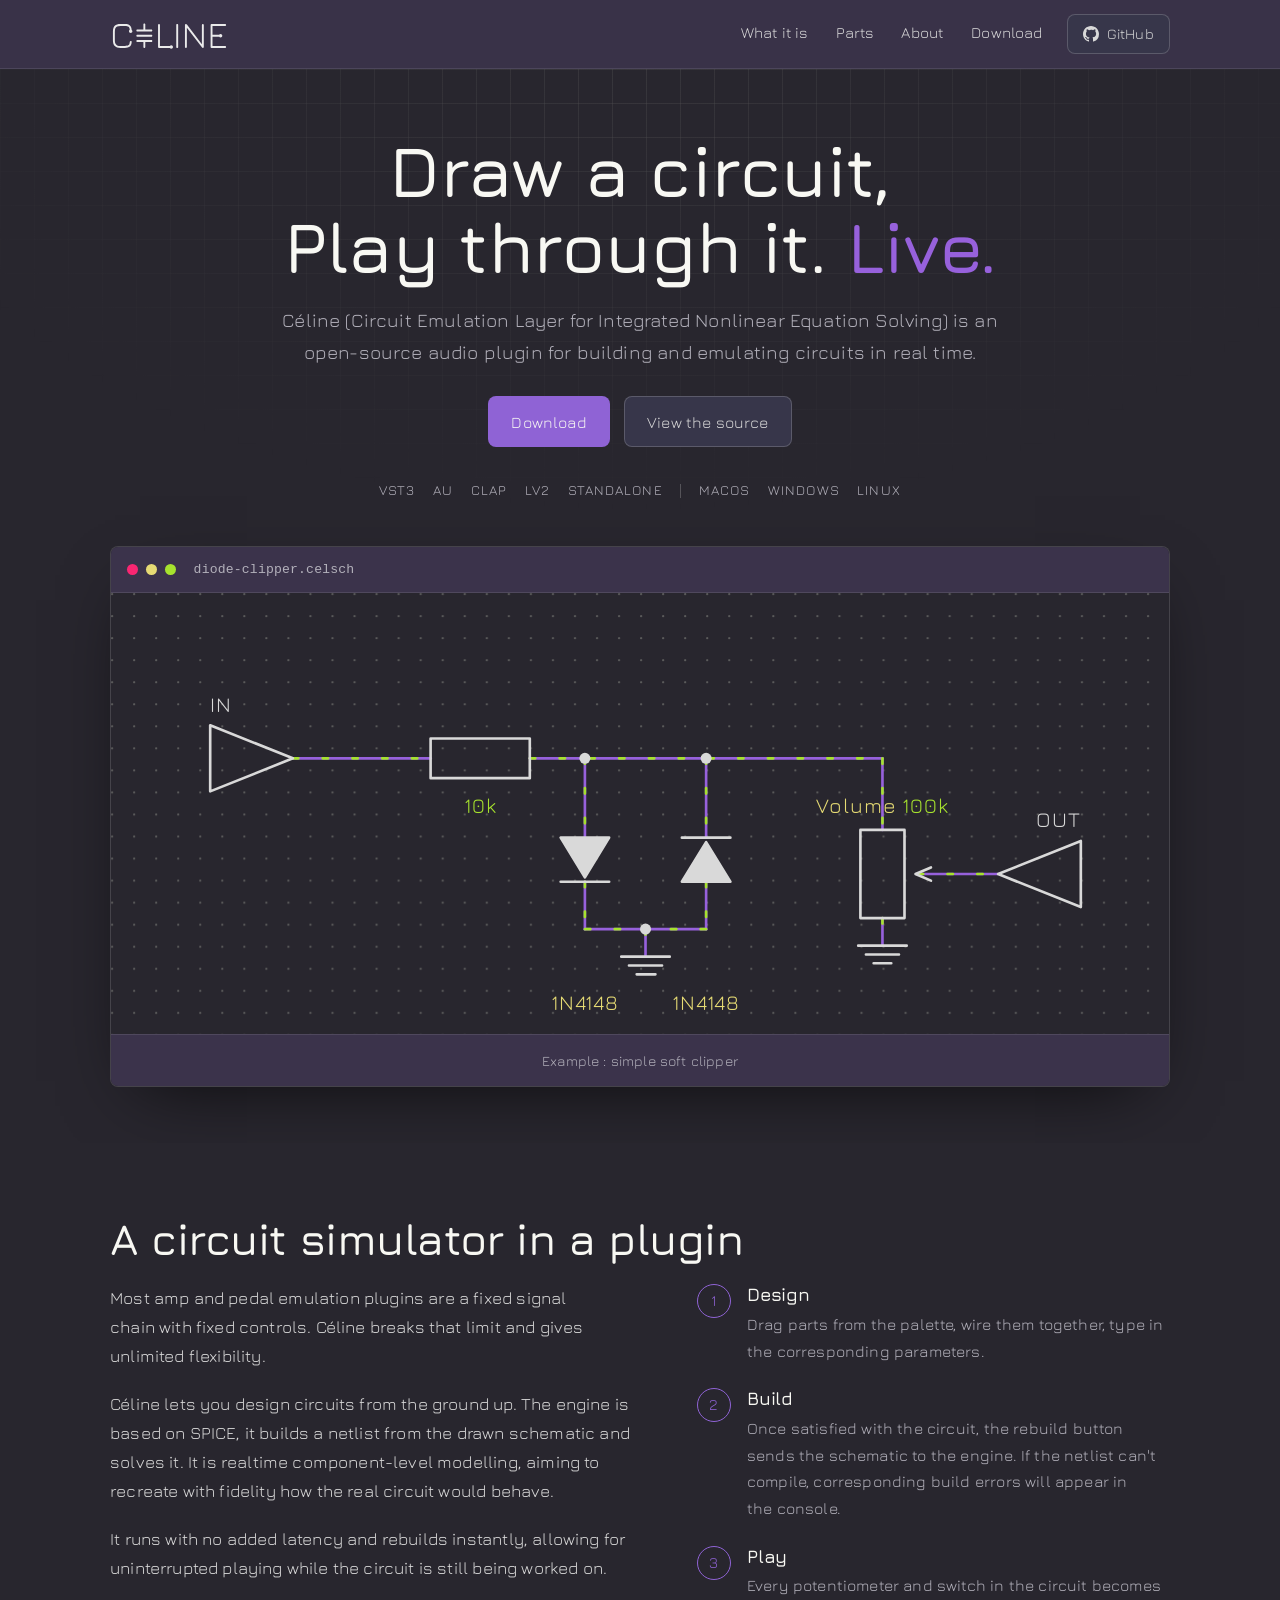
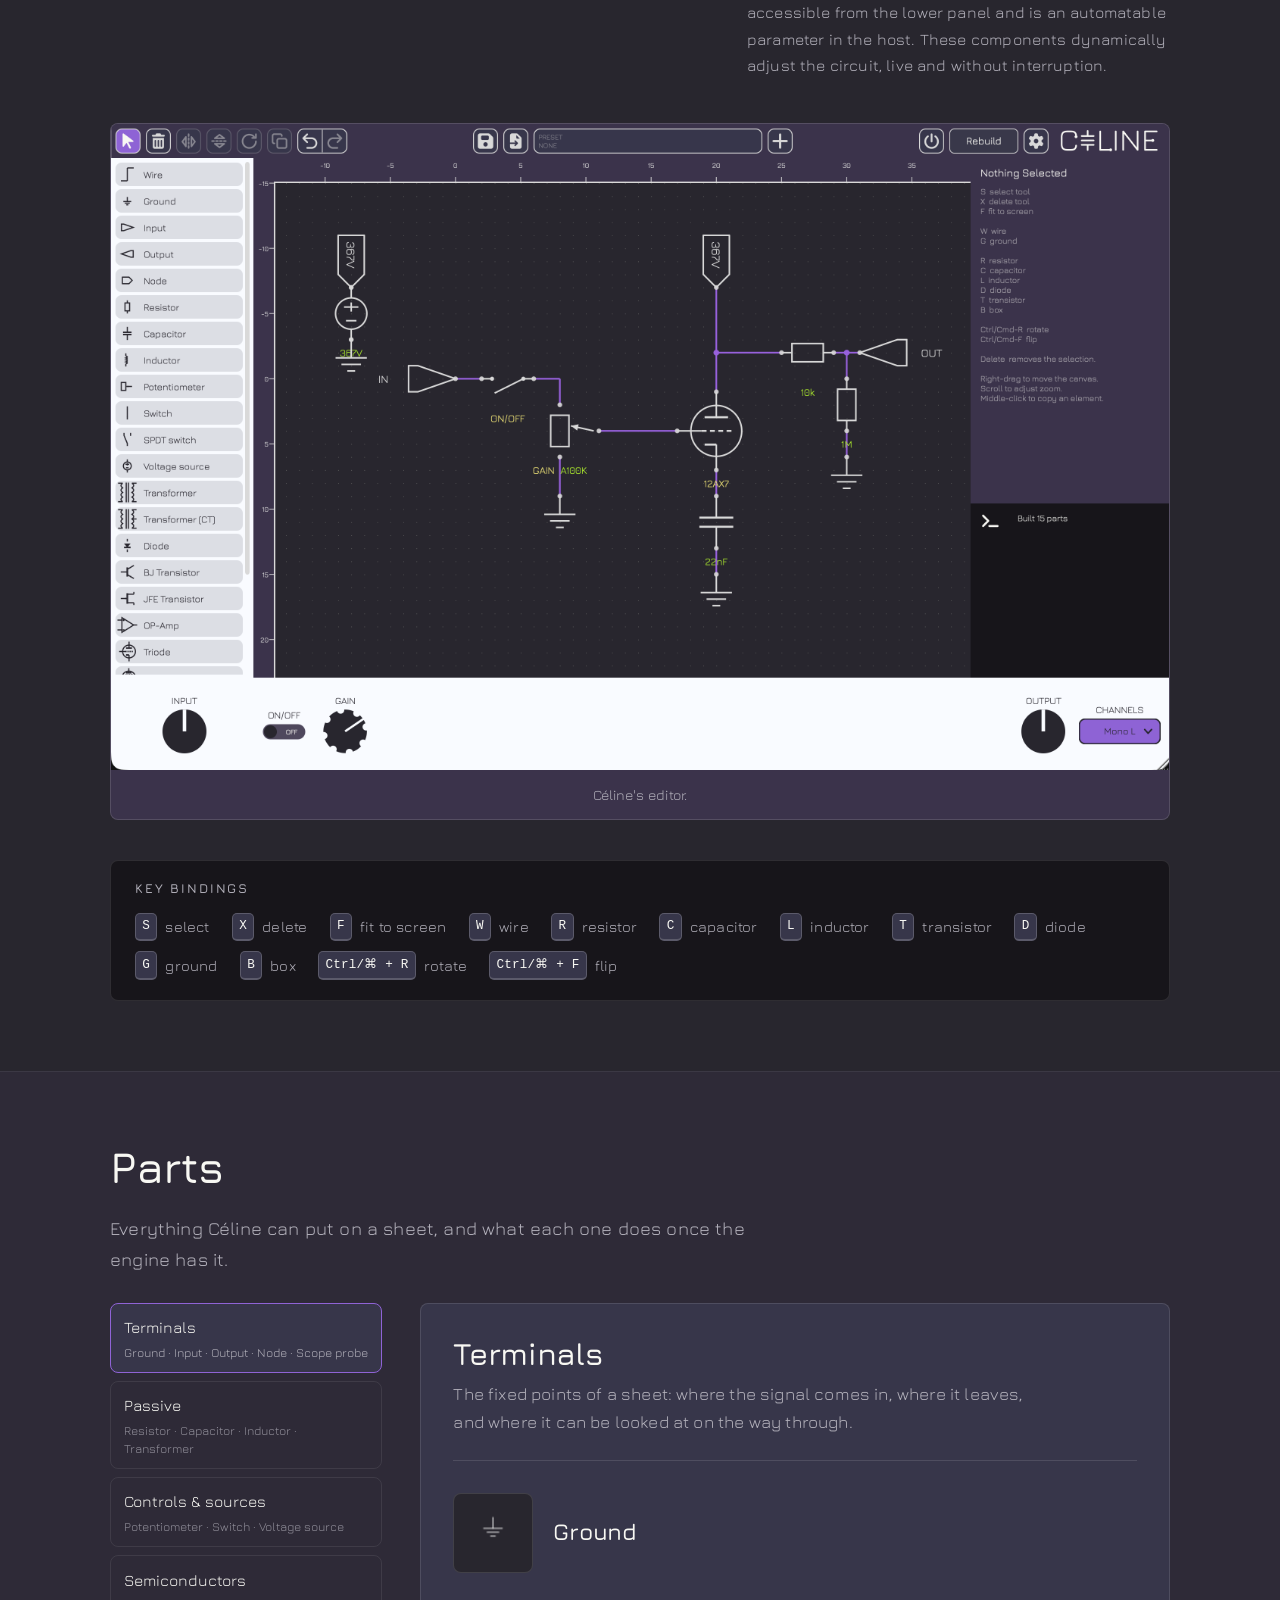
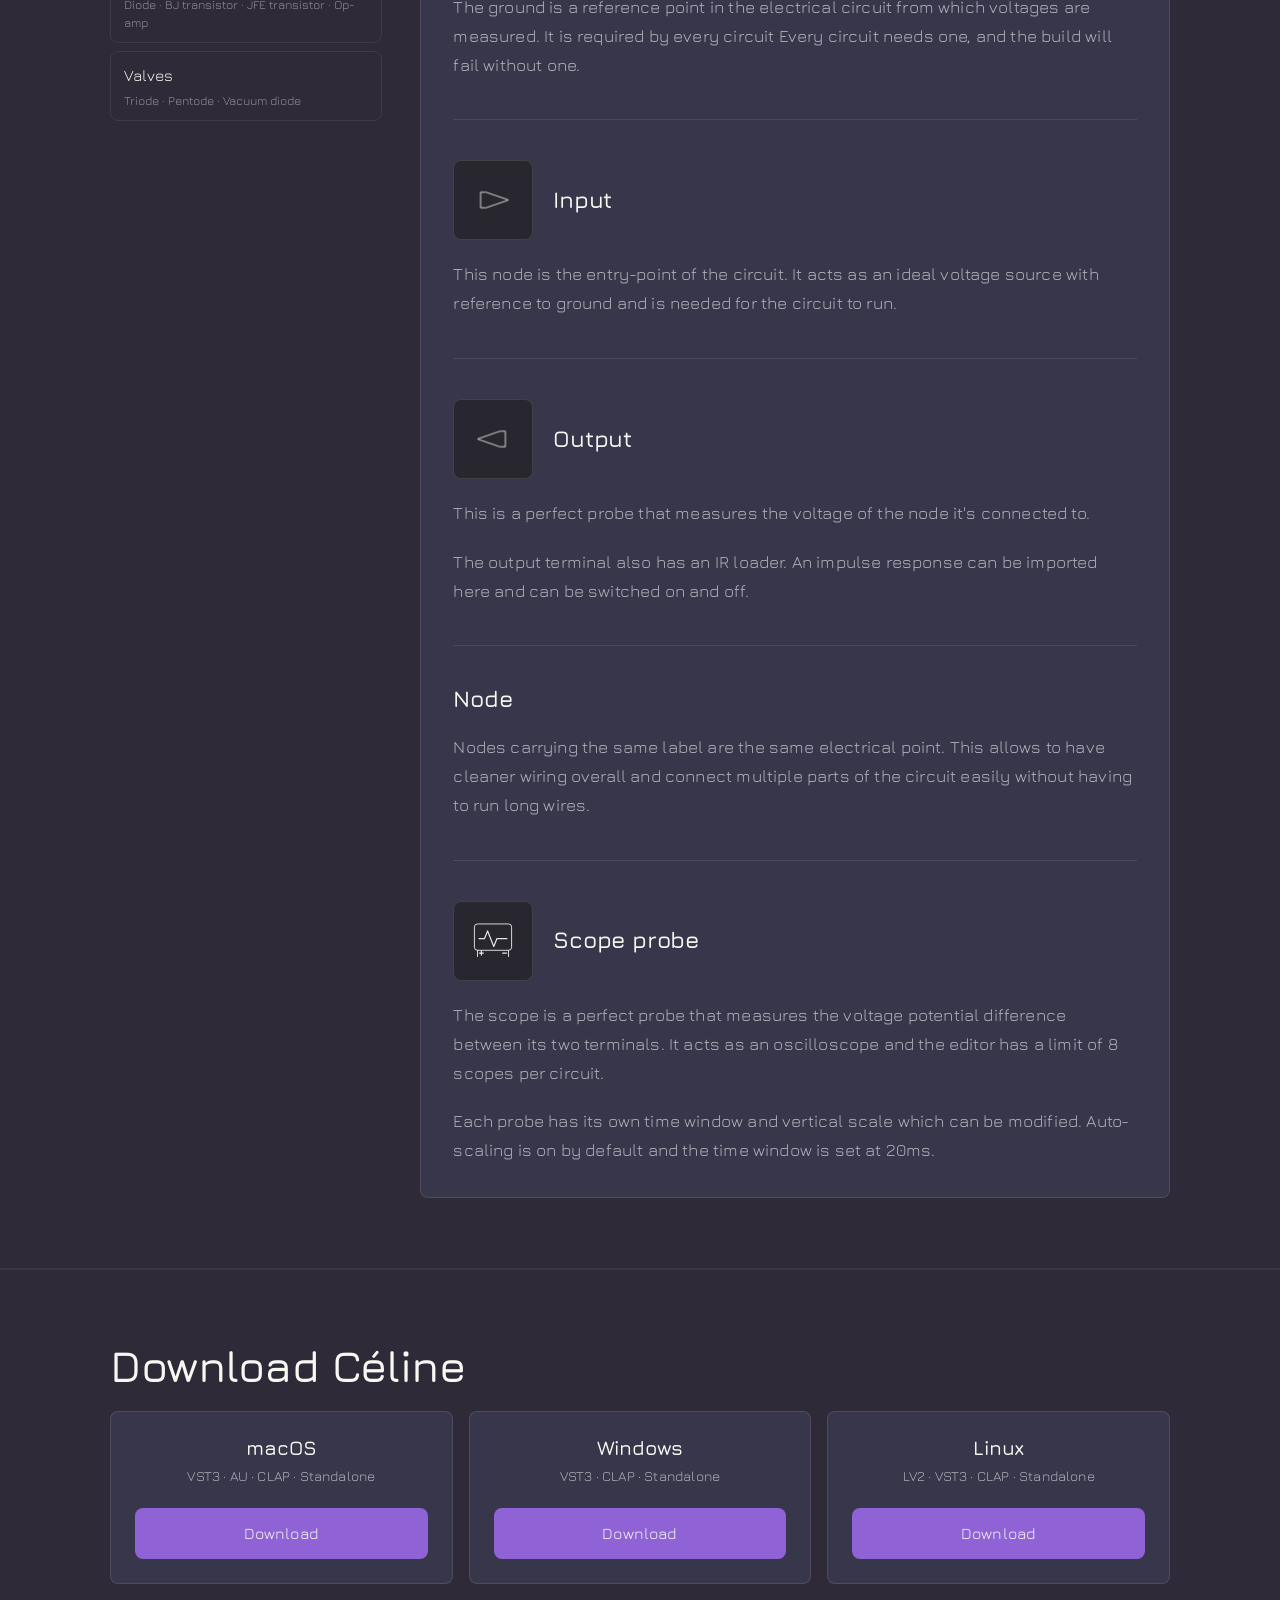
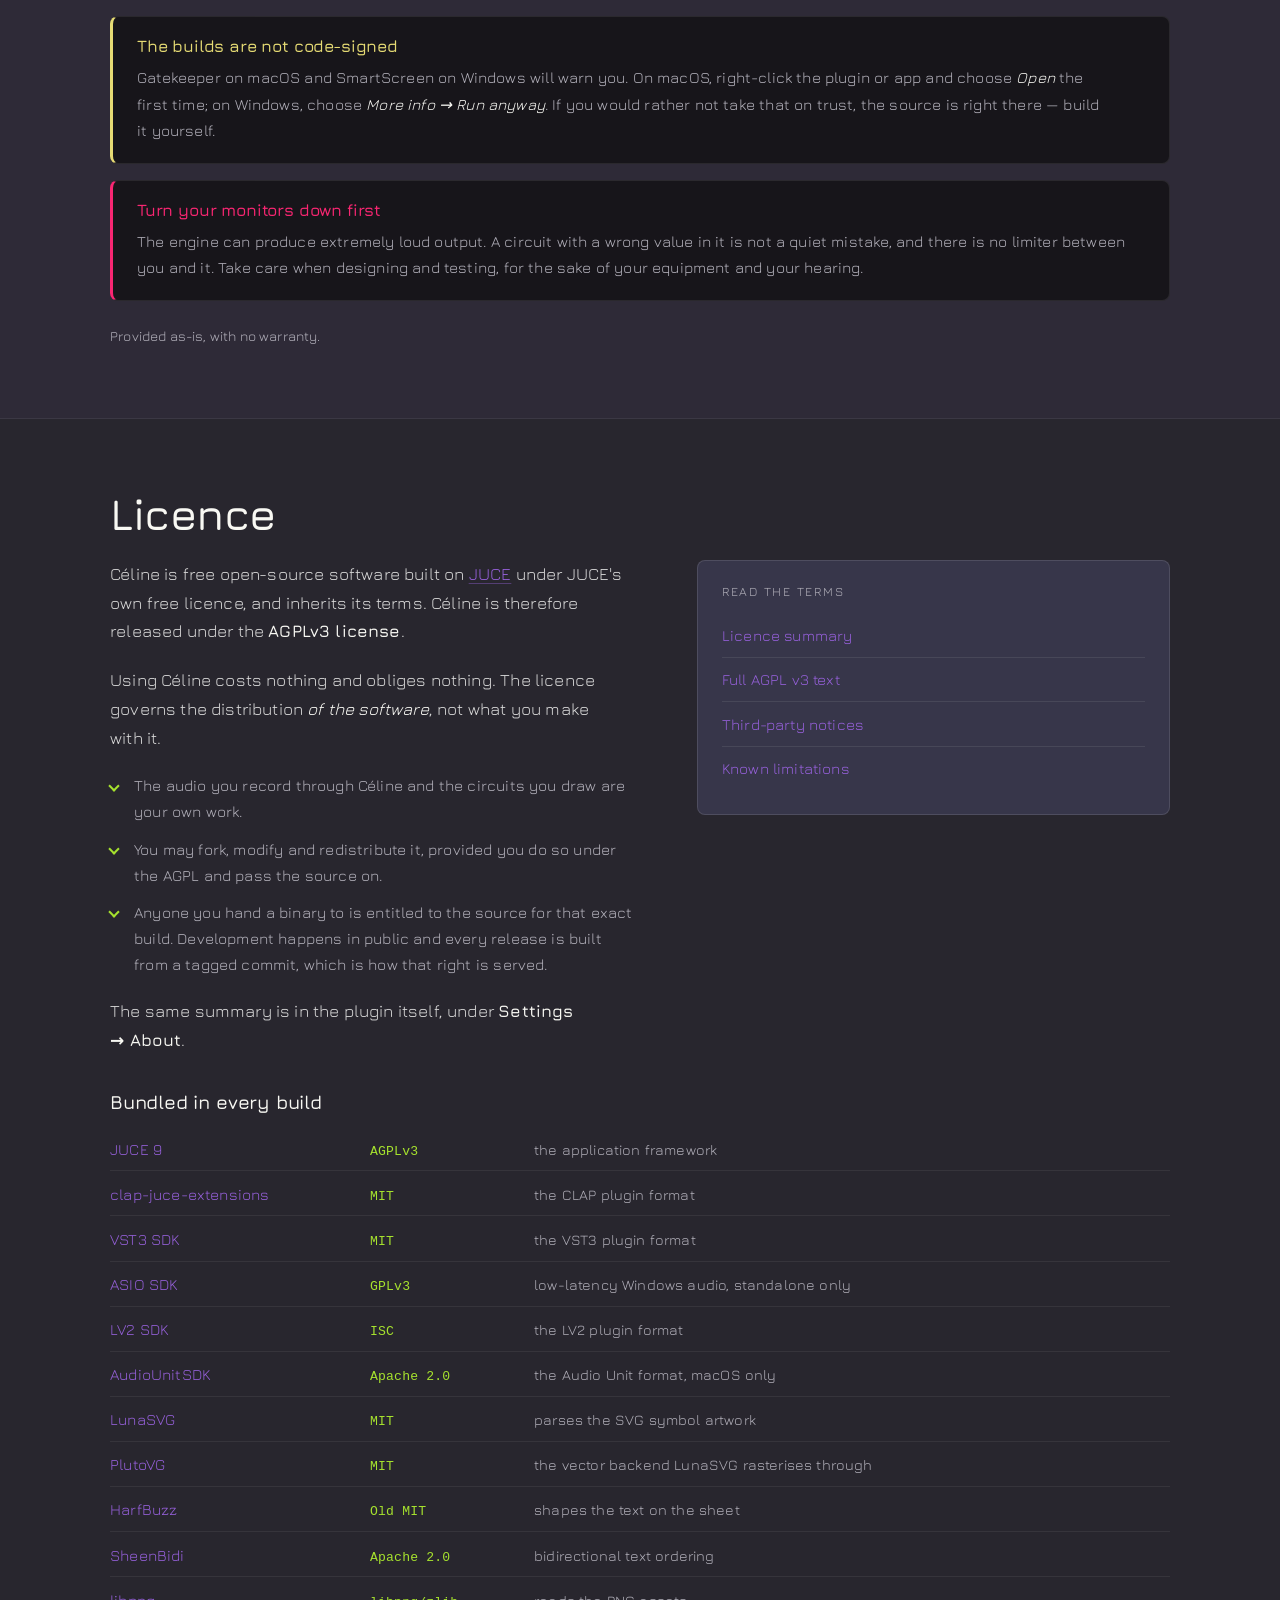
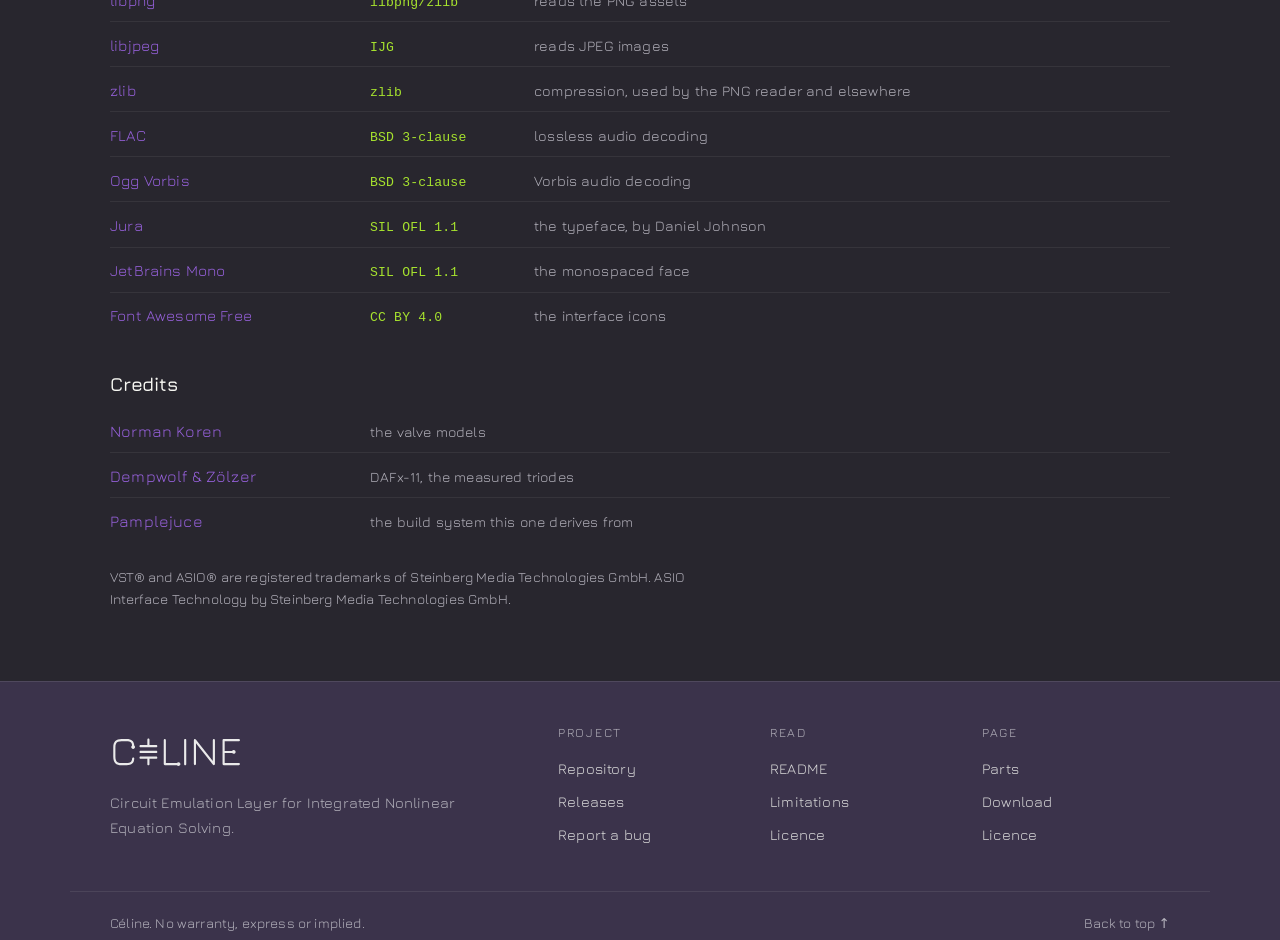
==== index.html @ 863a1324 "Initial commit" ====
<!DOCTYPE html>
<html lang="en">
<head>
<meta charset="utf-8">
<meta name="viewport" content="width=device-width, initial-scale=1">

<title>Céline — realtime circuit design for audio</title>
<meta name="description" content="Céline is an open source circuit sandbox for realtime audio. Draw a schematic, press Rebuild, play through it. VST3, AU, CLAP, LV2 and standalone.">
<meta name="theme-color" content="#28262e">

<meta property="og:type" content="website">
<meta property="og:title" content="Céline — design circuits, play through them live">
<meta property="og:description" content="Draw a circuit, play through it. Live. An open source circuit simulator built for realtime audio.">
<meta property="og:image" content="assets/interface.png">
<meta name="twitter:card" content="summary_large_image">

<link rel="icon" href="assets/icon.png" type="image/png">
<link rel="stylesheet" href="styles.css">

<!-- Set before the first paint, so the parts browser opens on one family
     rather than flashing all five. Everything it enables is scoped to
     `html.js` in the stylesheet: no script, no hiding, and the whole of the
     parts section is readable as a stacked list. -->
<script>document.documentElement.classList.add("js");</script>
</head>

<body>

<a class="skip" href="#main">Skip to content</a>

<!-- The target for "back to top" and for the logo -->
<span id="top"></span>


<!-- ═══════════════════════════════════════════════════════════ header ══ -->

<header class="site-header">
  <div class="wrap header-inner">

    <a class="brand" href="#top" aria-label="Céline, home">
      <img src="assets/logo.svg" alt="Céline" class="brand-mark">
    </a>

    <nav class="nav" aria-label="Main">
      <a href="#what">What it is</a>
      <a href="#parts">Parts</a>
      <a href="#about">About</a>
      <a href="#download">Download</a>
    </nav>

    <a class="btn btn-ghost btn-sm gh" href="https://github.com/Celine-audio/Celine">
      <svg viewBox="0 0 16 16" aria-hidden="true" width="16" height="16"><path fill="currentColor" d="M8 0C3.58 0 0 3.58 0 8c0 3.54 2.29 6.53 5.47 7.59.4.07.55-.17.55-.38 0-.19-.01-.82-.01-1.49-2.01.37-2.53-.49-2.69-.94-.09-.23-.48-.94-.82-1.13-.28-.15-.68-.52-.01-.53.63-.01 1.08.58 1.23.82.72 1.21 1.87.87 2.33.66.07-.52.28-.87.51-1.07-1.78-.2-3.64-.89-3.64-3.95 0-.87.31-1.59.82-2.15-.08-.2-.36-1.02.08-2.12 0 0 .67-.21 2.2.82a7.4 7.4 0 0 1 2-.27c.68 0 1.36.09 2 .27 1.53-1.04 2.2-.82 2.2-.82.44 1.1.16 1.92.08 2.12.51.56.82 1.27.82 2.15 0 3.07-1.87 3.75-3.65 3.95.29.25.54.73.54 1.48 0 1.07-.01 1.93-.01 2.2 0 .21.15.46.55.38A8.01 8.01 0 0 0 16 8c0-4.42-3.58-8-8-8Z"/></svg>
      <span>GitHub</span>
    </a>

    <button class="menu-btn" id="menuBtn" aria-expanded="false" aria-controls="nav-mobile" aria-label="Menu">
      <span></span><span></span><span></span>
    </button>

  </div>

  <nav class="nav-mobile" id="nav-mobile" aria-label="Main, mobile">
    <a href="#what">What it is</a>
    <a href="#parts">Parts</a>
    <a href="#about">About</a>
    <a href="#download">Download</a>
    <a href="#licence">Licence</a>
    <a href="https://github.com/Celine-audio/Celine">GitHub ↗</a>
  </nav>
</header>


<main id="main">

<!-- ═════════════════════════════════════════════════════════════ hero ══ -->

<section class="hero">
  <div class="grid-bg" aria-hidden="true"></div>

  <div class="wrap hero-inner">
    <h1 class="hero-title">
      Draw a circuit,<br>
      Play through it. <em>Live.</em>
    </h1>

    <p class="hero-sub">
      Céline (Circuit Emulation Layer for Integrated Nonlinear Equation Solving)
      is an open-source audio plugin for building and emulating circuits in real time.
    </p>

    <div class="cta-row">
      <a class="btn btn-primary" href="#download">Download</a>
      <a class="btn btn-ghost" href="https://github.com/Celine-audio/Celine">View the source</a>
    </div>

    <ul class="format-strip" aria-label="Available formats">
      <li>VST3</li><li>AU</li><li>CLAP</li><li>LV2</li><li>Standalone</li>
      <li class="sep" aria-hidden="true"></li>
      <li>macOS</li><li>Windows</li><li>Linux</li>
    </ul>
  </div>

  <!-- The sheet, drawn the way the plugin draws it. -->
  <div class="wrap">
    <figure class="sheet" aria-labelledby="sheet-cap">

      <div class="sheet-chrome" aria-hidden="true">
        <span class="tl-dot r"></span><span class="tl-dot y"></span><span class="tl-dot g"></span>
        <span class="sheet-title">diode-clipper.celsch</span>
      </div>

      <svg class="schematic" viewBox="0 0 960 400" role="img" aria-label="A diode clipper schematic: the input feeds a 10k resistor, two anti-parallel 1N4148 diodes clip the signal to ground, and a 100k potentiometer named Volume sets the output level.">
        <defs>
          <pattern id="dots" width="20" height="20" patternUnits="userSpaceOnUse">
            <circle cx="1" cy="1" r="1" fill="var(--grid)"/>
          </pattern>
        </defs>
        <rect width="960" height="400" fill="url(#dots)"/>

        <!-- The wiring, solid, the way a schematic should read. -->
        <g class="wires">
          <path d="M165 150 H290"/>
          <path d="M380 150 H700"/>
          <path d="M430 150 V222"/>
          <path d="M430 262 V305"/>
          <path d="M540 150 V222"/>
          <path d="M540 262 V305"/>
          <path d="M430 305 H540"/>
          <path d="M485 305 V330"/>
          <path d="M700 150 V215"/>
          <path d="M700 295 V320"/>
          <path d="M805 255 H732"/>
        </g>

        <!-- The same run again, dashed and moving: the signal, not the wire.

             Every path here is written in the direction the signal travels,
             because that is the direction the dashes march in. The last one
             is therefore *not* the copy of its neighbour in `.wires` that it
             looks like — that one is drawn 805→732, right to left, and a
             wire the signal appears to run backwards along is worse than one
             it does not run along at all. -->
          <g class="wire-flow" aria-hidden="true">
               <path d="M165 150 H290"></path>
               <path d="M380 150 H700"></path>
               <path d="M430 150 V222"></path>
               <path d="M430 262 V305"></path>
               <path d="M540 150 V222"></path>
               <path d="M540 262 V305"></path>
               <path d="M430 305 H485"></path>
               <path d="M540 305 H485"></path>
               <path d="M485 305 V330"></path>
               <path d="M700 150 V215"></path>
               <path d="M700 295 V320"></path>
               <path d="M732 255 H805"></path>
          </g>

        <g class="parts">
          <!-- input terminal -->
          <path d="M90 120 L90 180 L165 150 Z"/>
          <!-- series resistor -->
          <rect x="290" y="132" width="90" height="36"/>
          <!-- clipping pair, anti-parallel -->
          <path d="M408 222 H452 L430 258 Z" class="fill"/>
          <path d="M408 262 H452"/>
          <path d="M518 222 H562"/>
          <path d="M518 262 H562 L540 226 Z" class="fill"/>
          <!-- volume potentiometer, wiper arrow feeding the output -->
          <rect x="680" y="215" width="40" height="80"/>
          <path d="M744 249 L730 255 L744 261"/>
          <!-- output terminal -->
          <path d="M880 225 L880 285 L805 255 Z"/>
          <!-- grounds -->
          <path d="M463 330 H507 M470 338 H500 M477 346 H494"/>
          <path d="M678 320 H722 M685 328 H715 M692 336 H708"/>
        </g>

        <g class="junctions">
          <circle cx="430" cy="150" r="5"/>
          <circle cx="540" cy="150" r="5"/>
          <circle cx="485" cy="305" r="5"/>
        </g>

        <g class="captions">
          <text x="90" y="108" class="c-dim">IN</text>
          <text x="880" y="212" class="c-dim" text-anchor="end">OUT</text>
          <text x="335" y="200" class="c-val" text-anchor="middle">10k</text>
          <text x="430" y="378" class="c-name" text-anchor="middle">1N4148</text>
          <text x="540" y="378" class="c-name" text-anchor="middle">1N4148</text>
          <text x="700" y="200" text-anchor="middle"><tspan class="c-name">Volume</tspan> <tspan class="c-val">100k</tspan></text>
        </g>
      </svg>

      <figcaption id="sheet-cap" class="sheet-cap">
        Example : simple soft clipper
      </figcaption>
    </figure>
  </div>
</section>


<!-- ═════════════════════════════════════════════════════════════ what ══ -->

<section id="what" class="section">
  <div class="wrap">

    <h2 class="section-title">A circuit simulator in a plugin</h2>

    <div class="two-col">
      <div class="prose">
        <p>
          Most amp and pedal emulation plugins are a fixed signal chain with fixed controls.
          Céline breaks that limit and gives unlimited flexibility.
        </p>
        <p>
          Céline lets you design circuits from the ground up.
          The engine is based on SPICE, it builds a netlist from the drawn schematic and solves it.
          It is realtime component-level modelling, aiming to recreate with fidelity how the
          real circuit would behave.
        </p>
        <p>
          It runs with no added latency and rebuilds instantly, allowing for uninterrupted
          playing while the circuit is still being worked on.
        </p>
      </div>

      <ol class="steps">
        <li>
          <span class="step-n">1</span>
          <h3>Design</h3>
          <p>Drag parts from the palette, wire them together, type in the corresponding parameters.</p>
        </li>
        <li>
          <span class="step-n">2</span>
          <h3>Build</h3>
          <p>Once satisfied with the circuit, the rebuild button sends the schematic to the engine. If the netlist can't compile, corresponding build errors will appear in the console.</p>
        </li>
        <li>
          <span class="step-n">3</span>
          <h3>Play</h3>
          <p>Every potentiometer and switch in the circuit becomes accessible from the lower panel and is an automatable parameter in the host. These components dynamically adjust the circuit, live and without interruption.</p>
        </li>
      </ol>
    </div>

    <figure class="shot">
      <img src="assets/interface.png"
           alt="The Céline plugin window: parts palette on the left, a triode stage drawn on the schematic sheet, inspector and console on the right, and the control strip along the bottom."
           loading="lazy" decoding="async">
      <figcaption>Céline's editor.</figcaption>
    </figure>

    <div class="keys">
      <h3 class="keys-title">Key bindings</h3>
      <ul class="keylist">
        <li><kbd>S</kbd> select</li>
        <li><kbd>X</kbd> delete</li>
        <li><kbd>F</kbd> fit to screen</li>
        <li><kbd>W</kbd> wire</li>
        <li><kbd>R</kbd> resistor</li>
        <li><kbd>C</kbd> capacitor</li>
        <li><kbd>L</kbd> inductor</li>
        <li><kbd>T</kbd> transistor</li>
        <li><kbd>D</kbd> diode</li>
        <li><kbd>G</kbd> ground</li>
        <li><kbd>B</kbd> box</li>
        <li><kbd>Ctrl/⌘ + R</kbd> rotate</li>
        <li><kbd>Ctrl/⌘ + F</kbd> flip</li>
      </ul>
    </div>

  </div>
</section>


<!-- ════════════════════════════════════════════════════════════ parts ══ -->

<section id="parts" class="section alt">
  <div class="wrap">

    <h2 class="section-title">Parts</h2>
    <p class="lede">
      Everything Céline can put on a sheet, and what each one does once the engine has it.
    </p>

    <!--  Grouped by family rather than one part per tab: a family reads as a
          single page you scroll, which is both more to read at once and closer
          to how the palette is organised in the plugin. -->
    <div class="browser" id="browser">

      <!-- ─────────────────────────────────────────── the picker ── -->
      <div class="browser-nav">
        <div role="tablist" aria-label="Part families" aria-orientation="vertical">

          <button class="nav-item" role="tab" id="tab-terminals" aria-controls="panel-terminals" aria-selected="true">
            <span class="nav-name">Terminals</span>
            <span class="nav-parts">Ground · Input · Output · Node · Scope probe</span>
          </button>

          <button class="nav-item" role="tab" id="tab-passive" aria-controls="panel-passive" aria-selected="false" tabindex="-1">
            <span class="nav-name">Passive</span>
            <span class="nav-parts">Resistor · Capacitor · Inductor · Transformer</span>
          </button>

          <button class="nav-item" role="tab" id="tab-controls" aria-controls="panel-controls" aria-selected="false" tabindex="-1">
            <span class="nav-name">Controls &amp; sources</span>
            <span class="nav-parts">Potentiometer · Switch · Voltage source</span>
          </button>

          <button class="nav-item" role="tab" id="tab-semis" aria-controls="panel-semis" aria-selected="false" tabindex="-1">
            <span class="nav-name">Semiconductors</span>
            <span class="nav-parts">Diode · BJ transistor · JFE transistor · Op-amp</span>
          </button>

          <button class="nav-item" role="tab" id="tab-valves" aria-controls="panel-valves" aria-selected="false" tabindex="-1">
            <span class="nav-name">Valves</span>
            <span class="nav-parts">Triode · Pentode · Vacuum diode</span>
          </button>

        </div>
      </div>

      <!-- ────────────────────────────────────────── the reading ── -->
      <div class="browser-read">

        <!-- ══ terminals ══════════════════════════════════════════ -->
        <section class="part-group is-open" role="tabpanel" id="panel-terminals" aria-labelledby="tab-terminals" tabindex="0">
          <header class="group-head">
            <h3>Terminals</h3>
            <p>
              The fixed points of a sheet: where the signal comes in, where it leaves,
              and where it can be looked at on the way through.
            </p>
          </header>

          <!-- ── ground ── -->
          <article class="part" id="part-ground">
            <header class="part-head">
              <p class="glyphs">
                <span class="glyph"><img src="assets/components/ground.svg" alt="Ground symbol" loading="lazy"></span>
              </p>
              <h4>Ground</h4>
            </header>
            <div class="part-body prose">
              <p>
                The ground is a reference point in the electrical circuit from which voltages are measured. It is required by every circuit

                Every circuit needs one, and the build will fail without one.
              </p>
            </div>
          </article>

          <!-- ── input ── -->
          <article class="part" id="part-input">
            <header class="part-head">
              <p class="glyphs">
                <span class="glyph"><img src="assets/components/input.svg" alt="Input terminal symbol" loading="lazy"></span>
              </p>
              <h4>Input</h4>
            </header>
            <div class="part-body prose">
              <p>
                This node is the entry-point of the circuit. It acts as an ideal voltage source with reference to ground and is needed for the circuit to run.
              </p>
            </div>
          </article>

          <!-- ── output ── -->
          <article class="part" id="part-output">
            <header class="part-head">
              <p class="glyphs">
                <span class="glyph"><img src="assets/components/output.svg" alt="Output terminal symbol" loading="lazy"></span>
              </p>
              <h4>Output</h4>
            </header>
            <div class="part-body prose">
              <p>
                This is a perfect probe that measures the voltage of the node it's connected to.
              </p>
              <p>
                The output terminal also has an IR loader. An impulse response can be imported here and can be switched on and off.
              </p>
            </div>
          </article>

          <!-- ── node ── -->
          <article class="part" id="part-node">
            <header class="part-head">
              <h4>Node</h4>
            </header>
            <div class="part-body prose">
              <p>
                Nodes carrying the same label are the same electrical point. This allows to have cleaner wiring overall and connect multiple parts of the circuit easily without having to run long wires.
              </p>
            </div>
          </article>

          <!-- ── scope ── -->
          <article class="part" id="part-scope">
            <header class="part-head">
              <p class="glyphs">
                <span class="glyph"><img src="assets/components/scope.svg" alt="Oscilloscope probe symbol" loading="lazy"></span>
              </p>
              <h4>Scope probe</h4>
            </header>
            <div class="part-body prose">
              <p>
                The scope is a perfect probe that measures the voltage potential difference between its two terminals. It acts as an oscilloscope and the editor has a limit of 8 scopes per circuit.
              </p>
              <p>
                Each probe has its own time window and vertical scale which can be modified. Auto-scaling is on by default and the time window is set at 20ms.
              </p>
            </div>
          </article>
        </section>

        <!-- ══ passive ════════════════════════════════════════════ -->
        <section class="part-group" role="tabpanel" id="panel-passive" aria-labelledby="tab-passive" tabindex="0">
          <header class="group-head">
            <h3>Passive</h3>
            <p>
              Resistance, capacitance, inductance and coupling — the linear backbone
              every stage is built around.
            </p>
          </header>

          <!-- ── resistor ── -->
          <article class="part" id="part-resistor">
            <header class="part-head">
              <p class="glyphs">
                <span class="glyph"><img src="assets/components/resistor.svg" alt="Resistor symbol" loading="lazy"></span>
              </p>
              <h4>Resistor</h4>
            </header>
            <div class="part-body prose">
              <p>
                Ideal classic resistor element that is used in every circuit. Fully linear.
              </p>
            </div>
          </article>

          <!-- ── capacitor ── -->
          <article class="part" id="part-capacitor">
            <header class="part-head">
              <p class="glyphs">
                <span class="glyph"><img src="assets/components/capacitor.svg" alt="Capacitor symbol" loading="lazy"><b>Standard</b></span>
                <span class="glyph"><img src="assets/components/capacitor-polarised.svg" alt="Polarised capacitor symbol" loading="lazy"><b>Polarised</b></span>
              </p>
              <h4>Capacitor</h4>
            </header>
            <div class="part-body prose">
              <p>
                Ideal capacitor, the circuit emulates them by integrating with the trapezoidal rule at the sample period.
              </p>
              <p>
                A reverse-biased electrolytic is <em>reported, not simulated</em>: the builder
                flags it as an error in the console rather than quietly modelling a part that
                would be failing on the bench.
              </p>
            </div>
          </article>

          <!-- ── inductor ── -->
          <article class="part" id="part-inductor">
            <header class="part-head">
              <p class="glyphs">
                <span class="glyph"><img src="assets/components/inductor.svg" alt="Inductor symbol" loading="lazy"></span>
              </p>
              <h4>Inductor</h4>
            </header>
            <div class="part-body prose">
              <p>
                Ideal capacitor, the circuit emulates them by integrating with the trapezoidal rule at the sample period.
              </p>
            </div>
          </article>

          <!-- ── transformer ── -->
          <article class="part" id="part-transformer">
            <header class="part-head">
              <p class="glyphs">
                <span class="glyph"><img src="assets/components/transformer.svg" alt="Transformer symbol" loading="lazy"><b>Standard</b></span>
                <span class="glyph"><img src="assets/components/transformer-ct.svg" alt="Centre-tapped transformer symbol" loading="lazy"><b>Centre-tapped</b></span>
              </p>
              <h4>Transformer</h4>
            </header>
            <div class="part-body prose">
              <p>
                The <strong>Ideal</strong> transformer models the turns ratio and nothing else: no bandwidth limit, no losses, and it passes DC.
              </p>
              <p>
                The <strong>Real</strong> transformer has magnetising inductance, leakage and
                winding resistance, all four numbers derived from the turns ratio against an
                assumed 8 Ω secondary. These simulations are tailored after guitar-specific transformers
                and emulate the overall functionality without being overly faithful to a particular model.
              </p>
              <p>
                Neither model emulates core saturation and stays perfectly linear (this is a current weakness of the modelling).
              </p>
              <p>
                There is also a centre-tapped version, useful for push-pull output stages.
              </p>
            </div>
          </article>
        </section>

        <!-- ══ controls & sources ═════════════════════════════════ -->
        <section class="part-group" role="tabpanel" id="panel-controls" aria-labelledby="tab-controls" tabindex="0">
          <header class="group-head">
            <h3>Controls &amp; sources</h3>
            <p>
              The parts you can move while the circuit runs, and the supply that feeds it.
            </p>
          </header>

          <!-- ── potentiometer ── -->
          <article class="part" id="part-potentiometer">
            <header class="part-head">
              <p class="glyphs">
                <span class="glyph"><img src="assets/components/potentiometer.svg" alt="Potentiometer symbol" loading="lazy"></span>
              </p>
              <h4>Potentiometer</h4>
            </header>
            <div class="part-body prose">
              <p>
                A perfect potentiometer. It has three tapers : linear, logarithmic and reverse logarithmic. Every pot you draw
                becomes a control in the strip and a parameter the host can automate.
              </p>
              <p>
                They can be tweaked live, just like a real amplifier, with the knobs contained in the lower strip at the bottom of the plugin.
              </p>
              <p>
                <strong>Two potentiometers with the same label will become ganged.</strong> Each potentiometers keeps its own resistance and its own taper, only the shaft is shared.
                The wiper is drawn on the sheet live, making it easy to see the impact it has on the circuit.
              </p>
              <p>
                It is perfectly modelled : no wiper resistance and no taper tolerance.
              </p>
            </div>
          </article>

          <!-- ── switch ── -->
          <article class="part" id="part-switch">
            <header class="part-head">
              <p class="glyphs">
                <span class="glyph"><img src="assets/components/switch-open.svg" alt="Switch symbol" loading="lazy"></span>
              </p>
              <h4>Switch</h4>
            </header>
            <div class="part-body prose">
              <p>
                Switches function in the same fashion as the potentiometers. It is implemented as a resistor that changes value (it is not a true break in the circuit). It has the same naming convention : two switches with the same name will be shared and ganged together.
              </p>
            </div>
          </article>

          <!-- ── voltage source ── -->
          <article class="part" id="part-source">
            <header class="part-head">
              <p class="glyphs">
                <span class="glyph"><img src="assets/components/voltage-source.svg" alt="Voltage source symbol" loading="lazy"></span>
              </p>
              <h4>Voltage source</h4>
            </header>
            <div class="part-body prose">
              <p>
                The voltage source is ideal, it fixes a voltage and lets the circuit decide over the current.
                Supply sag is modelled.
              </p>
            </div>
          </article>
        </section>

        <!-- ══ semiconductors ═════════════════════════════════════ -->
        <section class="part-group" role="tabpanel" id="panel-semis" aria-labelledby="tab-semis" tabindex="0">
          <header class="group-head">
            <h3>Semiconductors</h3>
            <p>
              Solid-state devices, from a single junction up to an op-amp assembled
              out of smaller parts.
            </p>
          </header>

          <!-- ── diode ── -->
          <article class="part" id="part-diode">
            <header class="part-head">
              <p class="glyphs">
                <span class="glyph"><img src="assets/components/diode.svg" alt="Diode symbol" loading="lazy"><b>Signal</b></span>
                <span class="glyph"><img src="assets/components/diode-zener.svg" alt="Zener diode symbol" loading="lazy"><b>Zener</b></span>
                <span class="glyph"><img src="assets/components/diode-schottky.svg" alt="Schottky diode symbol" loading="lazy"><b>Schottky</b></span>
                <span class="glyph"><img src="assets/components/diode-led.svg" alt="LED symbol" loading="lazy"><b>LED</b></span>
              </p>
              <h4>Diode</h4>
            </header>
            <div class="part-body prose">
              <p>
                All of the modelled diodes share the same p-n junction maths. It is an exponential I-V curve with
                maths inspired bt SPICE.
              </p>
              <p>
                No junction capacitance and no reverse recovery. This is negligible at audio-rate clipping but slightly wrong in a power supply rectifier.
              </p>
            </div>
          </article>

          <!-- ── bjt ── -->
          <article class="part" id="part-bjt">
            <header class="part-head">
              <p class="glyphs">
                <span class="glyph"><img src="assets/components/transistor-npn.svg" alt="NPN transistor symbol" loading="lazy"><b>NPN</b></span>
                <span class="glyph"><img src="assets/components/transistor-pnp.svg" alt="PNP transistor symbol" loading="lazy"><b>PNP</b></span>
              </p>
              <h4>BJ transistor</h4>
            </header>
            <div class="part-body prose">
              <p>
                The Early effect and the junction capacitances are modelled for the parts where these values were available. These settings can be disabled in the settings (and they will slightly lower the CPU load).
              </p>
              <p>
                Transit time is not modelled : f<sub>T</sub> does not degrade with current.
              </p>
            </div>
          </article>

          <!-- ── jfet ── -->
          <article class="part" id="part-jfet">
            <header class="part-head">
              <p class="glyphs">
                <span class="glyph"><img src="assets/components/jfet-n.svg" alt="N-channel JFET symbol" loading="lazy"><b>N-channel</b></span>
                <span class="glyph"><img src="assets/components/jfet-p.svg" alt="P-channel JFET symbol" loading="lazy"><b>P-channel</b></span>
              </p>
              <h4>JFE transistor</h4>
            </header>
            <div class="part-body prose">
              <p>
                JFE transistors. The square law is a simple one. There are no capacitances, no Miller like the BJTs.
              </p>
            </div>
          </article>

          <!-- ── op-amp ── -->
          <article class="part" id="part-opamp">
            <header class="part-head">
              <p class="glyphs">
                <span class="glyph"><img src="assets/components/opamp.svg" alt="Op-amp symbol" loading="lazy"></span>
              </p>
              <h4>Op-amp</h4>
            </header>
            <div class="part-body prose">
              <p>
                Each Op-amp in the editor is assembled from a resistor, two controlled sources, a capacitor and two diodes. The gain stays linear
                and only the clamp reaches the nonlinear solve. This is a limitation that makes the op-amp affordable for realtime rendering.
              </p>
              <p>
                What is modelled : finite open-loop gain, one dominant pole, and the rails it
                clips against.

                What is not: slew limiting, input bias and offset current, CMRR, PSRR and the
                higher-order poles a real part has.
              </p>
            </div>
          </article>
        </section>

        <!-- ══ valves ═════════════════════════════════════════════ -->
        <section class="part-group" role="tabpanel" id="panel-valves" aria-labelledby="tab-valves" tabindex="0">
          <header class="group-head">
            <h3>Valves</h3>
            <p>
              Every valve in the editor is fitted to a manufacturer's datasheet, and
              reproduces the quoted operating point.
            </p>
          </header>

          <!-- ── triode ── -->
          <article class="part" id="part-triode">
            <header class="part-head">
              <p class="glyphs">
                <span class="glyph"><img src="assets/components/triode.svg" alt="Triode valve symbol" loading="lazy"></span>
              </p>
              <h4>Triode</h4>
            </header>
            <div class="part-body prose">
              <p>
                Every valve implemented to the editor is fitted to a manufacturer's datasheet. It reproduces plate
                current, transconductance and plate resistance at the quoted operating point in the datasheet.
              </p>
              <p>
                There are two modelling techniques used by the engine, Koren and D-Z.

                <strong>Koren</strong> is the classic formulation and fits published curves. It is the work of Norman Koren and the engine uses the equations he derived.

                <strong>Dempwolf–Zölzer</strong> is fitted to analysis and measurements of three
                individual 12AX7s from a published paper by Dempwolf and Zölzer.
              </p>
              <p>
                <strong>Interelectrode capacitance</strong> is an enhancement that tries to make valve emulation closer to reality. It is slightly expensive, can cause problems at time, and can be disabled if it causes problems or to save CPU.
              </p>
            </div>
          </article>

          <!-- ── pentode ── -->
          <article class="part" id="part-pentode">
            <header class="part-head">
              <p class="glyphs">
                <span class="glyph"><img src="assets/components/pentode.svg" alt="Pentode valve symbol" loading="lazy"></span>
              </p>
              <h4>Pentode</h4>
            </header>
            <div class="part-body prose">
              <p>
                The pentodes use Koren's equations. The suppressor grid is permanently connected to the cathode.
              </p>
              <p>
                There are two limitations to their emulation :

                <strong>Screen current does not depend on plate voltage</strong>:
                in a real valve, when the plate collapses into clipping the screen takes the
                current the plate stops taking, and here it carries on regardless.

                There are <strong>no secondary emission</strong>, the kink in the plate curves at low plate
                voltage where electrons flow backwards.
              </p>
            </div>
          </article>

          <!-- ── rectifier ── -->
          <article class="part" id="part-rectifier">
            <header class="part-head">
              <p class="glyphs">
                <span class="glyph"><img src="assets/components/vacuum-diode.svg" alt="Vacuum diode symbol" loading="lazy"></span>
              </p>
              <h4>Vacuum diode</h4>
            </header>
            <div class="part-body prose">
              <p>
                This model is pure 3/2-power space-charge flow, fitted to real datasheets.
              </p>
            </div>
          </article>
        </section>

      </div>
    </div>
  </div>
</section>


<!-- ═════════════════════════════════════════════════════════ download ══ -->

<section id="download" class="section alt">
  <div class="wrap">

    <h2 class="section-title">Download Céline</h2>

    <div class="dl-grid">
      <article class="dl">
        <h3>macOS</h3>
        <p class="dl-formats">VST3 · AU · CLAP · Standalone</p>
        <a class="btn btn-primary btn-block" href="https://github.com/Celine-audio/Celine/releases/latest">Download</a>
      </article>
      <article class="dl">
        <h3>Windows</h3>
        <p class="dl-formats">VST3 · CLAP · Standalone</p>
        <a class="btn btn-primary btn-block" href="https://github.com/Celine-audio/Celine/releases/latest">Download</a>
      </article>
      <article class="dl">
        <h3>Linux</h3>
        <p class="dl-formats">LV2 · VST3 · CLAP · Standalone</p>
        <a class="btn btn-primary btn-block" href="https://github.com/Celine-audio/Celine/releases/latest">Download</a>
      </article>
    </div>

    <div class="callout">
      <h3>The builds are not code-signed</h3>
      <p>
        Gatekeeper on macOS and SmartScreen on Windows will warn you. On macOS, right-click
        the plugin or app and choose <em>Open</em> the first time; on Windows, choose
        <em>More info → Run anyway</em>. If you would rather not take that on trust, the
        source is right there — build it yourself.
      </p>
    </div>

    <div class="callout danger">
      <h3>Turn your monitors down first</h3>
      <p>
        The engine can produce extremely loud output. A circuit with a wrong value in it is
        not a quiet mistake, and there is no limiter between you and it. Take care when
        designing and testing, for the sake of your equipment and your hearing.
      </p>
    </div>

    <p class="fine">
      Provided as-is, with no warranty.
    </p>

  </div>
</section>


<!-- ══════════════════════════════════════════════════════════ licence ══ -->

<section id="licence" class="section">
  <div class="wrap">

    <h2 class="section-title">Licence</h2>

    <div class="two-col">
      <div class="prose">
        <p>
          Céline is free open-source software built on <a href="https://juce.com">JUCE</a> under
          JUCE's own free licence, and inherits its terms. Céline is therefore released under the
          <strong>AGPLv3 license</strong>.
        </p>
        <p>
          Using Céline costs nothing and obliges nothing. The licence governs the distribution
          <em>of the software</em>, not what you make with it.
        </p>
        <ul class="ticks">
          <li>The audio you record through Céline and the circuits you draw are your own work.</li>
          <li>You may fork, modify and redistribute it, provided you do so under the AGPL and pass the source on.</li>
          <li>Anyone you hand a binary to is entitled to the source for that exact build. Development happens in public and every release is built from a tagged commit, which is how that right is served.</li>
        </ul>
        <p>
          The same summary is in the plugin itself, under <strong>Settings → About</strong>.
        </p>
      </div>

      <aside class="licence-links">
        <h3>Read the terms</h3>
        <a href="https://github.com/Celine-audio/Celine/blob/main/LICENSE">Licence summary</a>
        <a href="https://github.com/Celine-audio/Celine/blob/main/COPYING">Full AGPL v3 text</a>
        <a href="https://github.com/Celine-audio/Celine/blob/main/THIRD-PARTY-NOTICES">Third-party notices</a>
        <a href="https://github.com/Celine-audio/Celine/blob/main/source/CelineEngine/LIMITATIONS.md">Known limitations</a>
      </aside>
    </div>

    <h3 class="sub-title">Bundled in every build</h3>
    <ul class="licences">
      <li><a href="https://juce.com">JUCE 9</a><span class="lic">AGPLv3</span><span>the application framework</span></li>
      <li><a href="https://github.com/free-audio/clap-juce-extensions">clap-juce-extensions</a><span class="lic">MIT</span><span>the CLAP plugin format</span></li>
      <li><a href="https://github.com/steinbergmedia/vst3sdk">VST3 SDK</a><span class="lic">MIT</span><span>the VST3 plugin format</span></li>
      <li><a href="https://www.steinberg.net/developers/asiosdk-open/">ASIO SDK</a><span class="lic">GPLv3</span><span>low-latency Windows audio, standalone only</span></li>
      <li><a href="https://lv2plug.in">LV2 SDK</a><span class="lic">ISC</span><span>the LV2 plugin format</span></li>
      <li><a href="https://github.com/apple/AudioUnitSDK">AudioUnitSDK</a><span class="lic">Apache 2.0</span><span>the Audio Unit format, macOS only</span></li>
      <li><a href="https://github.com/sammycage/lunasvg">LunaSVG</a><span class="lic">MIT</span><span>parses the SVG symbol artwork</span></li>
      <li><a href="https://github.com/sammycage/plutovg">PlutoVG</a><span class="lic">MIT</span><span>the vector backend LunaSVG rasterises through</span></li>
      <li><a href="https://harfbuzz.github.io">HarfBuzz</a><span class="lic">Old MIT</span><span>shapes the text on the sheet</span></li>
      <li><a href="https://github.com/Tehreer/SheenBidi">SheenBidi</a><span class="lic">Apache 2.0</span><span>bidirectional text ordering</span></li>
      <li><a href="https://www.libpng.org/pub/png/libpng.html">libpng</a><span class="lic">libpng/zlib</span><span>reads the PNG assets</span></li>
      <li><a href="https://www.ijg.org">libjpeg</a><span class="lic">IJG</span><span>reads JPEG images</span></li>
      <li><a href="https://zlib.net">zlib</a><span class="lic">zlib</span><span>compression, used by the PNG reader and elsewhere</span></li>
      <li><a href="https://xiph.org/flac/">FLAC</a><span class="lic">BSD 3-clause</span><span>lossless audio decoding</span></li>
      <li><a href="https://xiph.org/vorbis/">Ogg Vorbis</a><span class="lic">BSD 3-clause</span><span>Vorbis audio decoding</span></li>
      <li><a href="https://github.com/ossobuffo/jura">Jura</a><span class="lic">SIL OFL 1.1</span><span>the typeface, by Daniel Johnson</span></li>
      <li><a href="https://github.com/JetBrains/JetBrainsMono">JetBrains Mono</a><span class="lic">SIL OFL 1.1</span><span>the monospaced face</span></li>
      <li><a href="https://fontawesome.com">Font Awesome Free</a><span class="lic">CC BY 4.0</span><span>the interface icons</span></li>
    </ul>

    <h3 class="sub-title">Credits</h3>
    <ul class="credits">
      <li><a href="https://www.normankoren.com/Audio/index.html">Norman Koren</a><span>the valve models</span></li>
      <li><a href="https://dafx.de/paper-archive/2011/Papers/76_e.pdf">Dempwolf &amp; Zölzer</a><span>DAFx-11, the measured triodes</span></li>
      <li><a href="https://github.com/sudara/pamplejuce">Pamplejuce</a><span>the build system this one derives from</span></li>
    </ul>

    <p class="fine">
      VST® and ASIO® are registered trademarks of Steinberg Media Technologies GmbH. ASIO
      Interface Technology by Steinberg Media Technologies GmbH.
    </p>

  </div>
</section>

</main>


<!-- ═══════════════════════════════════════════════════════════ footer ══ -->

<footer class="site-footer">
  <div class="wrap footer-inner">

    <div class="footer-brand">
      <img src="assets/logo.svg" alt="Céline" class="brand-mark">
      <p>Circuit Emulation Layer for Integrated Nonlinear Equation Solving.</p>
    </div>

    <nav class="footer-links" aria-label="Footer">
      <div>
        <h4>Project</h4>
        <a href="https://github.com/Celine-audio/Celine">Repository</a>
        <a href="https://github.com/Celine-audio/Celine/releases">Releases</a>
        <a href="https://github.com/Celine-audio/Celine/issues">Report a bug</a>
      </div>
      <div>
        <h4>Read</h4>
        <a href="https://github.com/Celine-audio/Celine#readme">README</a>
        <a href="https://github.com/Celine-audio/Celine/blob/main/source/CelineEngine/LIMITATIONS.md">Limitations</a>
        <a href="https://github.com/Celine-audio/Celine/blob/main/LICENSE">Licence</a>
      </div>
      <div>
        <h4>Page</h4>
        <a href="#parts">Parts</a>
        <a href="#download">Download</a>
        <a href="#licence">Licence</a>
      </div>
    </nav>

  </div>

  <div class="wrap footer-base">
    <p>Céline. No warranty, express or implied.</p>
    <p><a href="#top">Back to top ↑</a></p>
  </div>
</footer>

<script src="main.js"></script>
</body>
</html>
---- styles.css ----
/* ═══════════════════════════════════════════════════════════════════════
   Céline — site styles

   The palette is lifted verbatim from source/UI/Theme.h so the page and the
   plugin cannot drift apart. Same rule applies here as there: nothing below
   the token block names a hex value.

   Contents
     1.  Tokens
     2.  Reset and base
     3.  Layout primitives
     4.  Header and navigation
     5.  Buttons
     6.  Hero
     7.  The sheet (hero schematic)
     8.  Section furniture
     9.  What it is: two columns, steps, screenshot, key bindings
     10. Parts browser
     11. Download
     12. Licence
     13. Footer
     14. Scroll reveal
     15. Responsive
   ═══════════════════════════════════════════════════════════════════════ */


/* ══ 1. Tokens ═══════════════════════════════════════════════════════════ */

@font-face {
  font-family: "Jura";
  src: url("assets/fonts/Jura-Light.ttf") format("truetype");
  font-weight: 300; font-style: normal; font-display: swap;
}
@font-face {
  font-family: "Jura";
  src: url("assets/fonts/Jura-Regular.ttf") format("truetype");
  font-weight: 400; font-style: normal; font-display: swap;
}
@font-face {
  font-family: "Jura";
  src: url("assets/fonts/Jura-SemiBold.ttf") format("truetype");
  font-weight: 600; font-style: normal; font-display: swap;
}

:root {
  /* surfaces */
  --chrome:          #3b334b;
  --bg:              #28262e;
  --surface:         #37364a;
  --surface-bright:  #4f485d;
  --console:         #17151a;
  --line:            #d9d9d9;
  --grid:            #5c5c5c;

  /* text */
  --text:            #f8f8f3;
  --text-dim:        #d9d9d9;

  /* Site-only. Theme.h's comment() is a UI grey for labels that sit next to
     the thing they name; as running body copy on a web page it lands at about
     3.1:1 on the card surface, which is under AA. This is the same "quieter
     than the heading" role at 5.5:1 instead. */
  --text-soft:       #b3b1bb;

  /* accents — Monokai, near enough */
  --violet:          #9761dc;
  --teal:            #8f63d5;
  --green:           #a6e22e;
  --yellow:          #e6db74;
  --pink:            #f92672;

  /* geometry, matching the plugin */
  --radius:          8px;
  --border:          1.2px;

  --wrap:            1140px;
  --pad:             clamp(1.25rem, 4vw, 2.5rem);
  --section-y:       clamp(2.5rem, 5.5vw, 4.5rem);

  /* How far a sticky element clears the fixed-ish header. */
  --sticky-top:      6rem;

  --font: "Jura", ui-sans-serif, system-ui, -apple-system, "Segoe UI", sans-serif;
  --mono: ui-monospace, "SF Mono", SFMono-Regular, Menlo, Consolas, monospace;
}


/* ══ 2. Reset and base ═══════════════════════════════════════════════════ */

*, *::before, *::after { box-sizing: border-box; }

html {
  scroll-behavior: smooth;
  scroll-padding-top: var(--sticky-top);
  -webkit-text-size-adjust: 100%;
}

body {
  margin: 0;
  background: var(--bg);
  color: var(--text-dim);
  font-family: var(--font);
  font-weight: 400;
  font-size: clamp(1rem, 0.96rem + 0.2vw, 1.0625rem);
  line-height: 1.7;
  letter-spacing: 0.01em;
  -webkit-font-smoothing: antialiased;
  overflow-x: hidden;
}

h1, h2, h3, h4 {
  color: var(--text);
  font-weight: 600;
  line-height: 1.15;
  letter-spacing: -0.01em;
  margin: 0;
  text-wrap: balance;
}

p { margin: 0 0 1.15em; text-wrap: pretty; }
p:last-child { margin-bottom: 0; }

a {
  color: var(--violet);
  text-decoration-color: color-mix(in srgb, var(--violet) 40%, transparent);
  text-underline-offset: 0.2em;
}
a:hover { color: var(--text); text-decoration-color: currentColor; }

img, svg { max-width: 100%; height: auto; display: block; }
ul, ol { margin: 0; padding: 0; list-style: none; }

code, kbd { font-family: var(--mono); font-size: 0.86em; }
code {
  background: var(--console);
  border: var(--border) solid color-mix(in srgb, var(--line) 14%, transparent);
  border-radius: 4px;
  padding: 0.12em 0.4em;
  color: var(--green);
}

strong { color: var(--text); font-weight: 600; }
em { color: var(--text); font-style: italic; }

.skip {
  position: absolute; left: -9999px; top: 0; z-index: 200;
  background: var(--teal); color: var(--text);
  padding: 0.75rem 1.25rem;
  border-radius: 0 0 var(--radius) 0;
}
.skip:focus { left: 0; }

:focus-visible {
  outline: 2px solid var(--teal);
  outline-offset: 3px;
  border-radius: 3px;
}


/* ══ 3. Layout primitives ════════════════════════════════════════════════ */

.wrap {
  width: min(var(--wrap), 100%);
  margin-inline: auto;
  padding-inline: var(--pad);
}

.prose { max-width: 68ch; }

.two-col {
  display: grid;
  grid-template-columns: 1.05fr 0.95fr;
  gap: clamp(2rem, 5vw, 4rem);
  align-items: start;
}


/* ══ 4. Header and navigation ════════════════════════════════════════════ */

.site-header {
  position: sticky; top: 0; z-index: 100;
  background: color-mix(in srgb, var(--chrome) 92%, transparent);
  backdrop-filter: blur(10px);
  border-bottom: var(--border) solid color-mix(in srgb, var(--line) 12%, transparent);
}

.header-inner {
  display: flex; align-items: center; gap: 1.5rem;
  min-height: 68px;
}

.brand { display: flex; align-items: center; flex: 0 0 auto; }
.brand-mark { width: 118px; }

.nav {
  display: flex; gap: 1.75rem;
  margin-left: auto;
}
.nav a {
  color: var(--text-dim);
  text-decoration: none;
  font-size: 0.95rem;
  padding-block: 0.35rem;
  border-bottom: 2px solid transparent;
}
.nav a:hover { color: var(--text); border-bottom-color: var(--teal); }

.gh { flex: 0 0 auto; }
.gh svg { flex: 0 0 auto; }

.menu-btn {
  display: none;
  margin-left: auto;
  flex-direction: column; justify-content: center; gap: 5px;
  width: 42px; height: 42px;
  padding: 0;
  background: none; border: 0; cursor: pointer;
}
.menu-btn span {
  display: block; height: 2px; width: 22px;
  margin-inline: auto;
  background: var(--text);
  transition: transform 0.2s ease, opacity 0.2s ease;
}
.menu-btn[aria-expanded="true"] span:nth-child(1) { transform: translateY(7px) rotate(45deg); }
.menu-btn[aria-expanded="true"] span:nth-child(2) { opacity: 0; }
.menu-btn[aria-expanded="true"] span:nth-child(3) { transform: translateY(-7px) rotate(-45deg); }

.nav-mobile {
  display: none;
  flex-direction: column;
  padding: 0.5rem var(--pad) 1.25rem;
  border-top: var(--border) solid color-mix(in srgb, var(--line) 12%, transparent);
}
.nav-mobile a {
  color: var(--text-dim);
  text-decoration: none;
  padding: 0.7rem 0;
  border-bottom: var(--border) solid color-mix(in srgb, var(--line) 8%, transparent);
}
.nav-mobile.open { display: flex; }


/* ══ 5. Buttons ══════════════════════════════════════════════════════════ */

.btn {
  display: inline-flex; align-items: center; justify-content: center; gap: 0.5rem;
  padding: 0.7rem 1.4rem;
  border: var(--border) solid transparent;
  border-radius: var(--radius);
  font: inherit; font-size: 0.98rem;
  text-decoration: none;
  cursor: pointer;
  transition: background 0.18s ease, border-color 0.18s ease, color 0.18s ease;
}
.btn:active { transform: translateY(1px); }

.btn-primary {
  background: var(--teal);
  color: var(--text);
}
.btn-primary:hover {
  background: color-mix(in srgb, var(--teal) 82%, white);
  color: var(--text);
}

.btn-ghost {
  background: var(--surface);
  border-color: color-mix(in srgb, var(--line) 22%, transparent);
  color: var(--text-dim);
}
.btn-ghost:hover {
  background: var(--surface-bright);
  color: var(--text);
}

.btn-sm { padding: 0.45rem 0.95rem; font-size: 0.9rem; }
.btn-block { width: 100%; }


/* ══ 6. Hero ═════════════════════════════════════════════════════════════ */

.hero {
  position: relative;
  padding-block: clamp(2.25rem, 5vw, 4rem) clamp(2rem, 4.5vw, 3.5rem);
  overflow: hidden;
}

.grid-bg {
  position: absolute; inset: 0;
  background-image:
    linear-gradient(color-mix(in srgb, var(--grid) 30%, transparent) 1px, transparent 1px),
    linear-gradient(90deg, color-mix(in srgb, var(--grid) 30%, transparent) 1px, transparent 1px);
  background-size: 34px 34px;
  mask-image: radial-gradient(ellipse 80% 55% at 50% 0%, black, transparent 75%);
  pointer-events: none;
}

.hero-inner { position: relative; text-align: center; }

.hero-title {
  font-size: clamp(2.5rem, 7vw, 4.5rem);
  line-height: 1.05;
  margin-bottom: 1.25rem;
}
.hero-title em {
  color: var(--violet);
  font-style: normal;
}

.hero-sub {
  max-width: 62ch;
  margin: 0 auto 1.75rem;
  color: var(--text-soft);
  font-size: clamp(1.02rem, 0.98rem + 0.3vw, 1.18rem);
}

.cta-row {
  display: flex; flex-wrap: wrap; gap: 0.85rem; justify-content: center;
  margin-bottom: 2rem;
}

.format-strip {
  display: flex; flex-wrap: wrap; gap: 0.5rem 1.1rem; justify-content: center;
  color: var(--text-soft);
  font-size: 0.85rem; letter-spacing: 0.08em; text-transform: uppercase;
}
.format-strip .sep {
  width: var(--border); height: 1em;
  background: color-mix(in srgb, var(--line) 25%, transparent);
  align-self: center;
}


/* ══ 7. The sheet (hero schematic) ═══════════════════════════════════════ */

.sheet {
  margin: clamp(1.75rem, 4vw, 2.75rem) 0 0;
  border: var(--border) solid color-mix(in srgb, var(--line) 16%, transparent);
  border-radius: var(--radius);
  overflow: hidden;
  background: var(--bg);
  box-shadow: 0 24px 70px -30px rgb(0 0 0 / 0.8);
}

.sheet-chrome {
  display: flex; align-items: center; gap: 0.5rem;
  padding: 0.7rem 1rem;
  background: var(--chrome);
  border-bottom: var(--border) solid color-mix(in srgb, var(--line) 12%, transparent);
}
.tl-dot { width: 11px; height: 11px; border-radius: 50%; }
.tl-dot.r { background: var(--pink); }
.tl-dot.y { background: var(--yellow); }
.tl-dot.g { background: var(--green); }
.sheet-title {
  margin-left: 0.6rem;
  color: var(--text-soft);
  font-family: var(--mono); font-size: 0.82rem;
}

.schematic { width: 100%; display: block; background: var(--bg); }

.schematic .wires path {
  fill: none;
  stroke: var(--violet);
  stroke-width: 2.4;
  stroke-linecap: round;
}

/* Sits exactly on top of the solid run, so the wire stays a wire and the
   dashes read as something travelling along it. */
.schematic .wire-flow path {
  fill: none;
  stroke: var(--green);
  stroke-width: 2.4;
  stroke-linecap: round;
  stroke-dasharray: 5 22;
  animation: flow 2.4s linear infinite;
}

.schematic .parts rect,
.schematic .parts path {
  fill: none;
  stroke: var(--text-dim);
  stroke-width: 2.4;
  stroke-linecap: round;
  stroke-linejoin: round;
}
.schematic .parts .fill { fill: var(--text-dim); }
.schematic .junctions circle { fill: var(--text-dim); }

.schematic text {
  font-family: var(--font);
  font-size: 19px;
  letter-spacing: 0.04em;
}
.schematic .c-name { fill: var(--yellow); }
.schematic .c-val  { fill: var(--green); }
.schematic .c-dim  { fill: var(--text-dim); }

/* Purely decorative — the solid wires underneath carry the drawing, so
   stopping this loses nothing. */
@keyframes flow { to { stroke-dashoffset: -54; } }

@media (prefers-reduced-motion: reduce) {
  .schematic .wire-flow { display: none; }
}

.sheet-cap {
  padding: 0.85rem 1rem;
  background: var(--chrome);
  border-top: var(--border) solid color-mix(in srgb, var(--line) 12%, transparent);
  color: var(--text-soft);
  font-size: 0.88rem;
  text-align: center;
}


/* ══ 8. Section furniture ════════════════════════════════════════════════ */

.section { padding-block: var(--section-y); }
.section.alt {
  background: color-mix(in srgb, var(--chrome) 32%, var(--bg));
  border-block: var(--border) solid color-mix(in srgb, var(--line) 8%, transparent);
}

.kicker {
  margin-bottom: 0.6rem;
  color: var(--teal);
  font-size: 0.82rem; letter-spacing: 0.14em; text-transform: uppercase;
}

.section-title {
  max-width: 22ch;
  margin-bottom: 1.25rem;
  font-size: clamp(1.85rem, 1.4rem + 1.7vw, 2.75rem);
}

.sub-title {
  margin: 2.25rem 0 1rem;
  font-size: 1.2rem;
}

.lede {
  max-width: 60ch;
  margin-bottom: 1.75rem;
  color: var(--text-soft);
  font-size: clamp(1.02rem, 0.98rem + 0.25vw, 1.14rem);
}

.note {
  max-width: 68ch;
  margin-top: 1.5rem;
  color: var(--text-soft);
  font-size: 0.94rem;
}

.fine {
  max-width: 78ch;
  margin-top: 1.5rem;
  color: var(--text-soft);
  font-size: 0.86rem;
  line-height: 1.6;
}


/* ══ 9. What it is ═══════════════════════════════════════════════════════ */

.steps { display: grid; gap: 1.5rem; }
.steps li {
  display: grid;
  grid-template-columns: auto 1fr;
  gap: 0 1rem;
}
.step-n {
  grid-row: span 2;
  display: grid; place-items: center;
  width: 34px; height: 34px;
  border: var(--border) solid var(--teal);
  border-radius: 50%;
  color: var(--teal);
  font-size: 0.95rem;
}
.steps h3 { font-size: 1.15rem; margin-bottom: 0.35rem; }
.steps p { font-size: 0.98rem; color: var(--text-soft); }

.shot {
  margin: clamp(1.75rem, 4vw, 2.75rem) 0 0;
  border: var(--border) solid color-mix(in srgb, var(--line) 16%, transparent);
  border-radius: var(--radius);
  overflow: hidden;
  background: var(--chrome);
}
.shot img { width: 100%; }
.shot figcaption {
  padding: 0.8rem 1rem;
  color: var(--text-soft);
  font-size: 0.88rem;
  text-align: center;
}

.keys {
  margin-top: clamp(1.75rem, 4vw, 2.5rem);
  padding: 1.25rem 1.5rem;
  background: var(--console);
  border: var(--border) solid color-mix(in srgb, var(--line) 12%, transparent);
  border-radius: var(--radius);
}
.keys-title {
  margin-bottom: 1rem;
  color: var(--text-soft);
  font-size: 0.82rem; letter-spacing: 0.14em; text-transform: uppercase;
}
.keylist { display: flex; flex-wrap: wrap; gap: 0.65rem 1.4rem; }
.keylist li {
  display: flex; align-items: center; gap: 0.5rem;
  color: var(--text-soft); font-size: 0.92rem;
}
kbd {
  display: inline-block;
  padding: 0.15em 0.5em;
  background: var(--surface);
  border: var(--border) solid color-mix(in srgb, var(--line) 22%, transparent);
  border-bottom-width: 2px;
  border-radius: 5px;
  color: var(--text);
}


/* ══ 10. Parts browser ═══════════════════════════════════════════════════ */

.browser {
  display: grid;
  grid-template-columns: 272px minmax(0, 1fr);
  gap: clamp(1.5rem, 3vw, 2.5rem);
  align-items: start;
}

/* ── the picker ── */

/* Five families fit any viewport, so this no longer needs to scroll inside
   itself — it just sticks beside the reading. */
.browser-nav {
  position: sticky; top: var(--sticky-top);
}
.browser-nav [role="tablist"] { display: grid; gap: 0.5rem; }

/* Two lines: the family, and the parts it holds. The second line is what
   makes a five-item picker worth looking at — it says what is behind each
   one rather than leaving the reader to click and find out. */
.nav-item {
  display: grid; gap: 0.2rem;
  width: 100%;
  padding: 0.65rem 0.8rem;
  background: none;
  border: var(--border) solid color-mix(in srgb, var(--line) 10%, transparent);
  border-radius: var(--radius);
  color: var(--text-soft);
  font: inherit;
  text-align: left;
  cursor: pointer;
  transition: background 0.16s ease, color 0.16s ease, border-color 0.16s ease;
}
.nav-item:hover {
  background: var(--surface);
  color: var(--text);
}
.nav-item[aria-selected="true"] {
  background: var(--surface);
  border-color: var(--teal);
  color: var(--text);
}

.nav-name {
  color: var(--text);
  font-size: 0.98rem;
}
.nav-parts {
  color: var(--text-soft);
  font-size: 0.76rem; line-height: 1.45;
  opacity: 0.75;
}
.nav-item[aria-selected="true"] .nav-parts { opacity: 1; }

/* ── the reading ── */

/* Stretched rather than start-aligned: the picker is the taller of the two
   columns for the short families, and a reading pane that stops halfway down
   leaves a hole beside it. */
.browser-read {
  min-width: 0;
  align-self: stretch;
  padding: clamp(1.4rem, 3vw, 2rem);
  background: var(--surface);
  border: var(--border) solid color-mix(in srgb, var(--line) 14%, transparent);
  border-radius: var(--radius);
}

/* Progressive enhancement, the same rule as the scroll reveal below: the
   hiding only exists once the inline script in <head> has set `js`, so a page
   whose scripts never run shows every family stacked and readable instead of
   one panel and no way to reach the rest. */
.js .part-group:not(.is-open) { display: none; }

/* Without JS every family stacks, so they need telling apart — a heavier
   rule than the one between parts inside a family. */
.part-group + .part-group {
  margin-top: 3.5rem;
  padding-top: 3.5rem;
  border-top: var(--border) solid color-mix(in srgb, var(--line) 24%, transparent);
}
.js .part-group + .part-group { margin-top: 0; padding-top: 0; border-top: 0; }

.part-group:focus-visible { outline-offset: 6px; }

/* The family's own heading, above the run of parts. Its job is to tell the
   reader what the next few screens are about before the symbols start. */
.group-head {
  margin-bottom: 2rem;
  padding-bottom: 1.4rem;
  border-bottom: var(--border) solid color-mix(in srgb, var(--line) 14%, transparent);
}
.group-head h3 {
  margin-bottom: 0.5rem;
  font-size: clamp(1.5rem, 1.3rem + 0.8vw, 2rem);
}
.group-head p {
  max-width: 58ch;
  margin: 0;
  color: var(--text-soft);
}

/* One part follows another inside the panel now, so the divider between them
   is always on — it is the only thing separating two entries. */
.part + .part {
  margin-top: 2.5rem;
  padding-top: 2.5rem;
  border-top: var(--border) solid color-mix(in srgb, var(--line) 12%, transparent);
}

/* Deep links land on a part inside a panel, and the header would otherwise
   sit over it. */
.part { scroll-margin-top: calc(var(--sticky-top) + 1rem); }

/* Centred rather than top-aligned: the head is a row of symbols and a title,
   and a lone heading pinned to the top of a 90px tile reads as adrift. */
/* The symbol files are the plugin's own artwork, copied unmodified from
   assets/icons/elements — black strokes on transparent, because the app
   recolours everything it draws. Rather than fork them just to change a
   colour (and lose the ability to re-copy them when the plugin's art
   changes), the filter on .glyph img below does the recolouring here:
   brightness(0) flattens to black keeping the alpha, invert(1) turns that
   white. Scaled rather than sized up, too: the artwork sits in a -60..60
   viewBox with a wide empty margin, so at its natural size the ink is about
   half the box. */
.part-head {
  display: flex; flex-wrap: wrap; align-items: center; gap: 1.25rem;
  margin-bottom: 1.25rem;
}
.part-head h4 { font-size: clamp(1.2rem, 1.1rem + 0.5vw, 1.45rem); }

.glyphs {
  display: flex; flex-wrap: wrap; gap: 0.6rem;
  margin: 0;
}
.glyph {
  display: grid; justify-items: center; gap: 0.35rem;
  padding: 0.5rem;
  background: var(--bg);
  border: var(--border) solid color-mix(in srgb, var(--line) 14%, transparent);
  border-radius: var(--radius);
}
.glyph img {
  width: 62px; height: 62px;
  transform: scale(1.5);           /* see .part-head above */
  filter: brightness(0) invert(1);
  opacity: 0.88;
}
.glyph b {
  color: var(--text-soft);
  font-size: 0.72rem; font-weight: 400; letter-spacing: 0.06em;
  text-transform: uppercase;
}

.part-body p { color: var(--text-soft); }
.part-body p:last-child { margin-bottom: 0; }

/* The models a part ships with. A description list because that is what it
   is: a name and what the name means. */
.models {
  display: grid;
  grid-template-columns: auto minmax(0, 1fr);
  gap: 0.55rem 1.25rem;
  margin: 1.75rem 0 0;
  padding-top: 1.5rem;
  border-top: var(--border) solid color-mix(in srgb, var(--line) 12%, transparent);
}
.models dt {
  color: var(--yellow);
  font-family: var(--mono); font-size: 0.86rem;
  padding-top: 0.1em;
}
.models dd {
  margin: 0;
  color: var(--text-soft);
  font-size: 0.94rem; line-height: 1.55;
}


/* ══ 11. Download ════════════════════════════════════════════════════════ */

.dl-grid {
  display: grid;
  grid-template-columns: repeat(auto-fit, minmax(220px, 1fr));
  gap: 1rem;
  margin-bottom: 2rem;
}
.dl {
  padding: 1.5rem;
  background: var(--surface);
  border: var(--border) solid color-mix(in srgb, var(--line) 14%, transparent);
  border-radius: var(--radius);
  text-align: center;
}
.dl h3 { font-size: 1.25rem; margin-bottom: 0.35rem; }
.dl-formats {
  margin-bottom: 1.25rem;
  color: var(--text-soft);
  font-size: 0.86rem;
}

.callout {
  margin-bottom: 1rem;
  padding: 1.25rem 1.5rem;
  background: var(--console);
  border: var(--border) solid color-mix(in srgb, var(--line) 10%, transparent);
  border-left: 3px solid var(--yellow);
  border-radius: var(--radius);
}
.callout h3 { font-size: 1.05rem; margin-bottom: 0.5rem; color: var(--yellow); }
.callout p { font-size: 0.96rem; color: var(--text-soft); margin: 0; }
.callout.danger { border-left-color: var(--pink); }
.callout.danger h3 { color: var(--pink); }


/* ══ 12. Licence ═════════════════════════════════════════════════════════ */

.ticks { display: grid; gap: 0.7rem; margin: 0 0 1.15em; }
.ticks li {
  position: relative;
  padding-left: 1.5rem;
  color: var(--text-soft);
  font-size: 0.96rem;
}
.ticks li::before {
  content: "";
  position: absolute; left: 0; top: 0.62em;
  width: 8px; height: 8px;
  border-left: 2px solid var(--green);
  border-bottom: 2px solid var(--green);
  transform: rotate(-45deg);
}

.licence-links {
  display: grid; gap: 0.1rem;
  padding: 1.5rem;
  background: var(--surface);
  border: var(--border) solid color-mix(in srgb, var(--line) 14%, transparent);
  border-radius: var(--radius);
}
.licence-links h3 {
  margin-bottom: 0.9rem;
  color: var(--text-soft);
  font-size: 0.78rem; letter-spacing: 0.14em; text-transform: uppercase;
  font-weight: 400;
}
.licence-links a {
  padding: 0.5rem 0;
  font-size: 0.95rem;
  text-decoration: none;
  border-bottom: var(--border) solid color-mix(in srgb, var(--line) 10%, transparent);
}
.licence-links a:last-child { border-bottom: 0; }

.licences { display: grid; gap: 0.15rem; }
.licences li {
  display: grid;
  grid-template-columns: minmax(0, 15rem) minmax(0, 9rem) minmax(0, 1fr);
  gap: 0.25rem 1.25rem;
  align-items: baseline;
  padding: 0.45rem 0;
  border-bottom: var(--border) solid color-mix(in srgb, var(--line) 8%, transparent);
}
.licences li:last-child { border-bottom: 0; }
/* Undecorated until hovered, like the credits below: eighteen underlined rows
   in a column is a wall of rules rather than a list of names. */
.licences a { font-size: 0.96rem; text-decoration: none; }
.licences a:hover { text-decoration: underline; }
.licences .lic {
  color: var(--green);
  font-family: var(--mono); font-size: 0.82rem;
}
.licences span:last-child { color: var(--text-soft); font-size: 0.9rem; }

.credits { display: grid; gap: 0.15rem; }
.credits li {
  display: grid;
  grid-template-columns: minmax(0, 15rem) minmax(0, 1fr);
  gap: 0.25rem 1.25rem;
  align-items: baseline;
  padding: 0.45rem 0;
  border-bottom: var(--border) solid color-mix(in srgb, var(--line) 8%, transparent);
}
.credits li:last-child { border-bottom: 0; }
.credits a { font-size: 1rem; text-decoration: none; }
.credits a:hover { text-decoration: underline; }
.credits span { font-size: 0.88rem; color: var(--text-soft); }


/* ══ 13. Footer ══════════════════════════════════════════════════════════ */

.site-footer {
  background: var(--chrome);
  border-top: var(--border) solid color-mix(in srgb, var(--line) 12%, transparent);
  padding-top: clamp(2rem, 4vw, 2.75rem);
}

.footer-inner {
  display: grid;
  grid-template-columns: 1fr 1.5fr;
  gap: 2.5rem;
  padding-bottom: 2.5rem;
}
.footer-brand .brand-mark { width: 132px; margin-bottom: 1rem; }
.footer-brand p { font-size: 0.92rem; color: var(--text-soft); }

.footer-links {
  display: grid;
  grid-template-columns: repeat(auto-fit, minmax(140px, 1fr));
  gap: 1.5rem;
}
.footer-links h4 {
  margin-bottom: 0.75rem;
  color: var(--text-soft);
  font-size: 0.78rem; letter-spacing: 0.14em; text-transform: uppercase;
  font-weight: 400;
}
.footer-links a {
  display: block;
  padding: 0.25rem 0;
  color: var(--text-dim);
  font-size: 0.92rem;
  text-decoration: none;
}
.footer-links a:hover { color: var(--violet); }

.footer-base {
  display: flex; flex-wrap: wrap; gap: 0.5rem 1.5rem;
  justify-content: space-between;
  padding-block: 1.25rem;
  border-top: var(--border) solid color-mix(in srgb, var(--line) 10%, transparent);
  color: var(--text-soft);
  font-size: 0.85rem;
}
.footer-base p { margin: 0; }
.footer-base a { color: var(--text-soft); text-decoration: none; }
.footer-base a:hover { color: var(--text); }


/* ══ 14. Scroll reveal ═══════════════════════════════════════════════════ */

/* Progressive enhancement, deliberately. The hidden state is scoped to
   `html.js-anim`, which only main.js sets — so if the script fails, is
   blocked, or never runs, every one of these elements is simply visible.
   Content that needs JavaScript to be readable is not content. */

@media (prefers-reduced-motion: no-preference) {
  .js-anim .reveal {
    opacity: 0;
    transform: translateY(18px);
    transition: opacity 0.6s ease, transform 0.6s ease;
  }
  .js-anim .reveal.in { opacity: 1; transform: none; }
}


/* ══ 15. Responsive ══════════════════════════════════════════════════════ */

@media (max-width: 940px) {
  .nav, .gh { display: none; }
  .menu-btn { display: flex; }

  .two-col { grid-template-columns: 1fr; }
  .footer-inner { grid-template-columns: 1fr; }

  /* The picker goes on top and wraps into a row: a sticky column is worth
     having only while there is room for the reading beside it, and five
     families fit across without needing to scroll sideways. */
  .browser { grid-template-columns: 1fr; }
  .browser-nav { position: static; }
  .browser-nav [role="tablist"] {
    grid-template-columns: repeat(auto-fit, minmax(200px, 1fr));
  }
}

@media (max-width: 620px) {
  .cta-row .btn { width: 100%; }
  .section-title { max-width: none; }
  .sheet-title { display: none; }

  .licences li,
  .credits li { grid-template-columns: 1fr; }
  .models { grid-template-columns: 1fr; gap: 0.15rem 0; }
  .models dd { margin-bottom: 0.7rem; }
}
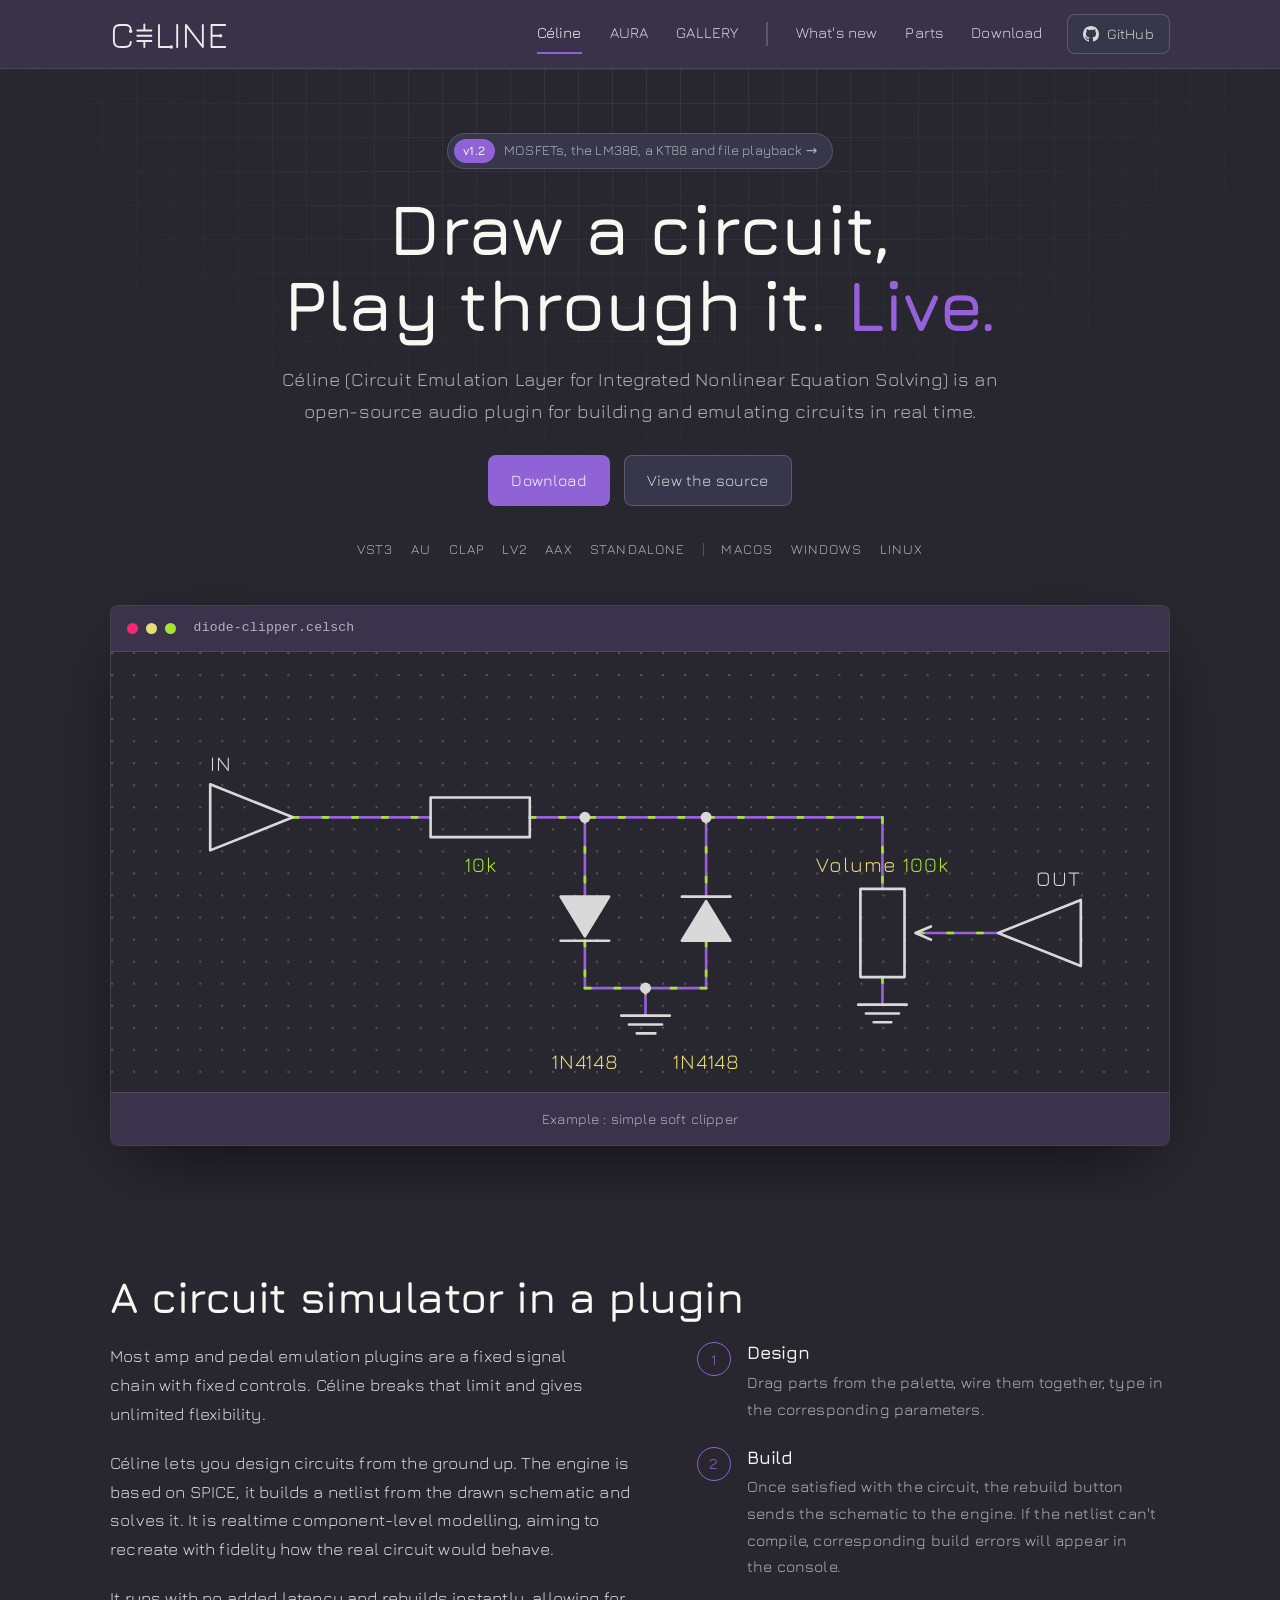
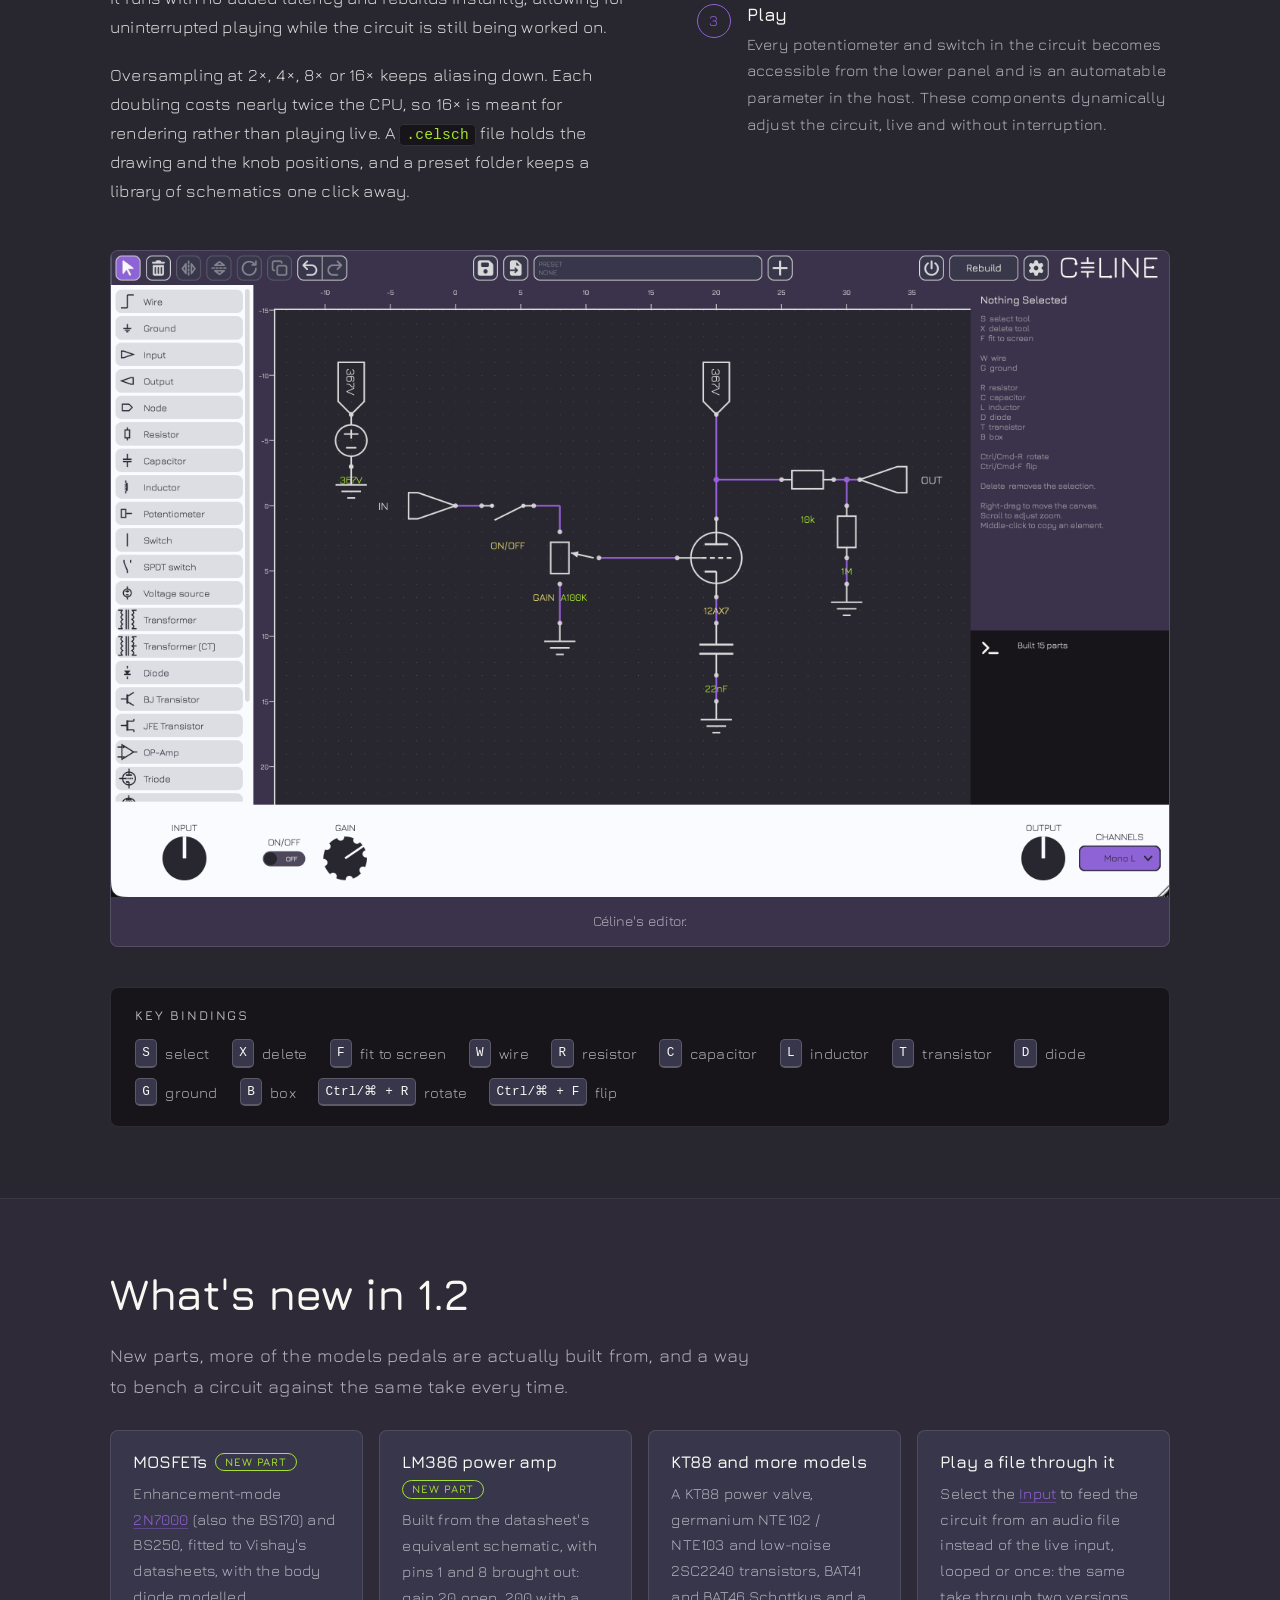
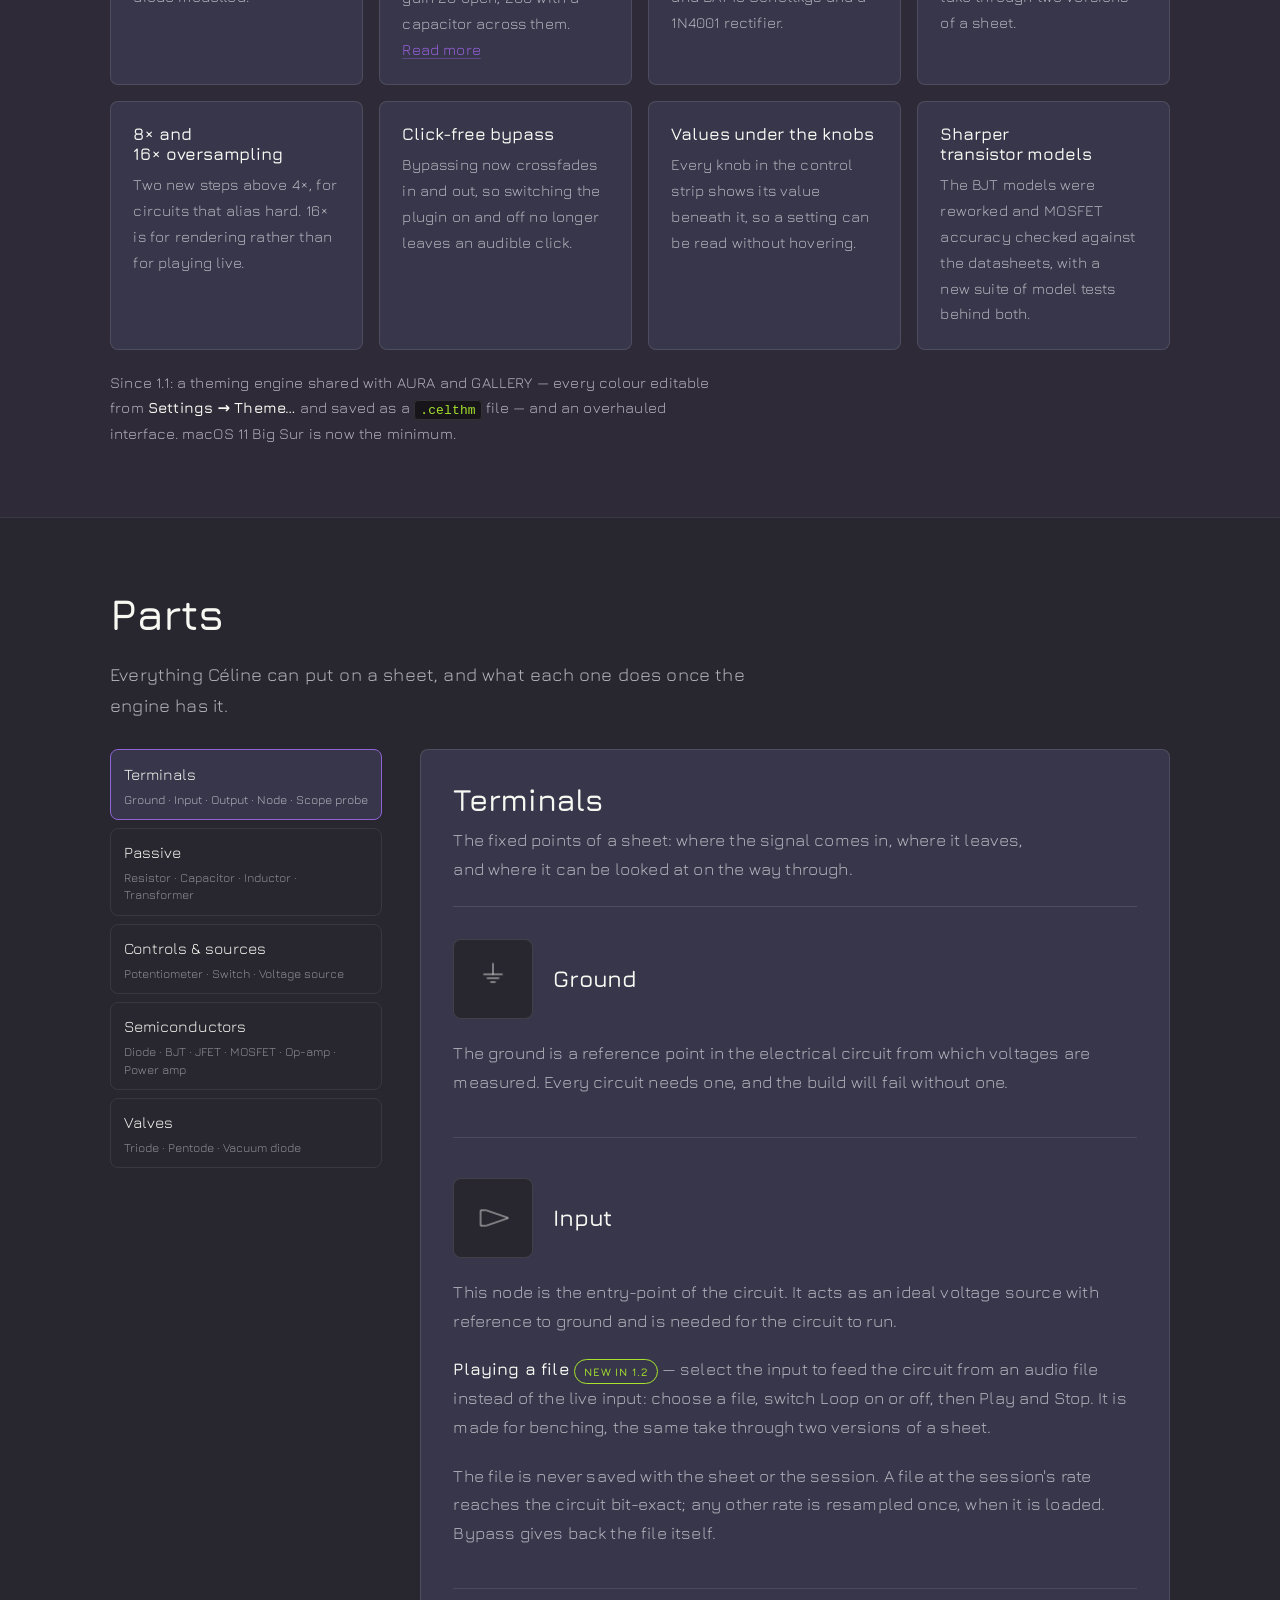
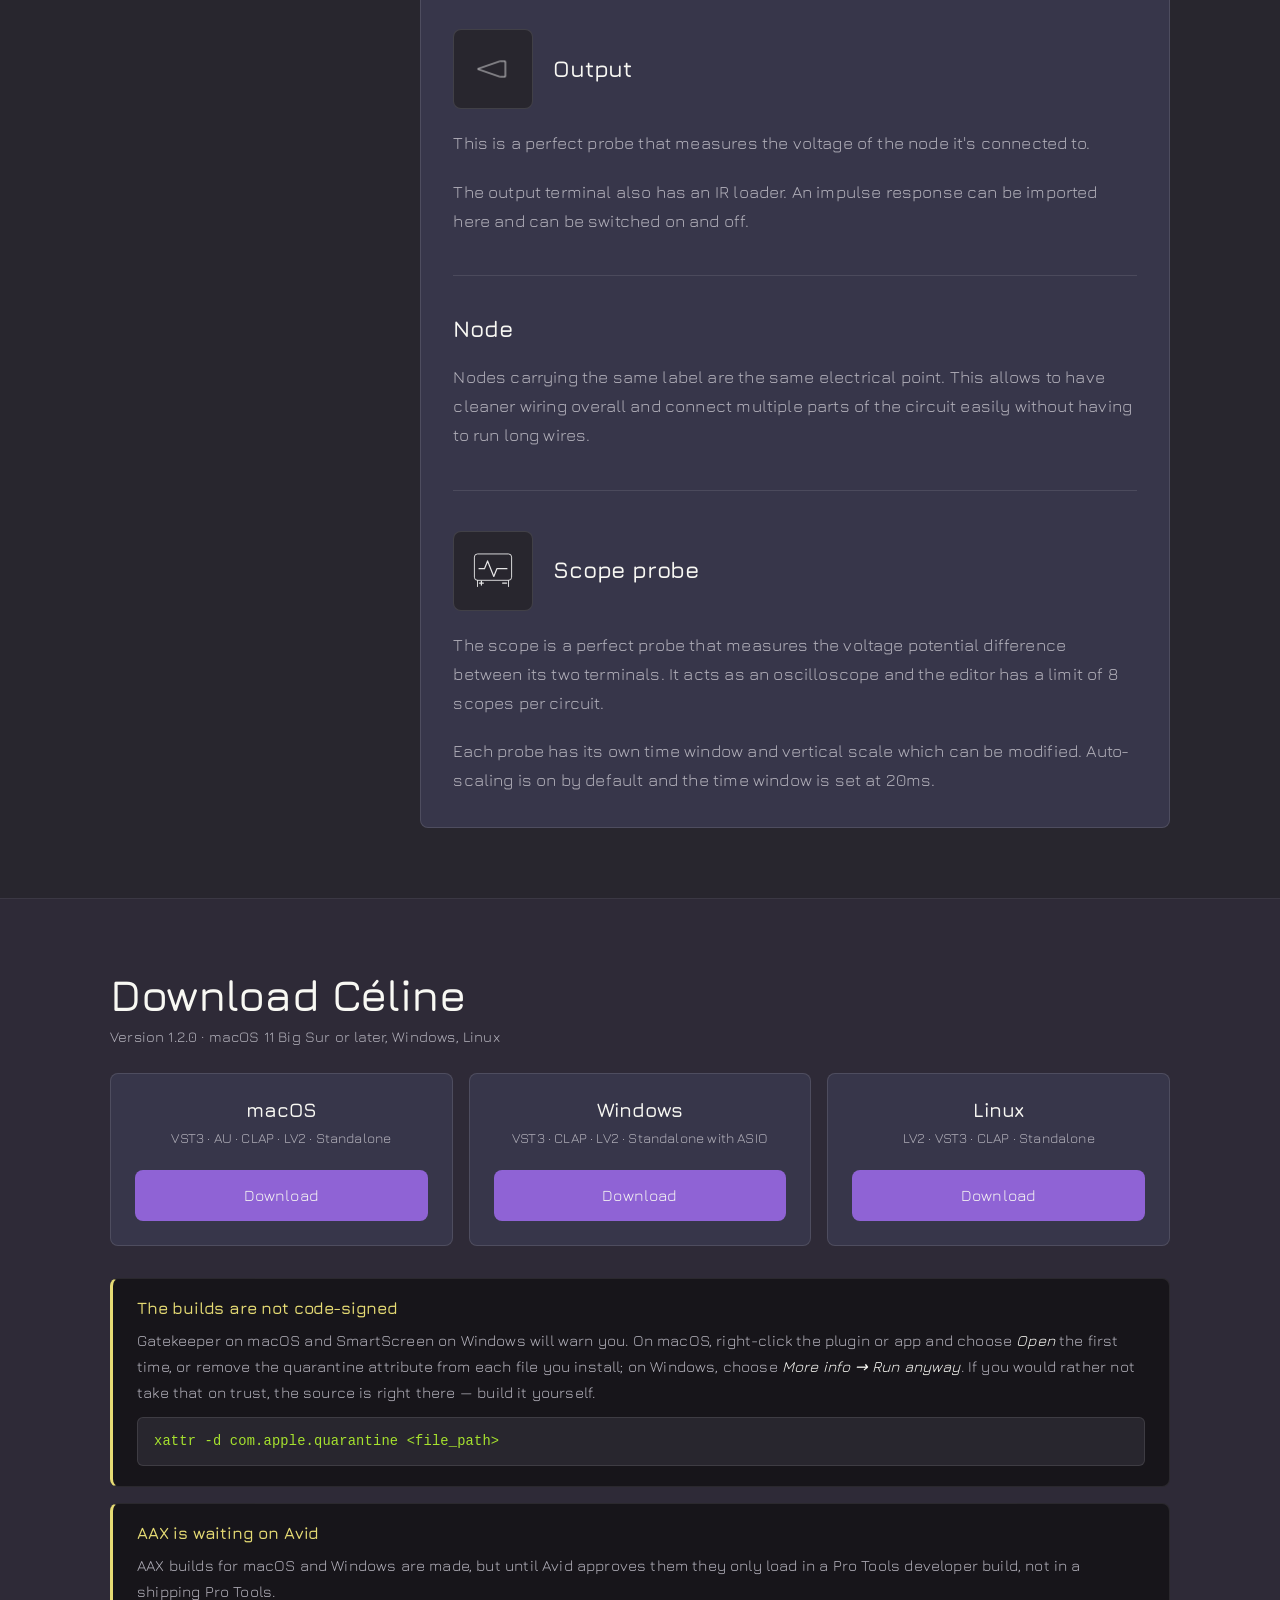
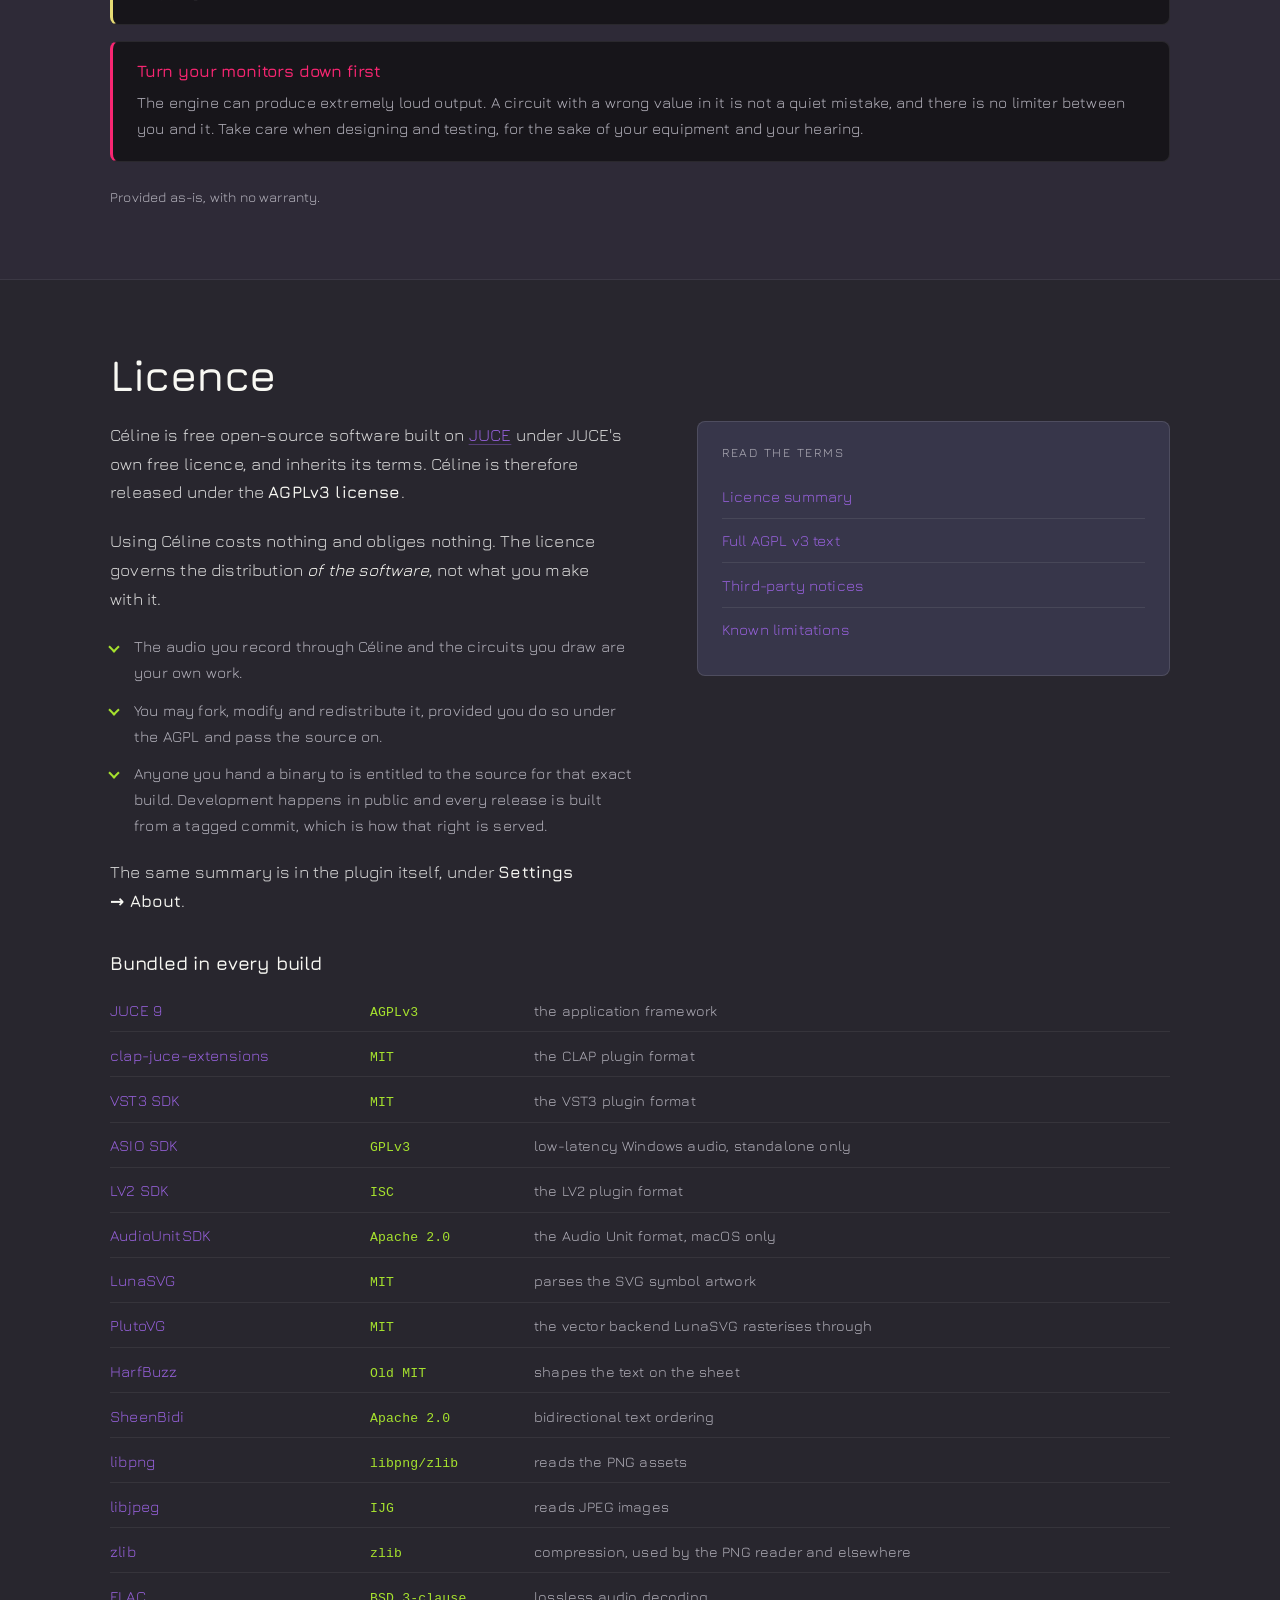
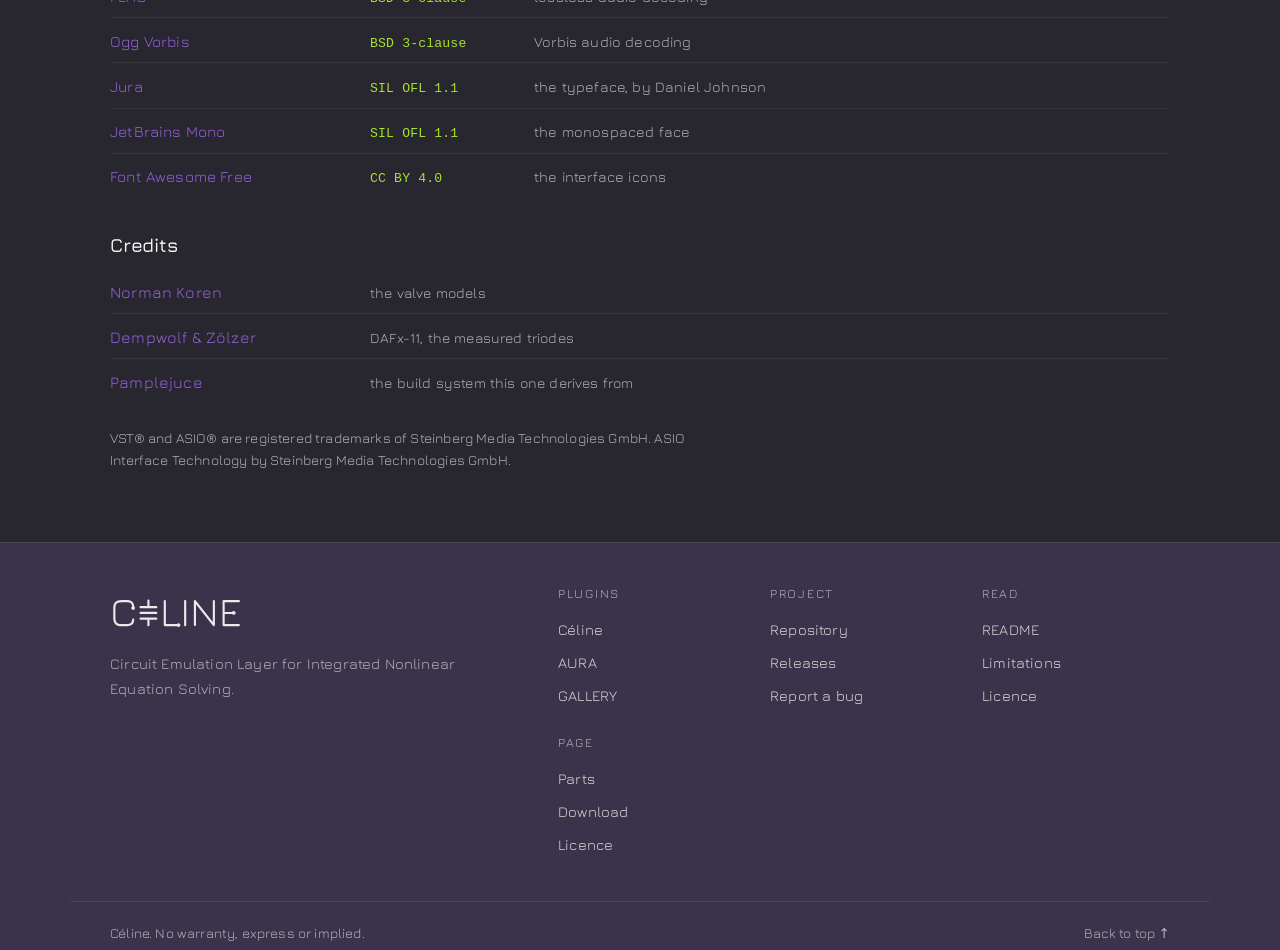
==== commit c4dce9e1: "Add AURA and GALLERY pages, update Céline for v1.2, slim main.js - New aura.html and gallery.html, r" ====
--- a/index.html
+++ b/index.html
@@ -42,9 +42,12 @@
     </a>
 
     <nav class="nav" aria-label="Main">
-      <a href="#what">What it is</a>
+      <a href="index.html" aria-current="page">Céline</a>
+      <a href="aura.html">AURA</a>
+      <a href="gallery.html">GALLERY</a>
+      <span class="nav-sep" aria-hidden="true"></span>
+      <a href="#new">What's new</a>
       <a href="#parts">Parts</a>
-      <a href="#about">About</a>
       <a href="#download">Download</a>
     </nav>
 
@@ -60,9 +63,14 @@
   </div>
 
   <nav class="nav-mobile" id="nav-mobile" aria-label="Main, mobile">
+    <span class="nav-label">Plugins</span>
+    <a href="index.html" aria-current="page">Céline</a>
+    <a href="aura.html">AURA</a>
+    <a href="gallery.html">GALLERY</a>
+    <span class="nav-label">On this page</span>
     <a href="#what">What it is</a>
+    <a href="#new">What's new</a>
     <a href="#parts">Parts</a>
-    <a href="#about">About</a>
     <a href="#download">Download</a>
     <a href="#licence">Licence</a>
     <a href="https://github.com/Celine-audio/Celine">GitHub ↗</a>
@@ -78,6 +86,8 @@
   <div class="grid-bg" aria-hidden="true"></div>
 
   <div class="wrap hero-inner">
+    <a class="release" href="#new"><b>v1.2</b> MOSFETs, the LM386, a KT88 and file playback →</a>
+
     <h1 class="hero-title">
       Draw a circuit,<br>
       Play through it. <em>Live.</em>
@@ -94,7 +104,7 @@
     </div>
 
     <ul class="format-strip" aria-label="Available formats">
-      <li>VST3</li><li>AU</li><li>CLAP</li><li>LV2</li><li>Standalone</li>
+      <li>VST3</li><li>AU</li><li>CLAP</li><li>LV2</li><li>AAX</li><li>Standalone</li>
       <li class="sep" aria-hidden="true"></li>
       <li>macOS</li><li>Windows</li><li>Linux</li>
     </ul>
@@ -222,6 +232,12 @@
           It runs with no added latency and rebuilds instantly, allowing for uninterrupted
           playing while the circuit is still being worked on.
         </p>
+        <p>
+          Oversampling at 2×, 4×, 8× or 16× keeps aliasing down. Each doubling costs nearly
+          twice the CPU, so 16× is meant for rendering rather than playing live.
+          A <code>.celsch</code> file holds the drawing and the knob positions, and a preset
+          folder keeps a library of schematics one click away.
+        </p>
       </div>
 
       <ol class="steps">
@@ -273,9 +289,91 @@
 </section>
 
 
+<!-- ══════════════════════════════════════════════════════════════ new ══ -->
+
+<section id="new" class="section alt">
+  <div class="wrap">
+
+    <h2 class="section-title">What's new in 1.2</h2>
+    <p class="lede">
+      New parts, more of the models pedals are actually built from, and a way to bench a
+      circuit against the same take every time.
+    </p>
+
+    <ul class="cards">
+      <li class="card">
+        <h3>MOSFETs <span class="badge">New part</span></h3>
+        <p>
+          Enhancement-mode <a href="#part-mosfet">2N7000</a> (also the BS170) and BS250, fitted to
+          Vishay's datasheets, with the body diode modelled.
+        </p>
+      </li>
+      <li class="card">
+        <h3>LM386 power amp <span class="badge">New part</span></h3>
+        <p>
+          Built from the datasheet's equivalent schematic, with pins 1 and 8 brought out:
+          gain 20 open, 200 with a capacitor across them.
+          <a href="#part-poweramp">Read more</a>
+        </p>
+      </li>
+      <li class="card">
+        <h3>KT88 and more models</h3>
+        <p>
+          A KT88 power valve, germanium NTE102 / NTE103 and low-noise 2SC2240 transistors,
+          BAT41 and BAT46 Schottkys and a 1N4001 rectifier.
+        </p>
+      </li>
+      <li class="card">
+        <h3>Play a file through it</h3>
+        <p>
+          Select the <a href="#part-input">Input</a> to feed the circuit from an audio file
+          instead of the live input, looped or once: the same take through two versions of
+          a sheet.
+        </p>
+      </li>
+      <li class="card">
+        <h3>8× and 16× oversampling</h3>
+        <p>
+          Two new steps above 4×, for circuits that alias hard. 16× is for rendering
+          rather than for playing live.
+        </p>
+      </li>
+      <li class="card">
+        <h3>Click-free bypass</h3>
+        <p>
+          Bypassing now crossfades in and out, so switching the plugin on and off no longer
+          leaves an audible click.
+        </p>
+      </li>
+      <li class="card">
+        <h3>Values under the knobs</h3>
+        <p>
+          Every knob in the control strip shows its value beneath it, so a setting can be
+          read without hovering.
+        </p>
+      </li>
+      <li class="card">
+        <h3>Sharper transistor models</h3>
+        <p>
+          The BJT models were reworked and MOSFET accuracy checked against the datasheets,
+          with a new suite of model tests behind both.
+        </p>
+      </li>
+    </ul>
+
+    <p class="note">
+      Since 1.1: a theming engine shared with AURA and GALLERY — every colour editable from
+      <strong>Settings → Theme…</strong> and saved as a <code>.celthm</code> file — and an
+      overhauled interface. macOS 11 Big Sur is now the minimum.
+    </p>
+
+  </div>
+</section>
+
+
 <!-- ════════════════════════════════════════════════════════════ parts ══ -->
 
-<section id="parts" class="section alt">
+<section id="parts" class="section">
   <div class="wrap">
 
     <h2 class="section-title">Parts</h2>
@@ -309,7 +407,7 @@
 
           <button class="nav-item" role="tab" id="tab-semis" aria-controls="panel-semis" aria-selected="false" tabindex="-1">
             <span class="nav-name">Semiconductors</span>
-            <span class="nav-parts">Diode · BJ transistor · JFE transistor · Op-amp</span>
+            <span class="nav-parts">Diode · BJT · JFET · MOSFET · Op-amp · Power amp</span>
           </button>
 
           <button class="nav-item" role="tab" id="tab-valves" aria-controls="panel-valves" aria-selected="false" tabindex="-1">
@@ -343,8 +441,7 @@
             </header>
             <div class="part-body prose">
               <p>
-                The ground is a reference point in the electrical circuit from which voltages are measured. It is required by every circuit
-
+                The ground is a reference point in the electrical circuit from which voltages are measured.
                 Every circuit needs one, and the build will fail without one.
               </p>
             </div>
@@ -361,6 +458,16 @@
             <div class="part-body prose">
               <p>
                 This node is the entry-point of the circuit. It acts as an ideal voltage source with reference to ground and is needed for the circuit to run.
+              </p>
+              <p>
+                <strong>Playing a file</strong> <span class="badge">New in 1.2</span> — select the input to
+                feed the circuit from an audio file instead of the live input: choose a file, switch Loop on
+                or off, then Play and Stop. It is made for benching, the same take through two versions of a sheet.
+              </p>
+              <p>
+                The file is never saved with the sheet or the session. A file at the session's rate reaches
+                the circuit bit-exact; any other rate is resampled once, when it is loaded. Bypass gives back
+                the file itself.
               </p>
             </div>
           </article>
@@ -470,7 +577,7 @@
             </header>
             <div class="part-body prose">
               <p>
-                Ideal capacitor, the circuit emulates them by integrating with the trapezoidal rule at the sample period.
+                Ideal inductor, the circuit emulates them by integrating with the trapezoidal rule at the sample period.
               </p>
             </div>
           </article>
@@ -543,13 +650,17 @@
           <article class="part" id="part-switch">
             <header class="part-head">
               <p class="glyphs">
-                <span class="glyph"><img src="assets/components/switch-open.svg" alt="Switch symbol" loading="lazy"></span>
+                <span class="glyph"><img src="assets/components/switch-open.svg" alt="Switch symbol" loading="lazy"><b>SPST</b></span>
+                <span class="glyph"><img src="assets/components/spdt-a.svg" alt="Changeover switch symbol" loading="lazy"><b>SPDT</b></span>
               </p>
               <h4>Switch</h4>
             </header>
             <div class="part-body prose">
               <p>
                 Switches function in the same fashion as the potentiometers. It is implemented as a resistor that changes value (it is not a true break in the circuit). It has the same naming convention : two switches with the same name will be shared and ganged together.
+              </p>
+              <p>
+                There is an on/off switch and a changeover (SPDT) switch, whose common pin moves between its two throws.
               </p>
             </div>
           </article>
@@ -595,11 +706,21 @@
             <div class="part-body prose">
               <p>
                 All of the modelled diodes share the same p-n junction maths. It is an exponential I-V curve with
-                maths inspired bt SPICE.
+                maths inspired by SPICE.
               </p>
               <p>
                 No junction capacitance and no reverse recovery. This is negligible at audio-rate clipping but slightly wrong in a power supply rectifier.
               </p>
+              <dl class="models">
+                <dt>1N4148 · 1N914</dt><dd>Silicon, ~0.6 V</dd>
+                <dt>1N4001</dt><dd>Silicon rectifier, ~0.57 V, slow recovery <span class="badge">New</span></dd>
+                <dt>1N34A</dt><dd>Germanium, ~0.33 V, soft knee</dd>
+                <dt>1N5817</dt><dd>Schottky, ~0.3 V, hard knee</dd>
+                <dt>BAT41</dt><dd>Schottky, ~0.4 V, soft knee <span class="badge">New</span></dd>
+                <dt>BAT46</dt><dd>Schottky, ~0.26 V, sharp knee <span class="badge">New</span></dd>
+                <dt>Red · Green · Blue LED</dt><dd>~1.6 V · ~1.9 V · ~3.2 V</dd>
+                <dt>Zener 5.1 V · 9 V</dt><dd>Clamps at its rated voltage</dd>
+              </dl>
             </div>
           </article>
 
@@ -619,6 +740,18 @@
               <p>
                 Transit time is not modelled : f<sub>T</sub> does not degrade with current.
               </p>
+              <dl class="models">
+                <dt>2N3904 · 2N3906</dt><dd>Silicon, NPN and PNP</dd>
+                <dt>2N2222A</dt><dd>Silicon, higher current</dd>
+                <dt>2N5133</dt><dd>Silicon, low noise</dd>
+                <dt>BC108A · BC108B · BC109C</dt><dd>hFE grades A, B and C. Also the BC547–550 of the same grade</dd>
+                <dt>2N5088 · 2N5089</dt><dd>Low noise, hFE 300–900 and 400–1200</dd>
+                <dt>MPSA18</dt><dd>Low noise, hFE 500–1500</dd>
+                <dt>MPSA13</dt><dd>Darlington, Vbe ~1.1 V</dd>
+                <dt>2SC2240 GR · BL</dt><dd>Low noise, hFE 200–400 and 350–700 <span class="badge">New</span></dd>
+                <dt>AC127 · AC128</dt><dd>Germanium, NPN and PNP</dd>
+                <dt>NTE103 · NTE102</dt><dd>Germanium, NPN and PNP, hFE ~95 at 1 mA <span class="badge">New</span></dd>
+              </dl>
             </div>
           </article>
 
@@ -635,6 +768,45 @@
               <p>
                 JFE transistors. The square law is a simple one. There are no capacitances, no Miller like the BJTs.
               </p>
+              <dl class="models">
+                <dt>J201</dt><dd>N-channel, pinch-off −0.7 V</dd>
+                <dt>2N5457</dt><dd>N-channel, pinch-off −1.5 V</dd>
+                <dt>2N5485</dt><dd>N-channel, pinch-off −2.0 V</dd>
+                <dt>2N5952</dt><dd>N-channel, pinch-off −2.4 V</dd>
+                <dt>2N5460</dt><dd>P-channel, pinch-off −1.5 V</dd>
+              </dl>
+            </div>
+          </article>
+
+          <!-- ── mosfet ── -->
+          <article class="part" id="part-mosfet">
+            <header class="part-head">
+              <p class="glyphs">
+                <span class="glyph"><img src="assets/components/mosfet-n.svg" alt="N-channel MOSFET symbol" loading="lazy"><b>N-channel</b></span>
+                <span class="glyph"><img src="assets/components/mosfet-p.svg" alt="P-channel MOSFET symbol" loading="lazy"><b>P-channel</b></span>
+              </p>
+              <h4>MOSFE transistor</h4>
+              <span class="badge">New in 1.2</span>
+            </header>
+            <div class="part-body prose">
+              <p>
+                Enhancement-mode MOSFETs, the discrete parts a pedal uses, with the source tied to the body.
+                It is off at zero gate voltage and turns on past a threshold of a couple of volts, and its gate
+                is insulated, so a MOSFET stage clips by cutoff and by its drain running out of room, never by gate conduction.
+              </p>
+              <p>
+                A pedal runs one barely above threshold, where the current is neither the textbook square law nor the
+                exponential below it. The model is one smooth curve through both, so the gain does not jump as the
+                signal swings the bias through threshold. The body diode is part of the device and is modelled.
+              </p>
+              <p>
+                Not modelled: drain series resistance, mobility degradation, gate resistance, and the voltage
+                dependence of the capacitances. The pins match the JFET's, so the two swap on a sheet without rewiring.
+              </p>
+              <dl class="models">
+                <dt>2N7000</dt><dd>N-channel, threshold 2.1 V. Also the BS170</dd>
+                <dt>BS250</dt><dd>P-channel, threshold −3.2 V</dd>
+              </dl>
             </div>
           </article>
 
@@ -657,6 +829,40 @@
 
                 What is not: slew limiting, input bias and offset current, CMRR, PSRR and the
                 higher-order poles a real part has.
+              </p>
+              <dl class="models">
+                <dt>TL071 / TL072</dt><dd>JFET input, 3 MHz</dd>
+                <dt>JRC4558</dt><dd>The distortion-pedal op-amp, 2.8 MHz</dd>
+                <dt>NE5532</dt><dd>Low noise, 12 MHz</dd>
+                <dt>LM308</dt><dd>The distortion-pedal op-amp, 1 MHz</dd>
+                <dt>LM741</dt><dd>General purpose, 1.2 MHz</dd>
+                <dt>Ideal</dt><dd>No gain limit, bandwidth or clipping</dd>
+              </dl>
+            </div>
+          </article>
+
+          <!-- ── power amp ── -->
+          <article class="part" id="part-poweramp">
+            <header class="part-head">
+              <p class="glyphs">
+                <span class="glyph"><img src="assets/components/power-amp.svg" alt="Power amplifier symbol" loading="lazy"></span>
+              </p>
+              <h4>Power amp</h4>
+              <span class="badge">New in 1.2</span>
+            </header>
+            <div class="part-body prose">
+              <p>
+                An LM386-style audio power amplifier. Not an op-amp, whatever the triangle suggests: its feedback is
+                inside the package, and the engine builds it from the datasheet's own equivalent schematic.
+              </p>
+              <p>
+                Pins 1 and 8 are brought out. Left open the gain is 20; a capacitor between them takes it to 200;
+                a resistor in series with that capacitor sets anything between, which is what the gain knob on
+                every LM386 amp is.
+              </p>
+              <p>
+                Not modelled: crossover distortion from its class-AB output stage, a current limit, and the bypass pin,
+                since the supply here is ideal and has no ripple to reject.
               </p>
             </div>
           </article>
@@ -696,6 +902,14 @@
               <p>
                 <strong>Interelectrode capacitance</strong> is an enhancement that tries to make valve emulation closer to reality. It is slightly expensive, can cause problems at time, and can be disabled if it causes problems or to save CPU.
               </p>
+              <dl class="models">
+                <dt>12AX7 JJ</dt><dd>ECC83, µ 100. Koren</dd>
+                <dt>12AT7 JJ</dt><dd>ECC81, µ 62. Koren</dd>
+                <dt>12AY7 JJ</dt><dd>µ 40. Koren</dd>
+                <dt>12AU7 JJ</dt><dd>ECC82, µ 17. Koren</dd>
+                <dt>12AX7 GE</dt><dd>µ 103, fitted to 18 measured stages. Koren</dd>
+                <dt>12AX7 RSD · RSD2 · EHX</dt><dd>µ 103, 100 and 87, measured grid current. Dempwolf–Zölzer</dd>
+              </dl>
             </div>
           </article>
 
@@ -721,6 +935,18 @@
                 There are <strong>no secondary emission</strong>, the kink in the plate curves at low plate
                 voltage where electrons flow backwards.
               </p>
+              <p>
+                Strap the screen to the plate for triode-mode wiring.
+              </p>
+              <dl class="models">
+                <dt>EL34 JJ</dt><dd>Pentode</dd>
+                <dt>EL84 JJ</dt><dd>Pentode</dd>
+                <dt>KT77 JJ</dt><dd>Pentode</dd>
+                <dt>6L6GC JJ</dt><dd>Beam tetrode</dd>
+                <dt>6V6S JJ</dt><dd>Beam tetrode</dd>
+                <dt>KT66 JJ</dt><dd>Beam tetrode</dd>
+                <dt>KT88 JJ</dt><dd>Beam tetrode <span class="badge">New</span></dd>
+              </dl>
             </div>
           </article>
 
@@ -736,6 +962,11 @@
               <p>
                 This model is pure 3/2-power space-charge flow, fitted to real datasheets.
               </p>
+              <dl class="models">
+                <dt>GZ34 JJ</dt><dd>5AR4, ~25 V drop at 250 mA. The least sag</dd>
+                <dt>5U4GB JJ</dt><dd>~50 V drop at 250 mA</dd>
+                <dt>5Y3GT JJ</dt><dd>~60 V drop at 125 mA. The most sag</dd>
+              </dl>
             </div>
           </article>
         </section>
@@ -752,16 +983,17 @@
   <div class="wrap">
 
     <h2 class="section-title">Download Céline</h2>
+    <p class="dl-ver">Version 1.2.0 · macOS 11 Big Sur or later, Windows, Linux</p>
 
     <div class="dl-grid">
       <article class="dl">
         <h3>macOS</h3>
-        <p class="dl-formats">VST3 · AU · CLAP · Standalone</p>
+        <p class="dl-formats">VST3 · AU · CLAP · LV2 · Standalone</p>
         <a class="btn btn-primary btn-block" href="https://github.com/Celine-audio/Celine/releases/latest">Download</a>
       </article>
       <article class="dl">
         <h3>Windows</h3>
-        <p class="dl-formats">VST3 · CLAP · Standalone</p>
+        <p class="dl-formats">VST3 · CLAP · LV2 · Standalone with ASIO</p>
         <a class="btn btn-primary btn-block" href="https://github.com/Celine-audio/Celine/releases/latest">Download</a>
       </article>
       <article class="dl">
@@ -775,9 +1007,19 @@
       <h3>The builds are not code-signed</h3>
       <p>
         Gatekeeper on macOS and SmartScreen on Windows will warn you. On macOS, right-click
-        the plugin or app and choose <em>Open</em> the first time; on Windows, choose
+        the plugin or app and choose <em>Open</em> the first time, or remove the quarantine
+        attribute from each file you install; on Windows, choose
         <em>More info → Run anyway</em>. If you would rather not take that on trust, the
         source is right there — build it yourself.
+      </p>
+      <pre class="cmd">xattr -d com.apple.quarantine &lt;file_path&gt;</pre>
+    </div>
+
+    <div class="callout">
+      <h3>AAX is waiting on Avid</h3>
+      <p>
+        AAX builds for macOS and Windows are made, but until Avid approves them they only
+        load in a Pro Tools developer build, not in a shipping Pro Tools.
       </p>
     </div>
 
@@ -887,6 +1129,12 @@
 
     <nav class="footer-links" aria-label="Footer">
       <div>
+        <h4>Plugins</h4>
+        <a href="index.html">Céline</a>
+        <a href="aura.html">AURA</a>
+        <a href="gallery.html">GALLERY</a>
+      </div>
+      <div>
         <h4>Project</h4>
         <a href="https://github.com/Celine-audio/Celine">Repository</a>
         <a href="https://github.com/Celine-audio/Celine/releases">Releases</a>
--- a/styles.css
+++ b/styles.css
@@ -20,7 +20,8 @@
      12. Licence
      13. Footer
      14. Scroll reveal
-     15. Responsive
+     15. Product pages and release notes
+     16. Responsive
    ═══════════════════════════════════════════════════════════════════════ */
 
 
@@ -68,6 +69,17 @@
   --green:           #a6e22e;
   --yellow:          #e6db74;
   --pink:            #f92672;
+
+  /* AURA's three curves, from its PluginThemeRoles.h (correction is --violet) */
+  --current:         #4fc9e8;
+  --reference:       #f2545b;
+  --stale:           #e8913f;
+
+  /* GALLERY's four cabinets, from its PluginThemeRoles.h */
+  --cab-1:           #3ecfc0;
+  --cab-2:           #e25a5a;
+  --cab-3:           #6f7ceb;
+  --cab-4:           #e0b64a;
 
   /* geometry, matching the plugin */
   --radius:          8px;
@@ -205,6 +217,14 @@
 }
 .nav a:hover { color: var(--text); border-bottom-color: var(--teal); }
 
+/* The three products come first, the current one underlined; the page's own
+   anchors follow after a hairline. */
+.nav a[aria-current="page"] { color: var(--text); border-bottom-color: var(--teal); }
+.nav-sep {
+  width: var(--border); align-self: stretch; margin-block: 0.45rem;
+  background: color-mix(in srgb, var(--line) 22%, transparent);
+}
+
 .gh { flex: 0 0 auto; }
 .gh svg { flex: 0 0 auto; }
 
@@ -239,6 +259,12 @@
   border-bottom: var(--border) solid color-mix(in srgb, var(--line) 8%, transparent);
 }
 .nav-mobile.open { display: flex; }
+.nav-mobile a[aria-current="page"] { color: var(--text); }
+.nav-mobile .nav-label {
+  margin-top: 0.9rem;
+  color: var(--text-soft);
+  font-size: 0.72rem; letter-spacing: 0.14em; text-transform: uppercase;
+}
 
 
 /* ══ 5. Buttons ══════════════════════════════════════════════════════════ */
@@ -885,7 +911,149 @@
 }
 
 
-/* ══ 15. Responsive ══════════════════════════════════════════════════════ */
+/* ══ 15. Product pages and release notes ═════════════════════════════════ */
+
+/* The pill above a hero title, pointing at what changed in this release. */
+.release {
+  display: inline-flex; align-items: center; gap: 0.6rem;
+  margin-bottom: 1.4rem;
+  padding: 0.3rem 0.9rem 0.3rem 0.35rem;
+  background: var(--surface);
+  border: var(--border) solid color-mix(in srgb, var(--line) 18%, transparent);
+  border-radius: 1.25rem;          /* not a full pill: it wraps on a phone */
+  color: var(--text-soft);
+  font-size: 0.86rem;
+  text-align: left;
+  text-decoration: none;
+}
+.release:hover { color: var(--text); border-color: var(--teal); }
+.release b {
+  padding: 0.1rem 0.6rem;
+  background: var(--teal);
+  border-radius: 999px;
+  color: var(--text);
+  font-weight: 600; font-size: 0.78rem;
+}
+
+/* The plugin's own wordmark, white on transparent, drawn above its title. */
+.product-mark {
+  width: clamp(170px, 26vw, 250px);
+  margin: 0 auto 1.6rem;
+}
+
+/* A screenshot inside the window chrome the hero sheet wears. */
+.sheet > img { width: 100%; }
+
+/* "New in 1.2": a pill beside a part's name or on a card. */
+.badge {
+  display: inline-block;
+  padding: 0.12rem 0.55rem;
+  border: var(--border) solid var(--green);
+  border-radius: 999px;
+  color: var(--green);
+  font-size: 0.7rem; font-weight: 600; letter-spacing: 0.08em;
+  text-transform: uppercase;
+  vertical-align: middle;
+}
+.part-head .badge { margin-left: -0.5rem; }
+
+/* Feature cards: release notes and a product's main ideas. */
+.cards {
+  display: grid;
+  grid-template-columns: repeat(auto-fill, minmax(min(100%, 250px), 1fr));
+  gap: 1rem;
+}
+.card {
+  padding: 1.35rem 1.4rem;
+  background: var(--surface);
+  border: var(--border) solid color-mix(in srgb, var(--line) 14%, transparent);
+  border-radius: var(--radius);
+}
+.card h3 {
+  display: flex; flex-wrap: wrap; align-items: center; gap: 0.5rem;
+  margin-bottom: 0.55rem;
+  font-size: 1.08rem;
+}
+.card p { color: var(--text-soft); font-size: 0.95rem; }
+.card code { font-size: 0.8rem; }
+.cards + .note { margin-top: 1.25rem; }
+
+/* A control reference: the .models list, given a card of its own. */
+.spec {
+  padding: clamp(1.25rem, 3vw, 1.75rem);
+  background: var(--surface);
+  border: var(--border) solid color-mix(in srgb, var(--line) 14%, transparent);
+  border-radius: var(--radius);
+}
+.spec h3 { font-size: 1.15rem; }
+.spec .models { margin-top: 1rem; padding-top: 1.1rem; }
+.spec p { margin-top: 0.6rem; color: var(--text-soft); font-size: 0.95rem; }
+.spec + .spec { margin-top: 1rem; }
+
+/* Diagrams drawn on the page (AURA's curves, GALLERY's pad). */
+.figure {
+  margin: 0;
+  padding: clamp(1rem, 2.5vw, 1.5rem);
+  background: var(--console);
+  border: var(--border) solid color-mix(in srgb, var(--line) 12%, transparent);
+  border-radius: var(--radius);
+}
+.figure svg { width: 100%; }
+.figure figcaption {
+  margin-top: 0.9rem;
+  color: var(--text-soft);
+  font-size: 0.86rem;
+}
+.figure text {
+  font-family: var(--font);
+  font-size: 13px;
+  fill: var(--text-soft);
+  letter-spacing: 0.04em;
+}
+.figure .grid-line { stroke: color-mix(in srgb, var(--grid) 55%, transparent); stroke-width: 1; }
+.figure .curve { fill: none; stroke-width: 2.4; stroke-linecap: round; stroke-linejoin: round; }
+
+.legend {
+  display: flex; flex-wrap: wrap; gap: 0.4rem 1.25rem;
+  margin-top: 0.9rem;
+  color: var(--text-soft);
+  font-size: 0.86rem;
+}
+.legend li { display: flex; align-items: center; gap: 0.5rem; }
+.legend li::before {
+  content: "";
+  width: 18px; height: 3px; border-radius: 2px;
+  background: var(--swatch);
+}
+
+.c-current    { --swatch: var(--current);   stroke: var(--current); }
+.c-reference  { --swatch: var(--reference); stroke: var(--reference); }
+.c-correction { --swatch: var(--violet);    stroke: var(--violet); }
+.c-cab-1 { --swatch: var(--cab-1); stroke: var(--cab-1); fill: var(--cab-1); }
+.c-cab-2 { --swatch: var(--cab-2); stroke: var(--cab-2); fill: var(--cab-2); }
+.c-cab-3 { --swatch: var(--cab-3); stroke: var(--cab-3); fill: var(--cab-3); }
+.c-cab-4 { --swatch: var(--cab-4); stroke: var(--cab-4); fill: var(--cab-4); }
+
+/* A command to copy, set like the plugin's console. */
+.cmd {
+  margin: 0.75rem 0 0;
+  padding: 0.75rem 1rem;
+  overflow-x: auto;
+  background: var(--bg);
+  border: var(--border) solid color-mix(in srgb, var(--line) 12%, transparent);
+  border-radius: 6px;
+  color: var(--green);
+  font-family: var(--mono); font-size: 0.86rem;
+}
+
+.dl-ver {
+  margin: -1rem 0 1.5rem;
+  color: var(--text-soft);
+  font-size: 0.92rem;
+}
+
+
+/* ══ 16. Responsive ══════════════════════════════════════════════════════ */
 
 @media (max-width: 940px) {
   .nav, .gh { display: none; }
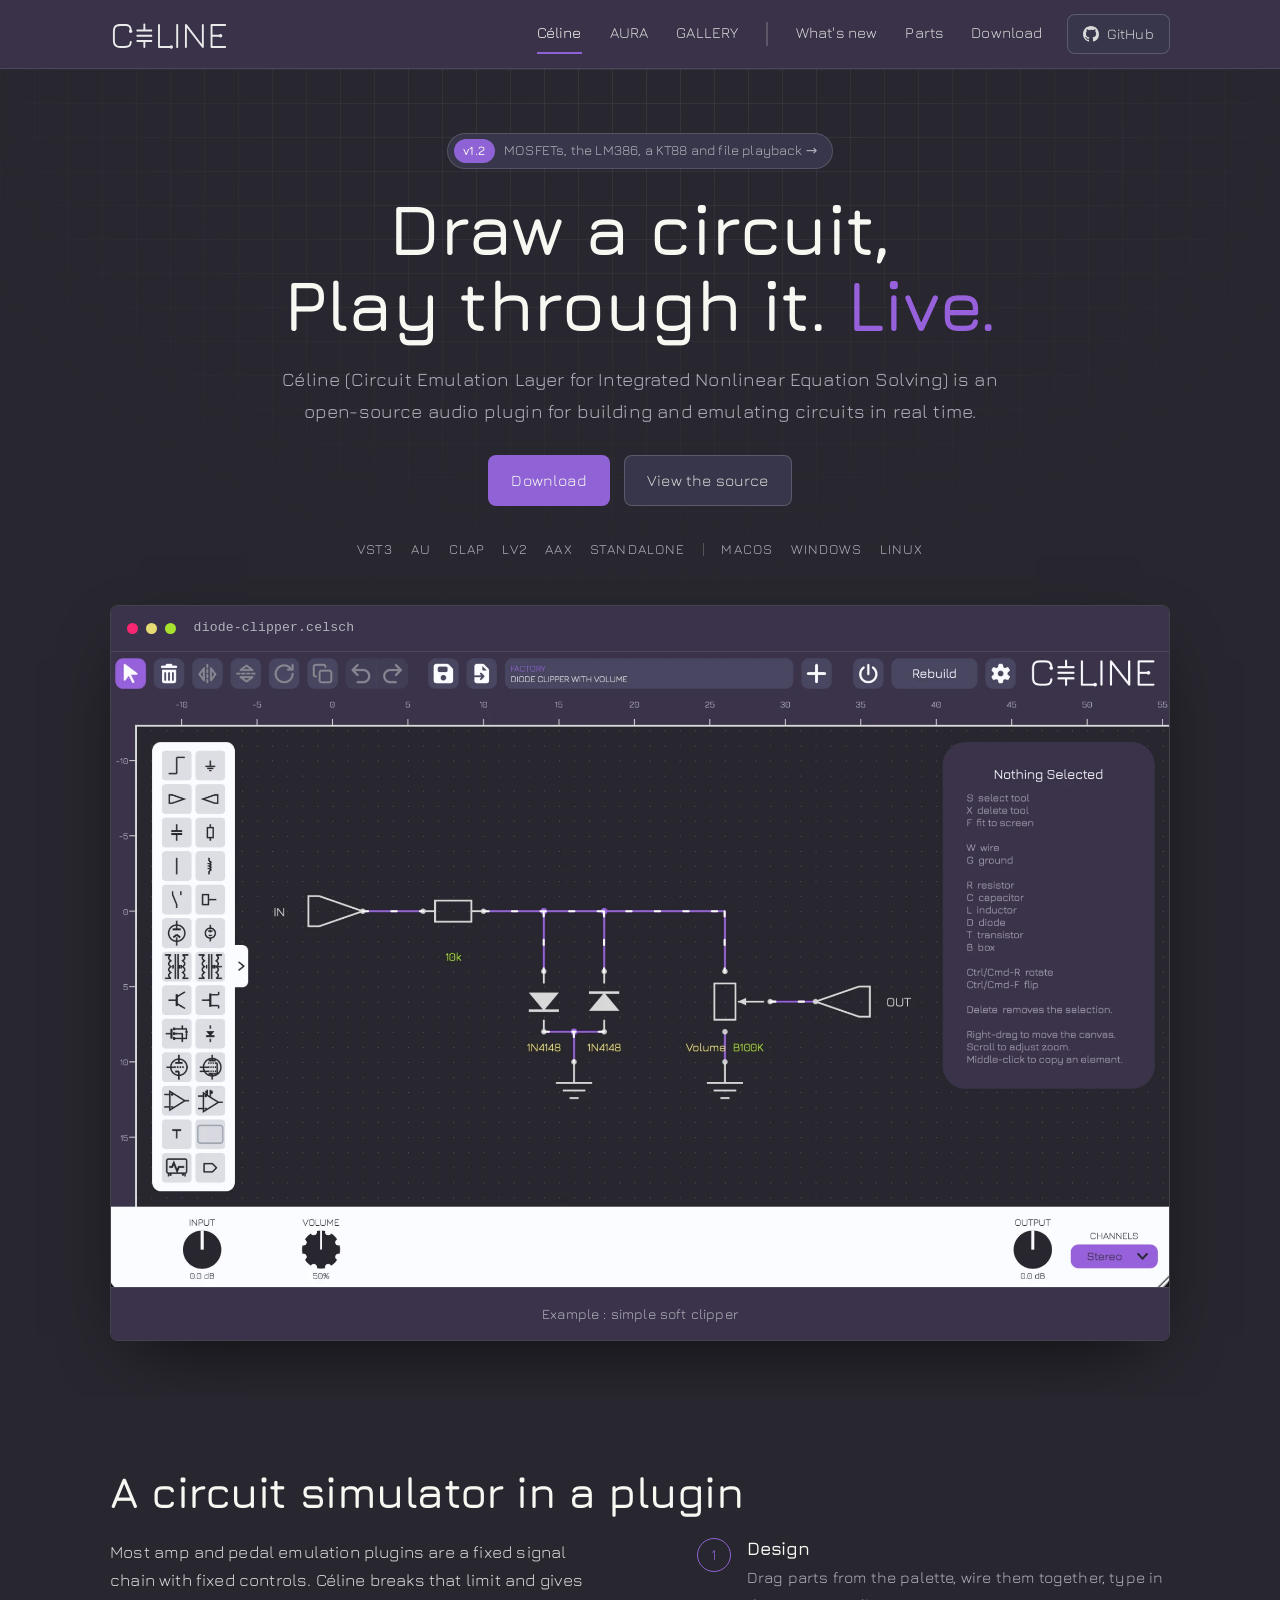
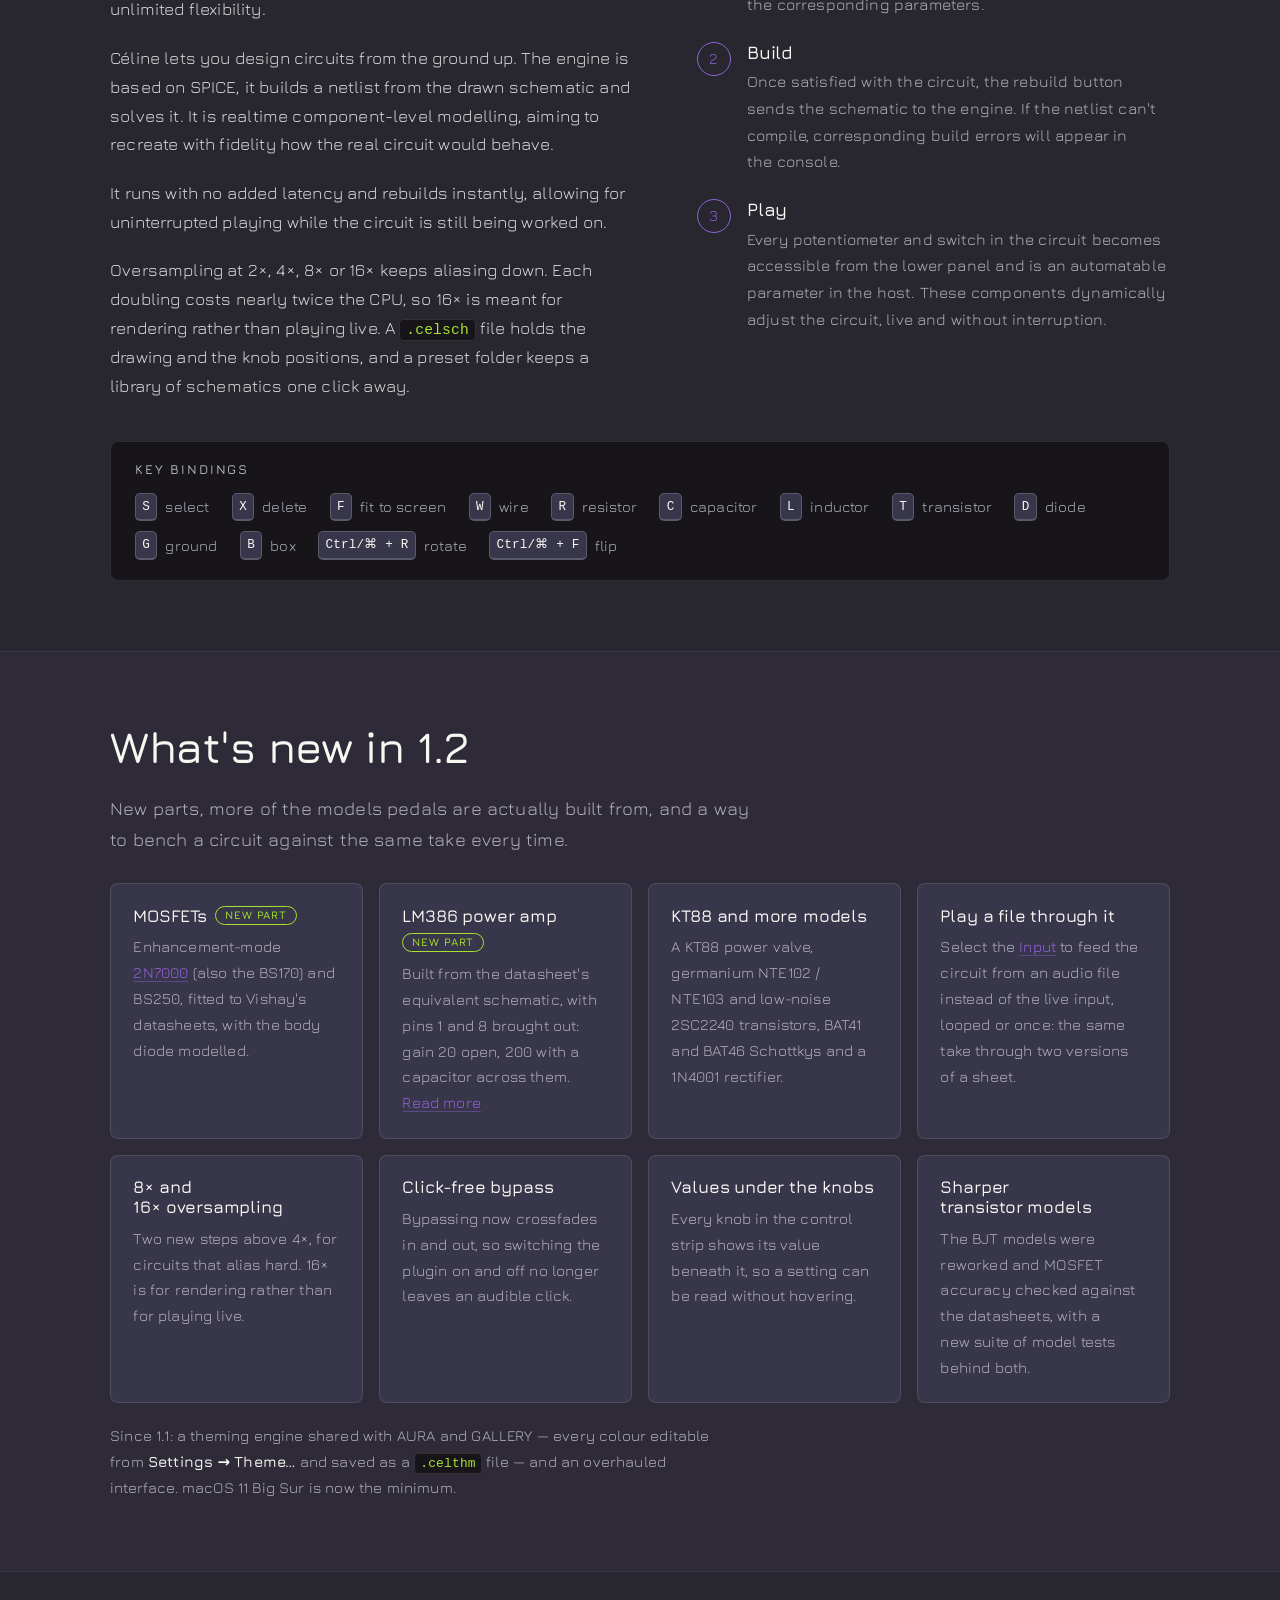
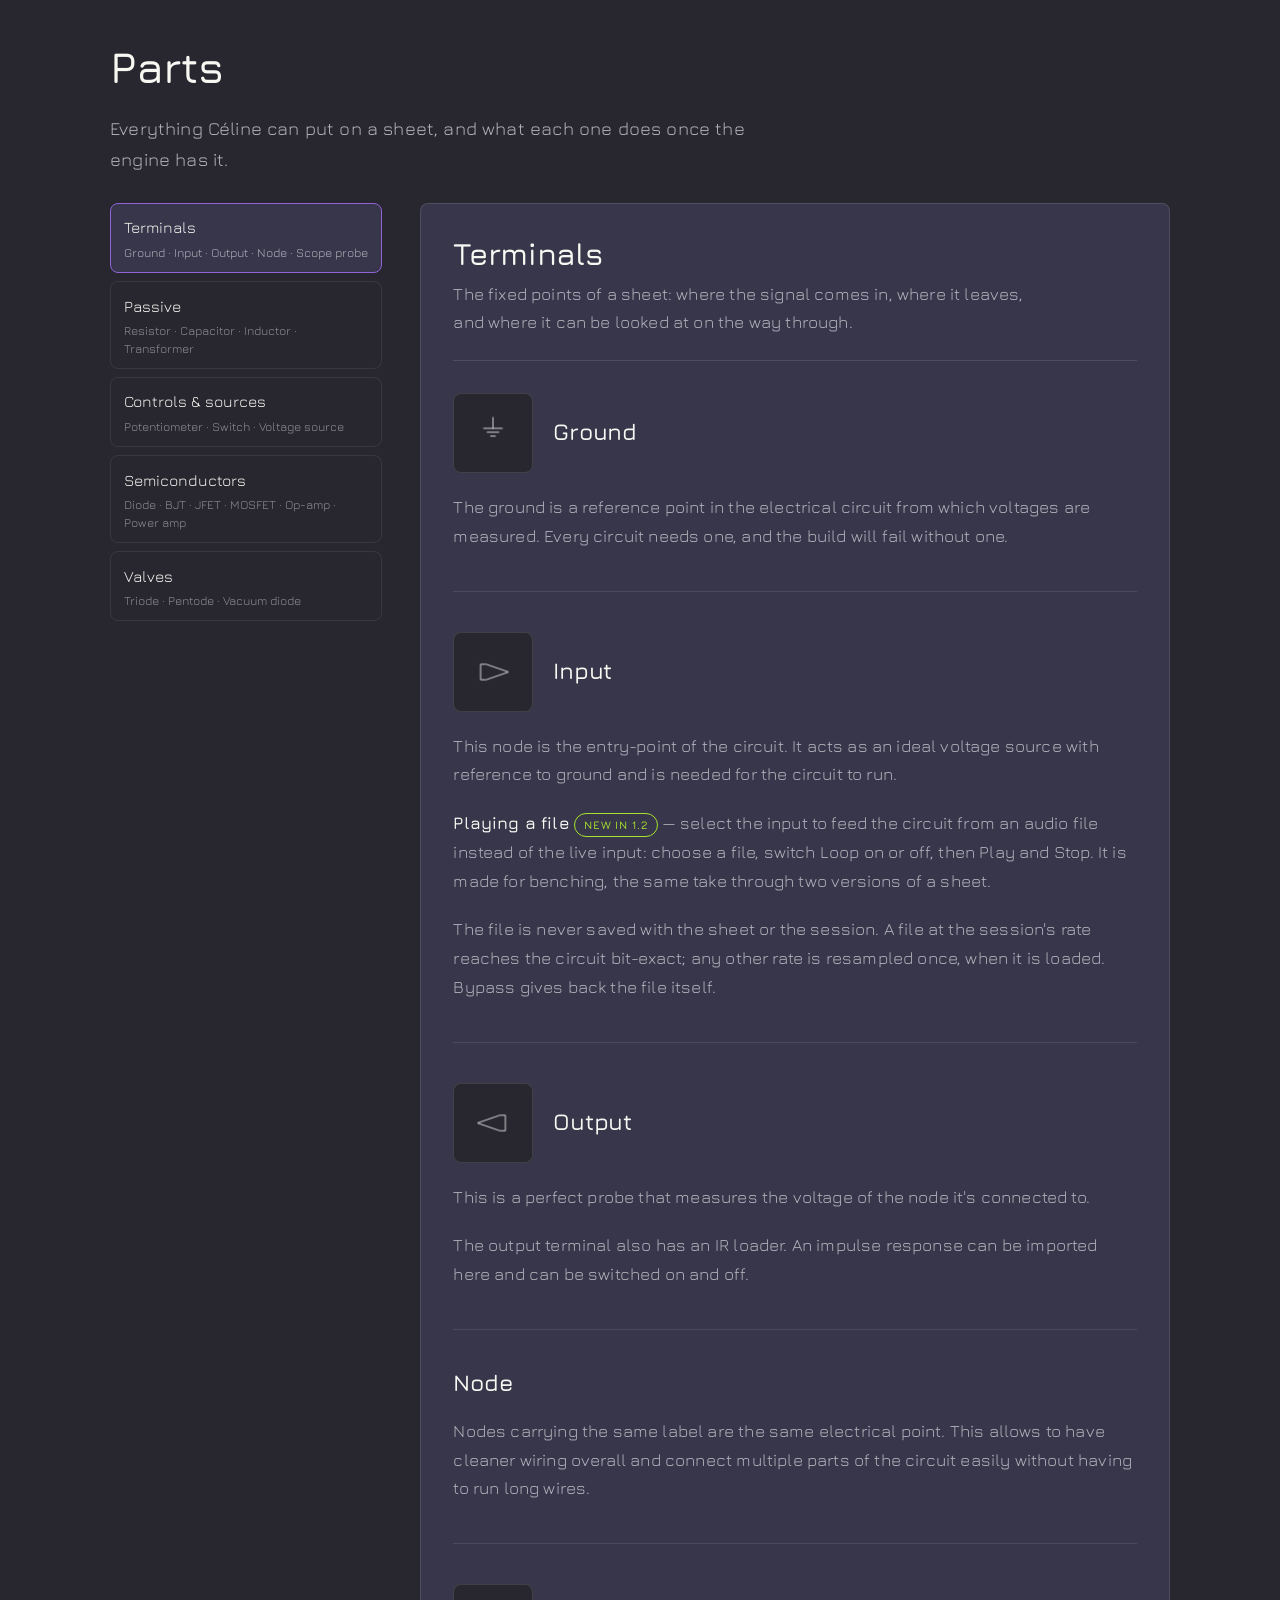
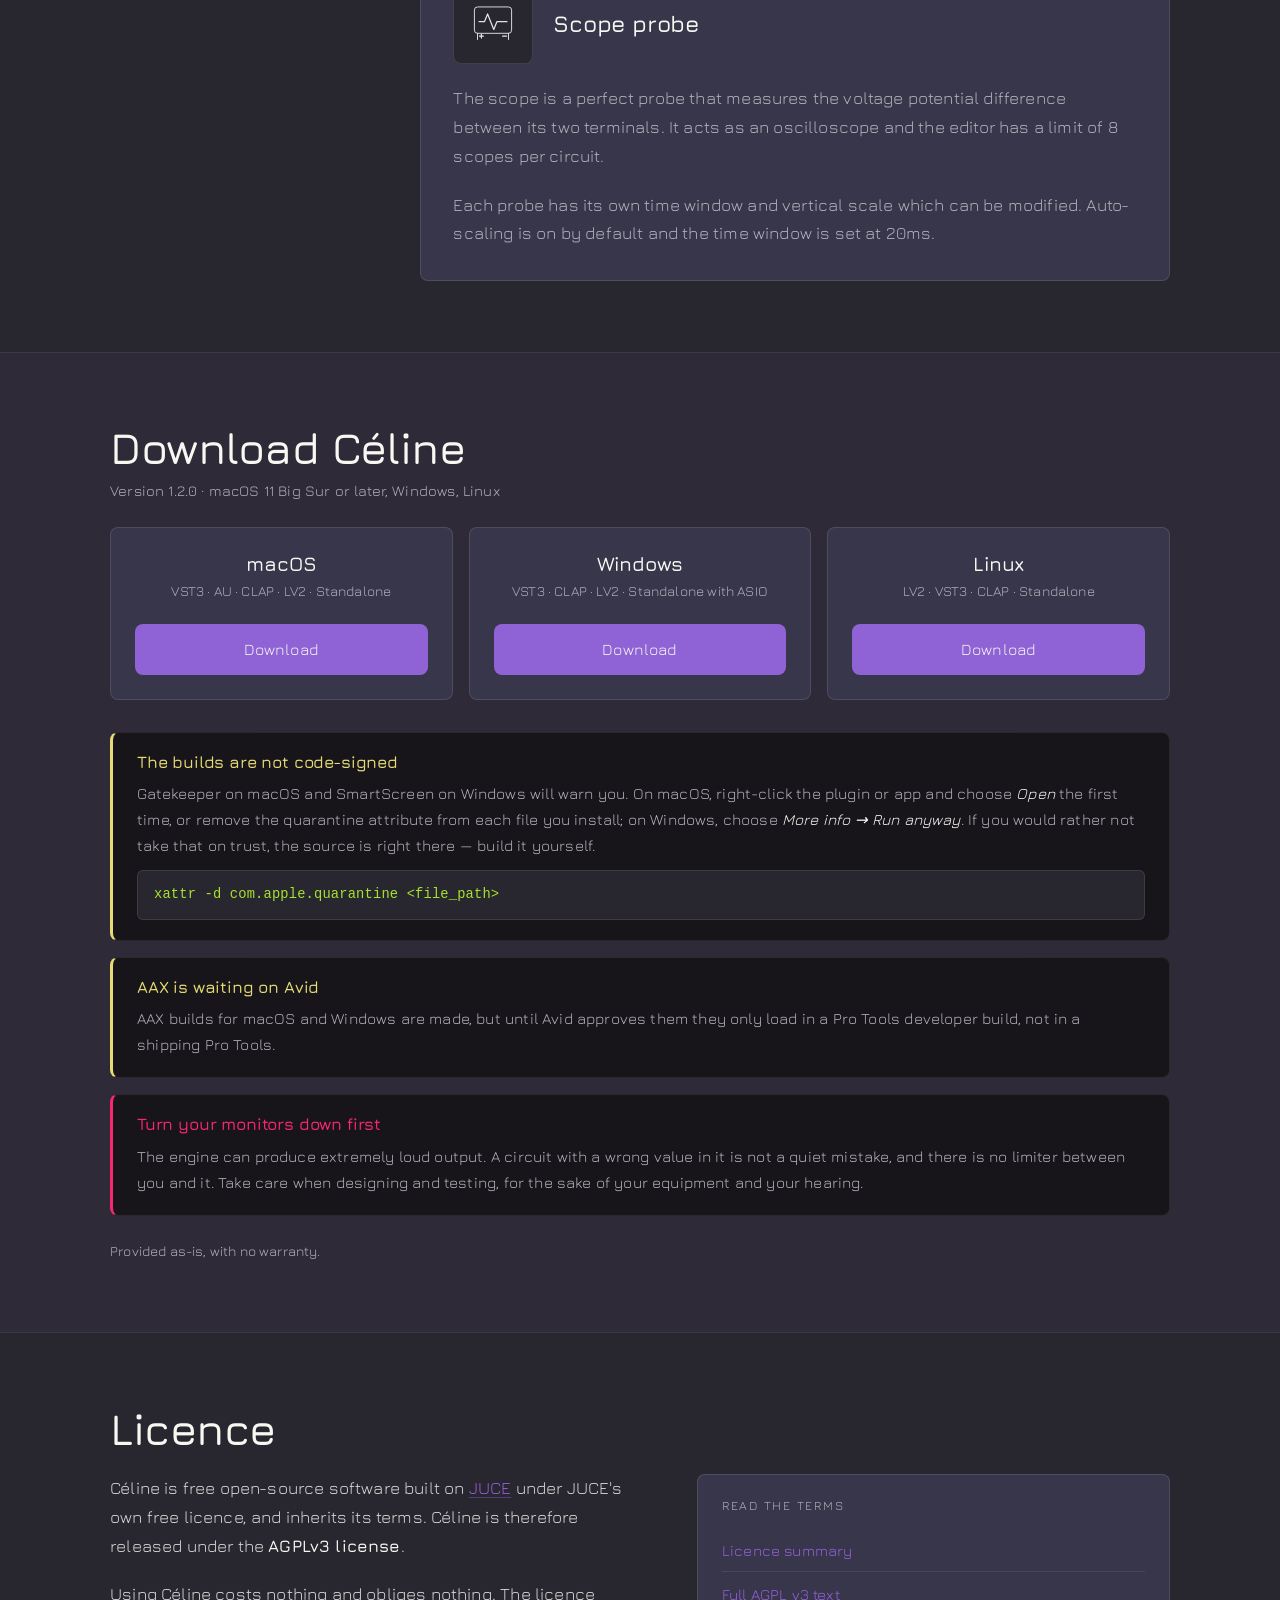
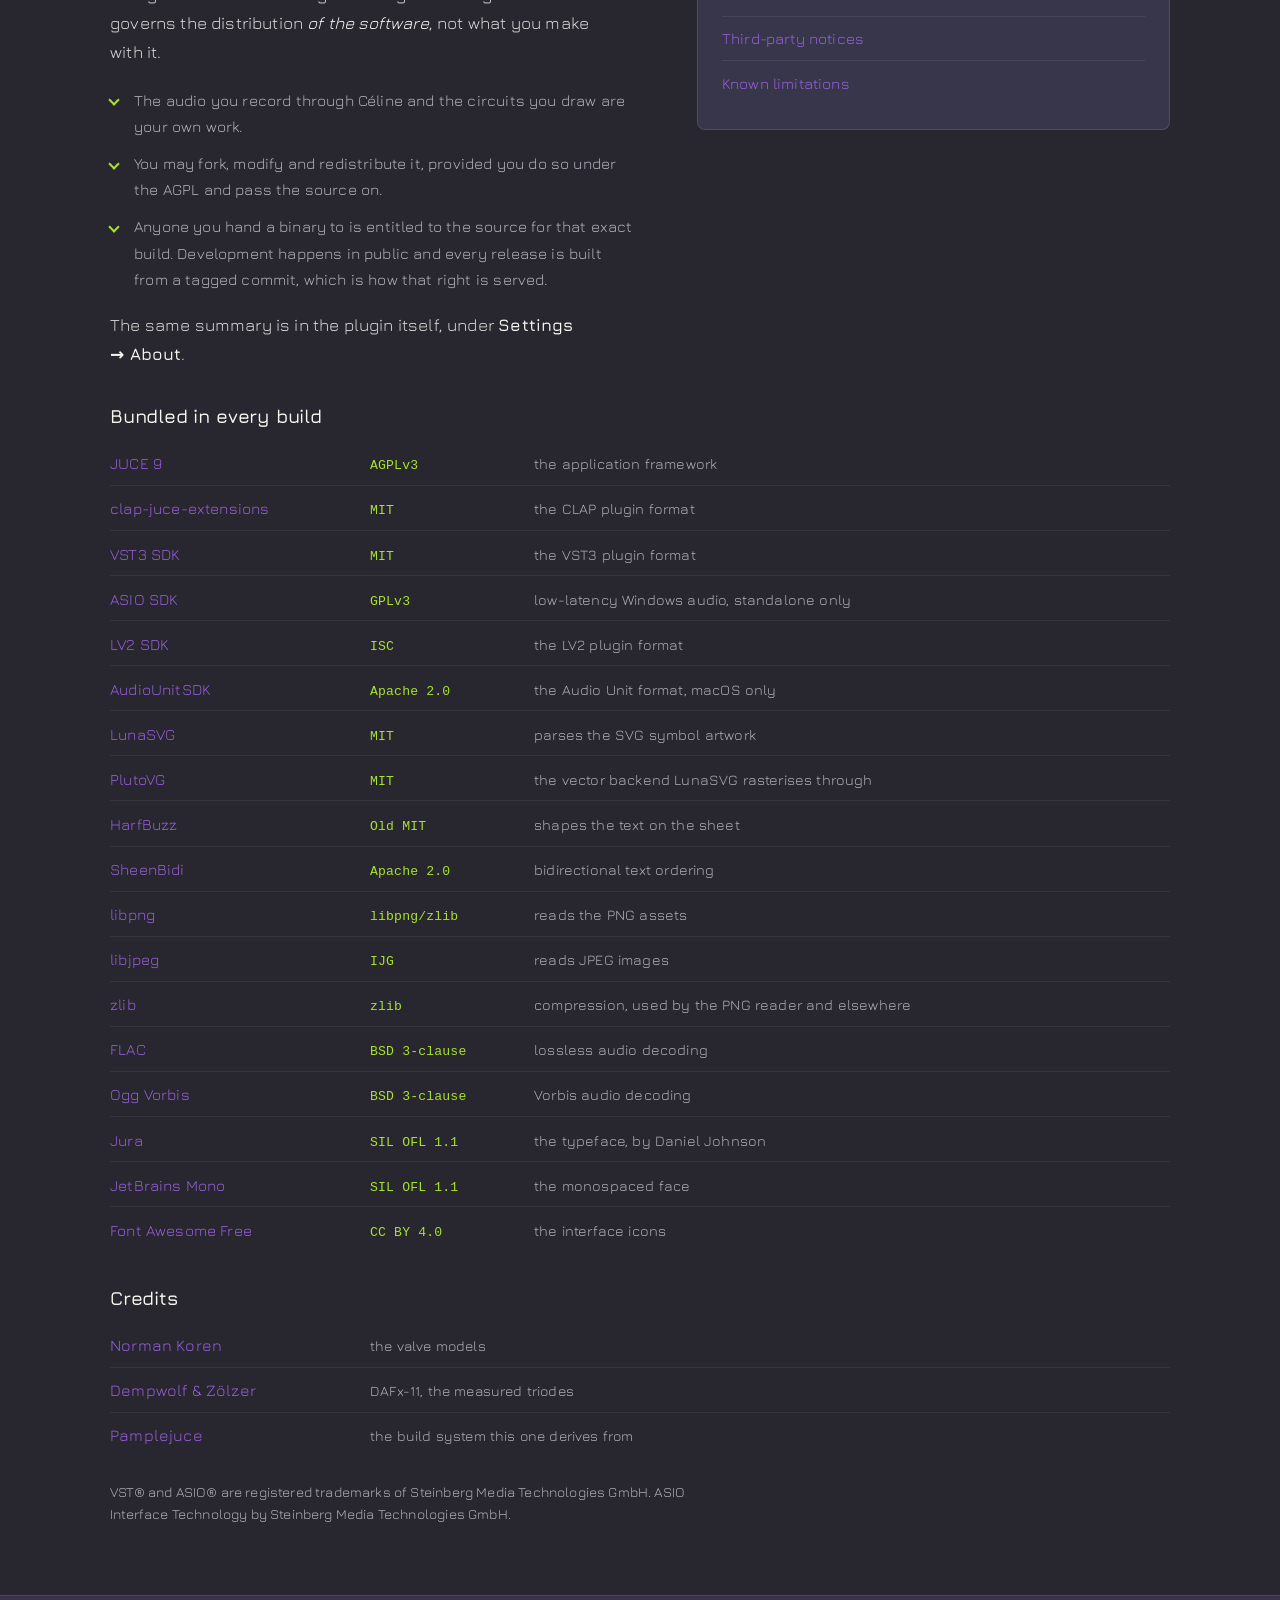
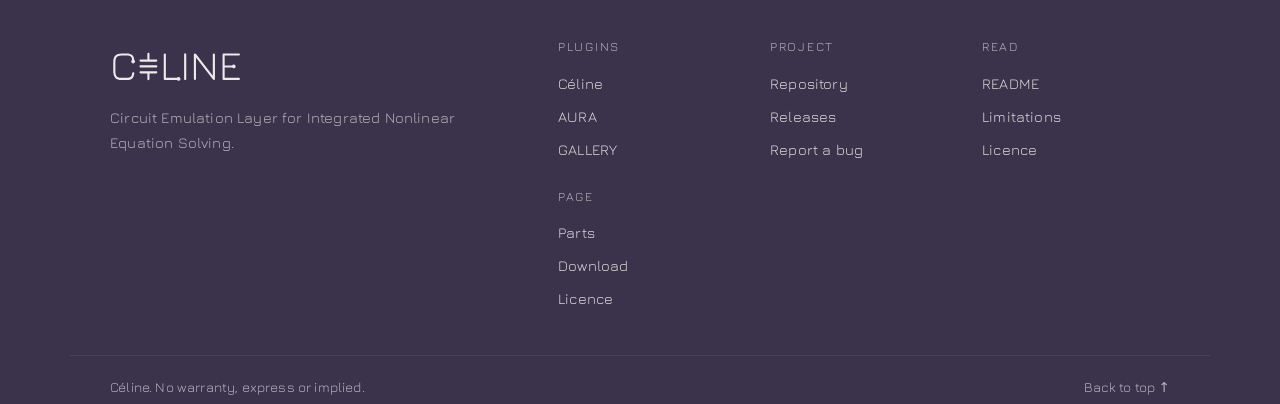
==== commit b9a31dce: "Use real screenshots: animated Céline hero, new AURA window - Céline hero: the plugin's screenshot o" ====
--- a/index.html
+++ b/index.html
@@ -110,7 +110,7 @@
     </ul>
   </div>
 
-  <!-- The sheet, drawn the way the plugin draws it. -->
+  <!-- The plugin itself, with the signal drawn moving along its wires. -->
   <div class="wrap">
     <figure class="sheet" aria-labelledby="sheet-cap">
 
@@ -119,87 +119,27 @@
         <span class="sheet-title">diode-clipper.celsch</span>
       </div>
 
-      <svg class="schematic" viewBox="0 0 960 400" role="img" aria-label="A diode clipper schematic: the input feeds a 10k resistor, two anti-parallel 1N4148 diodes clip the signal to ground, and a 100k potentiometer named Volume sets the output level.">
-        <defs>
-          <pattern id="dots" width="20" height="20" patternUnits="userSpaceOnUse">
-            <circle cx="1" cy="1" r="1" fill="var(--grid)"/>
-          </pattern>
-        </defs>
-        <rect width="960" height="400" fill="url(#dots)"/>
-
-        <!-- The wiring, solid, the way a schematic should read. -->
-        <g class="wires">
-          <path d="M165 150 H290"/>
-          <path d="M380 150 H700"/>
-          <path d="M430 150 V222"/>
-          <path d="M430 262 V305"/>
-          <path d="M540 150 V222"/>
-          <path d="M540 262 V305"/>
-          <path d="M430 305 H540"/>
-          <path d="M485 305 V330"/>
-          <path d="M700 150 V215"/>
-          <path d="M700 295 V320"/>
-          <path d="M805 255 H732"/>
-        </g>
-
-        <!-- The same run again, dashed and moving: the signal, not the wire.
-
-             Every path here is written in the direction the signal travels,
-             because that is the direction the dashes march in. The last one
-             is therefore *not* the copy of its neighbour in `.wires` that it
-             looks like — that one is drawn 805→732, right to left, and a
-             wire the signal appears to run backwards along is worse than one
-             it does not run along at all. -->
-          <g class="wire-flow" aria-hidden="true">
-               <path d="M165 150 H290"></path>
-               <path d="M380 150 H700"></path>
-               <path d="M430 150 V222"></path>
-               <path d="M430 262 V305"></path>
-               <path d="M540 150 V222"></path>
-               <path d="M540 262 V305"></path>
-               <path d="M430 305 H485"></path>
-               <path d="M540 305 H485"></path>
-               <path d="M485 305 V330"></path>
-               <path d="M700 150 V215"></path>
-               <path d="M700 295 V320"></path>
-               <path d="M732 255 H805"></path>
-          </g>
-
-        <g class="parts">
-          <!-- input terminal -->
-          <path d="M90 120 L90 180 L165 150 Z"/>
-          <!-- series resistor -->
-          <rect x="290" y="132" width="90" height="36"/>
-          <!-- clipping pair, anti-parallel -->
-          <path d="M408 222 H452 L430 258 Z" class="fill"/>
-          <path d="M408 262 H452"/>
-          <path d="M518 222 H562"/>
-          <path d="M518 262 H562 L540 226 Z" class="fill"/>
-          <!-- volume potentiometer, wiper arrow feeding the output -->
-          <rect x="680" y="215" width="40" height="80"/>
-          <path d="M744 249 L730 255 L744 261"/>
-          <!-- output terminal -->
-          <path d="M880 225 L880 285 L805 255 Z"/>
-          <!-- grounds -->
-          <path d="M463 330 H507 M470 338 H500 M477 346 H494"/>
-          <path d="M678 320 H722 M685 328 H715 M692 336 H708"/>
-        </g>
-
-        <g class="junctions">
-          <circle cx="430" cy="150" r="5"/>
-          <circle cx="540" cy="150" r="5"/>
-          <circle cx="485" cy="305" r="5"/>
-        </g>
-
-        <g class="captions">
-          <text x="90" y="108" class="c-dim">IN</text>
-          <text x="880" y="212" class="c-dim" text-anchor="end">OUT</text>
-          <text x="335" y="200" class="c-val" text-anchor="middle">10k</text>
-          <text x="430" y="378" class="c-name" text-anchor="middle">1N4148</text>
-          <text x="540" y="378" class="c-name" text-anchor="middle">1N4148</text>
-          <text x="700" y="200" text-anchor="middle"><tspan class="c-name">Volume</tspan> <tspan class="c-val">100k</tspan></text>
-        </g>
-      </svg>
+      <div class="live-shot">
+        <img src="assets/diode-clipper.webp" width="2000" height="1202"
+             alt="Céline's editor with a diode clipper drawn on the sheet: the input feeds a 10k resistor, two anti-parallel 1N4148 diodes clip the signal to ground, and a 100k potentiometer named Volume sets the output level. Its knob sits in the strip along the bottom.">
+
+        <!--  The signal, dashed and moving, laid over the screenshot's own wires.
+              Coordinates are the screenshot's pixels (the viewBox is its size),
+              taken from the purple wire runs in the image, so the overlay scales
+              with it. Every path runs in the direction the signal travels,
+              because that is the direction the dashes march in. -->
+        <svg class="wire-flow" viewBox="0 0 2000 1202" aria-hidden="true">
+          <path d="M476 490 H590"/>
+          <path d="M704 490 H1160"/>
+          <path d="M818 490 V605"/>
+          <path d="M932 490 V605"/>
+          <path d="M818 718 H875"/>
+          <path d="M932 718 H875"/>
+          <path d="M875 718 V775"/>
+          <path d="M1160 490 V605"/>
+          <path d="M1246 661 H1332"/>
+        </svg>
+      </div>
 
       <figcaption id="sheet-cap" class="sheet-cap">
         Example : simple soft clipper
@@ -258,13 +198,6 @@
         </li>
       </ol>
     </div>
-
-    <figure class="shot">
-      <img src="assets/interface.png"
-           alt="The Céline plugin window: parts palette on the left, a triode stage drawn on the schematic sheet, inspector and console on the right, and the control strip along the bottom."
-           loading="lazy" decoding="async">
-      <figcaption>Céline's editor.</figcaption>
-    </figure>
 
     <div class="keys">
       <h3 class="keys-title">Key bindings</h3>
--- a/styles.css
+++ b/styles.css
@@ -12,7 +12,7 @@
      4.  Header and navigation
      5.  Buttons
      6.  Hero
-     7.  The sheet (hero schematic)
+     7.  The sheet (hero screenshot)
      8.  Section furniture
      9.  What it is: two columns, steps, screenshot, key bindings
      10. Parts browser
@@ -358,7 +358,7 @@
 }
 
 
-/* ══ 7. The sheet (hero schematic) ═══════════════════════════════════════ */
+/* ══ 7. The sheet (hero screenshot) ═══════════════════════════════════════ */
 
 .sheet {
   margin: clamp(1.75rem, 4vw, 2.75rem) 0 0;
@@ -385,52 +385,34 @@
   font-family: var(--mono); font-size: 0.82rem;
 }
 
-.schematic { width: 100%; display: block; background: var(--bg); }
-
-.schematic .wires path {
+/* The plugin's own screenshot, with the signal laid over its wires. The
+   overlay's viewBox is the image's pixel size, so the two scale together. */
+.live-shot { position: relative; }
+.live-shot img { width: 100%; }
+.live-shot .wire-flow {
+  position: absolute; inset: 0;
+  width: 100%; height: 100%;
+  pointer-events: none;
+}
+
+/* Sits exactly on top of the purple wire, so the wire stays a wire and the
+   dashes read as something travelling along it. One dash period is 54, and
+   the animation moves two of them, so the loop has no seam. */
+.wire-flow path {
   fill: none;
-  stroke: var(--violet);
-  stroke-width: 2.4;
+  stroke: var(--text);
+  stroke-width: 4;
   stroke-linecap: round;
-}
-
-/* Sits exactly on top of the solid run, so the wire stays a wire and the
-   dashes read as something travelling along it. */
-.schematic .wire-flow path {
-  fill: none;
-  stroke: var(--green);
-  stroke-width: 2.4;
-  stroke-linecap: round;
-  stroke-dasharray: 5 22;
-  animation: flow 2.4s linear infinite;
-}
-
-.schematic .parts rect,
-.schematic .parts path {
-  fill: none;
-  stroke: var(--text-dim);
-  stroke-width: 2.4;
-  stroke-linecap: round;
-  stroke-linejoin: round;
-}
-.schematic .parts .fill { fill: var(--text-dim); }
-.schematic .junctions circle { fill: var(--text-dim); }
-
-.schematic text {
-  font-family: var(--font);
-  font-size: 19px;
-  letter-spacing: 0.04em;
-}
-.schematic .c-name { fill: var(--yellow); }
-.schematic .c-val  { fill: var(--green); }
-.schematic .c-dim  { fill: var(--text-dim); }
-
-/* Purely decorative — the solid wires underneath carry the drawing, so
+  stroke-dasharray: 10 44;
+  animation: flow 1.2s linear infinite;
+}
+
+/* Purely decorative — the wires in the screenshot carry the drawing, so
    stopping this loses nothing. */
-@keyframes flow { to { stroke-dashoffset: -54; } }
+@keyframes flow { to { stroke-dashoffset: -108; } }
 
 @media (prefers-reduced-motion: reduce) {
-  .schematic .wire-flow { display: none; }
+  .wire-flow { display: none; }
 }
 
 .sheet-cap {
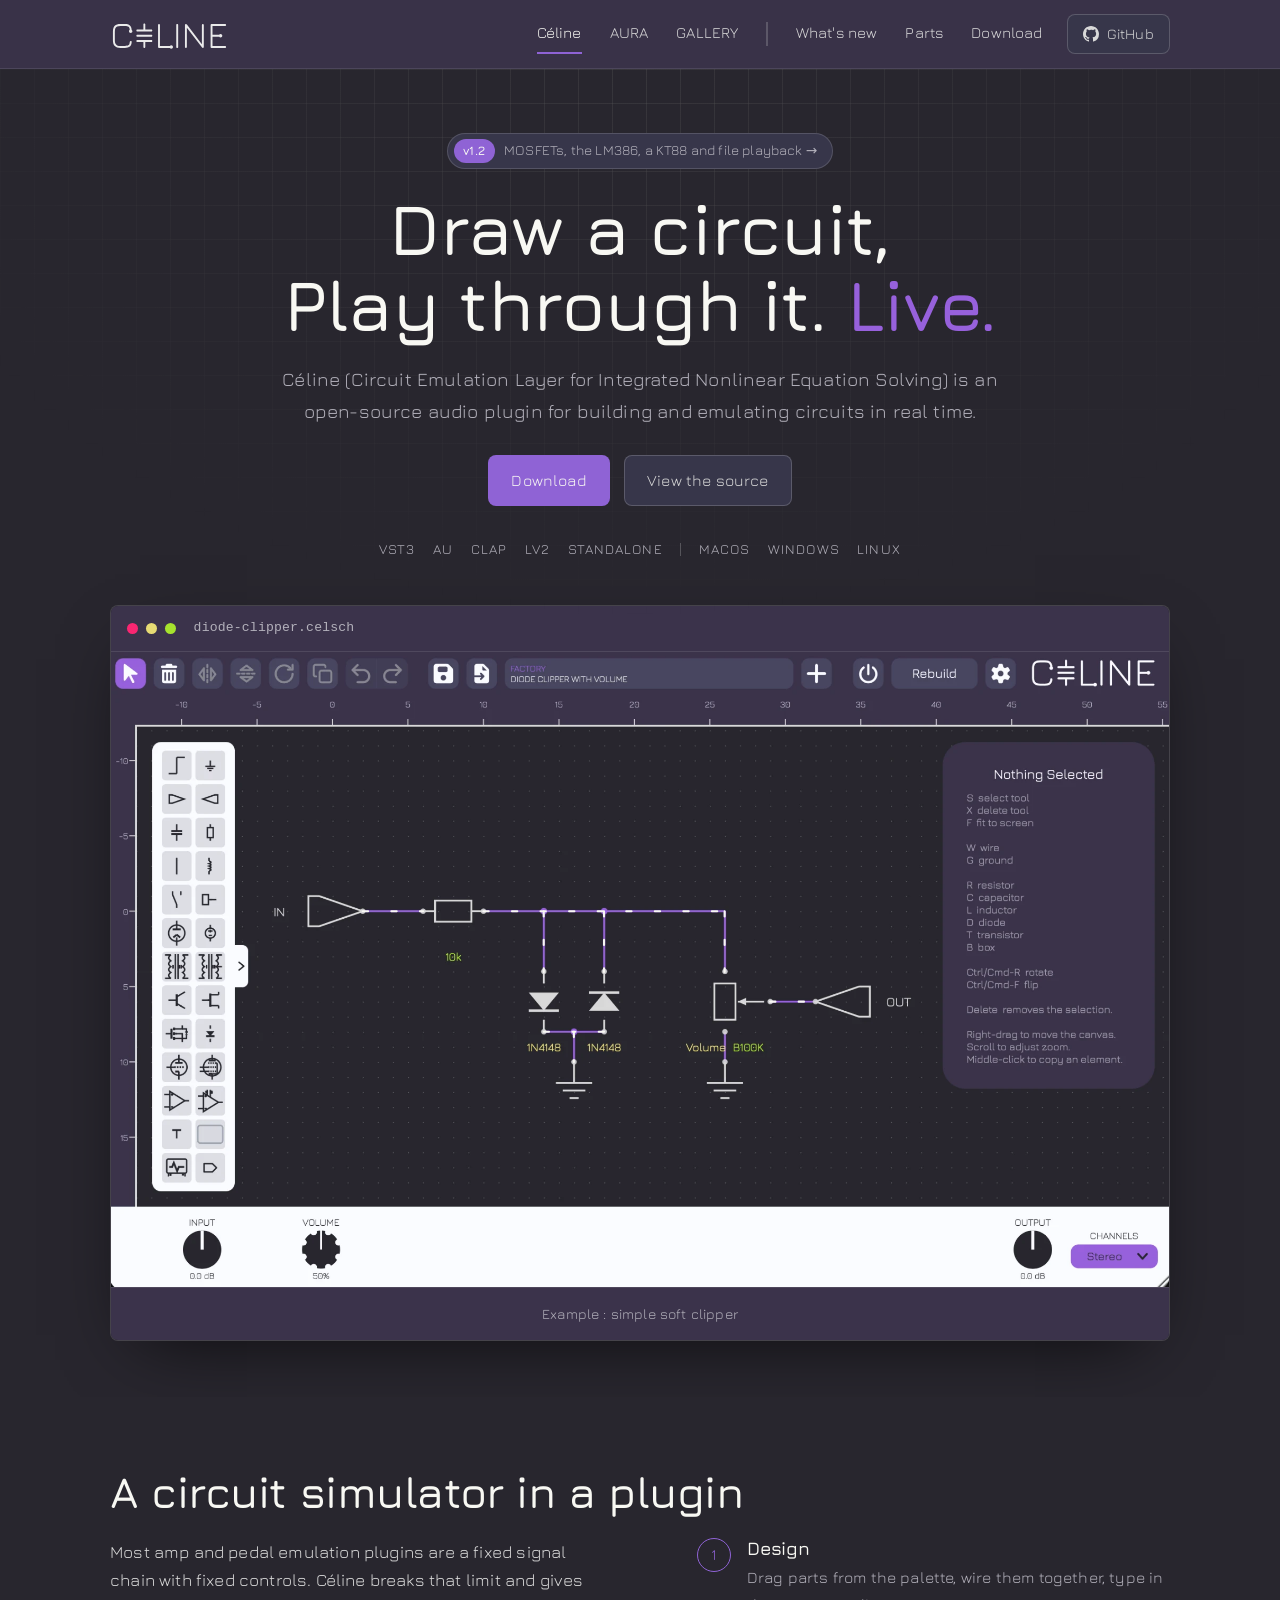
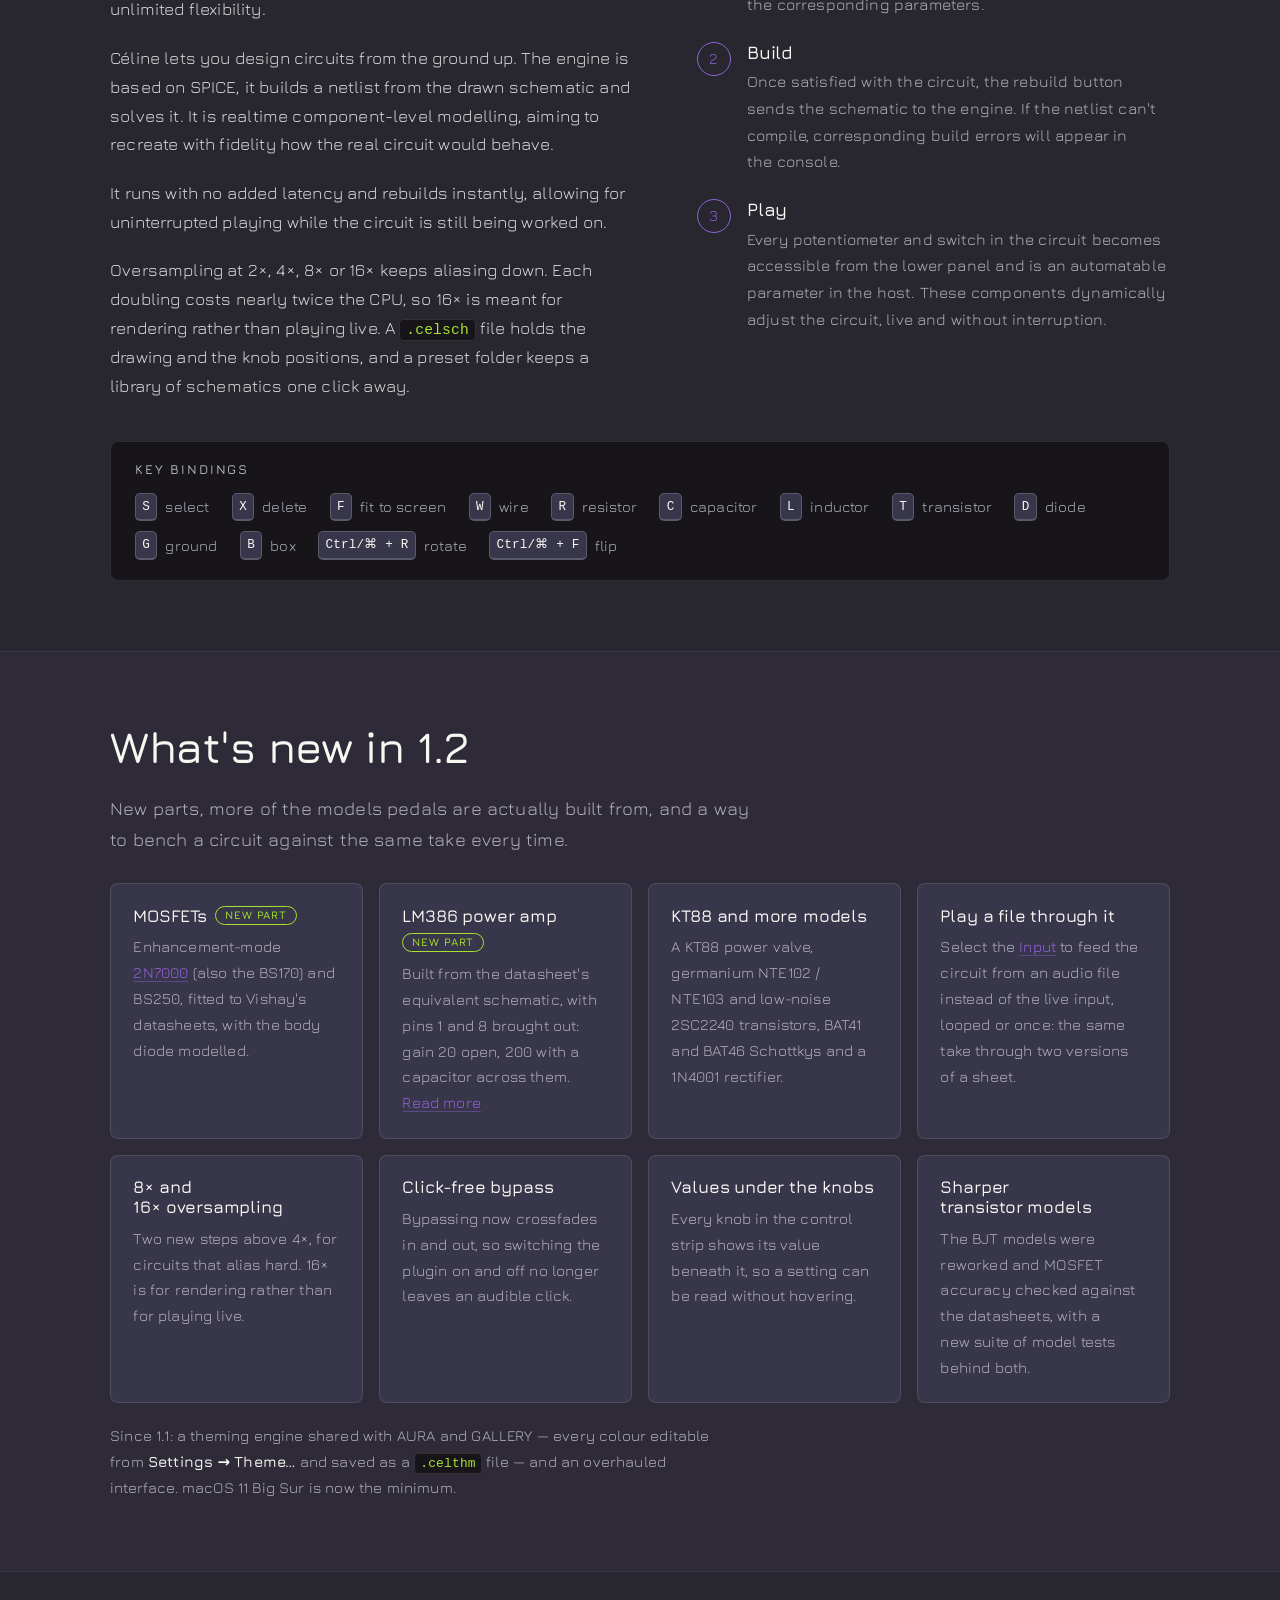
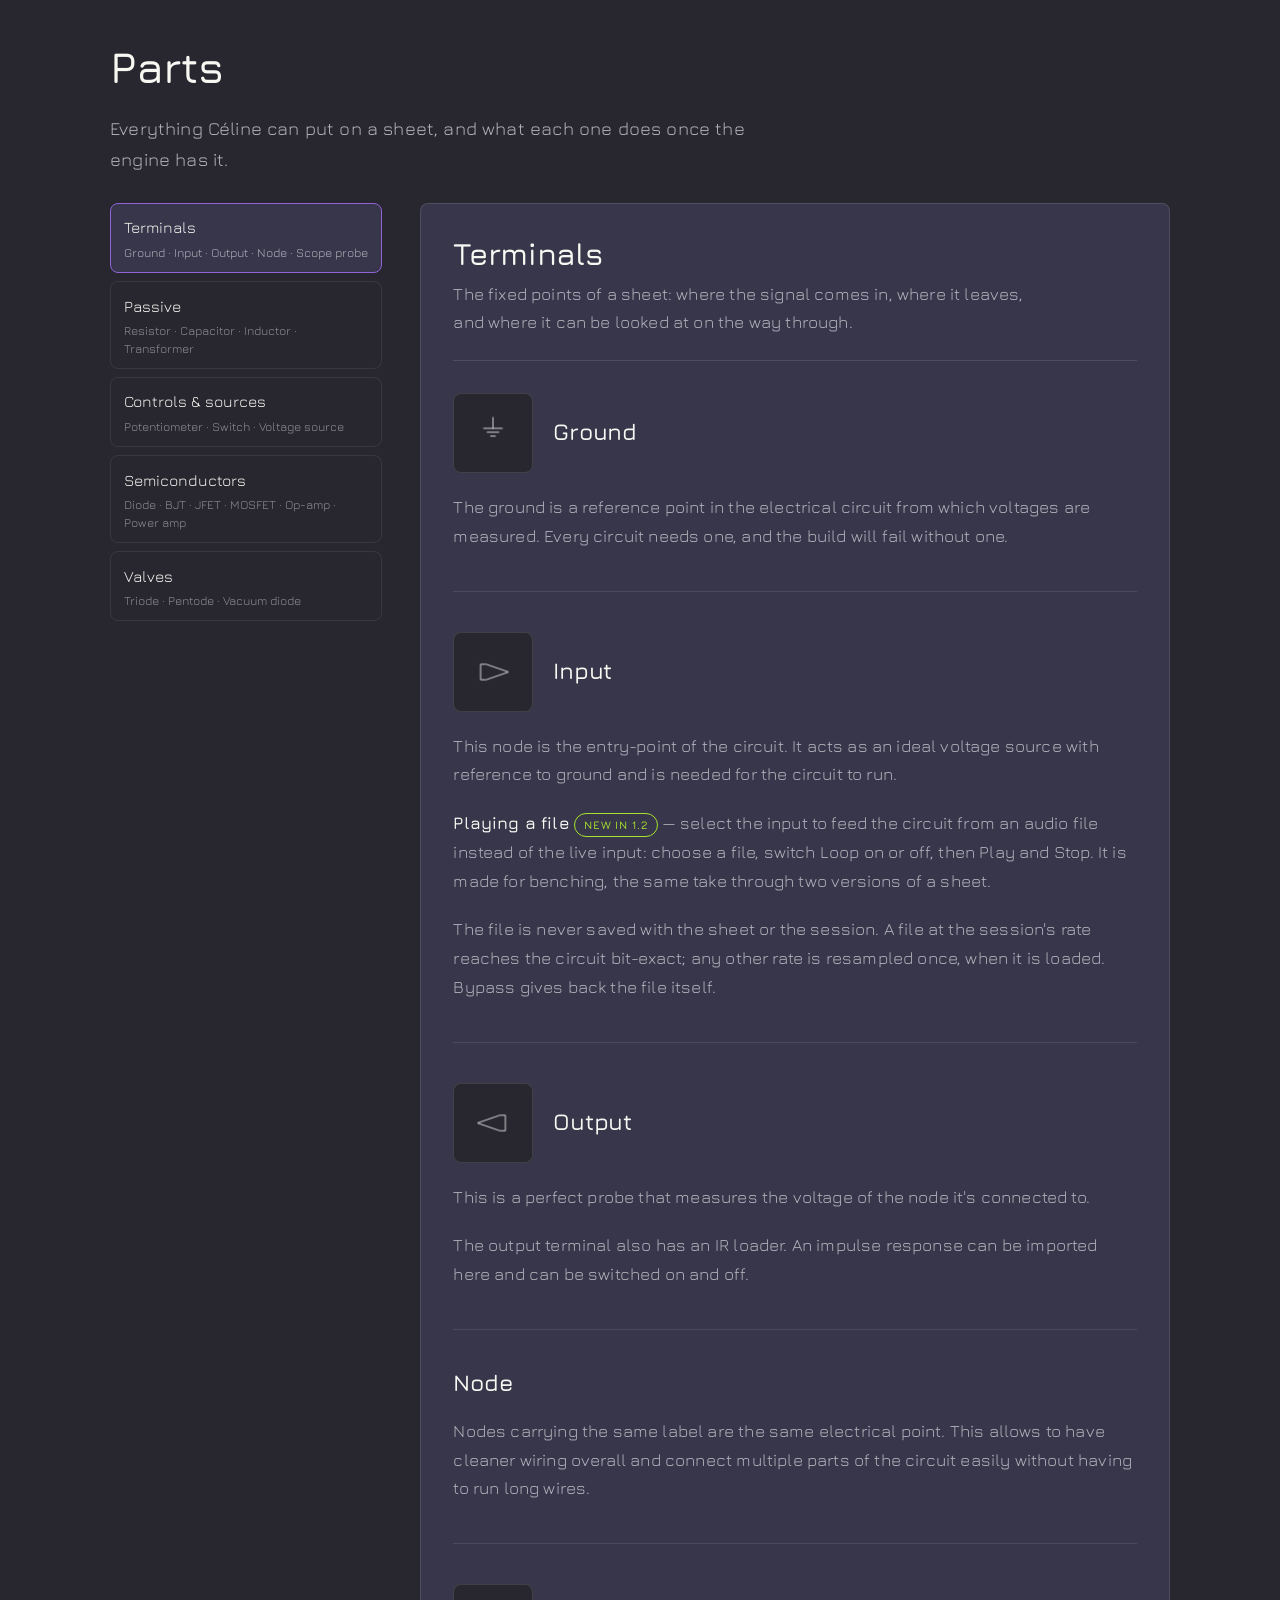
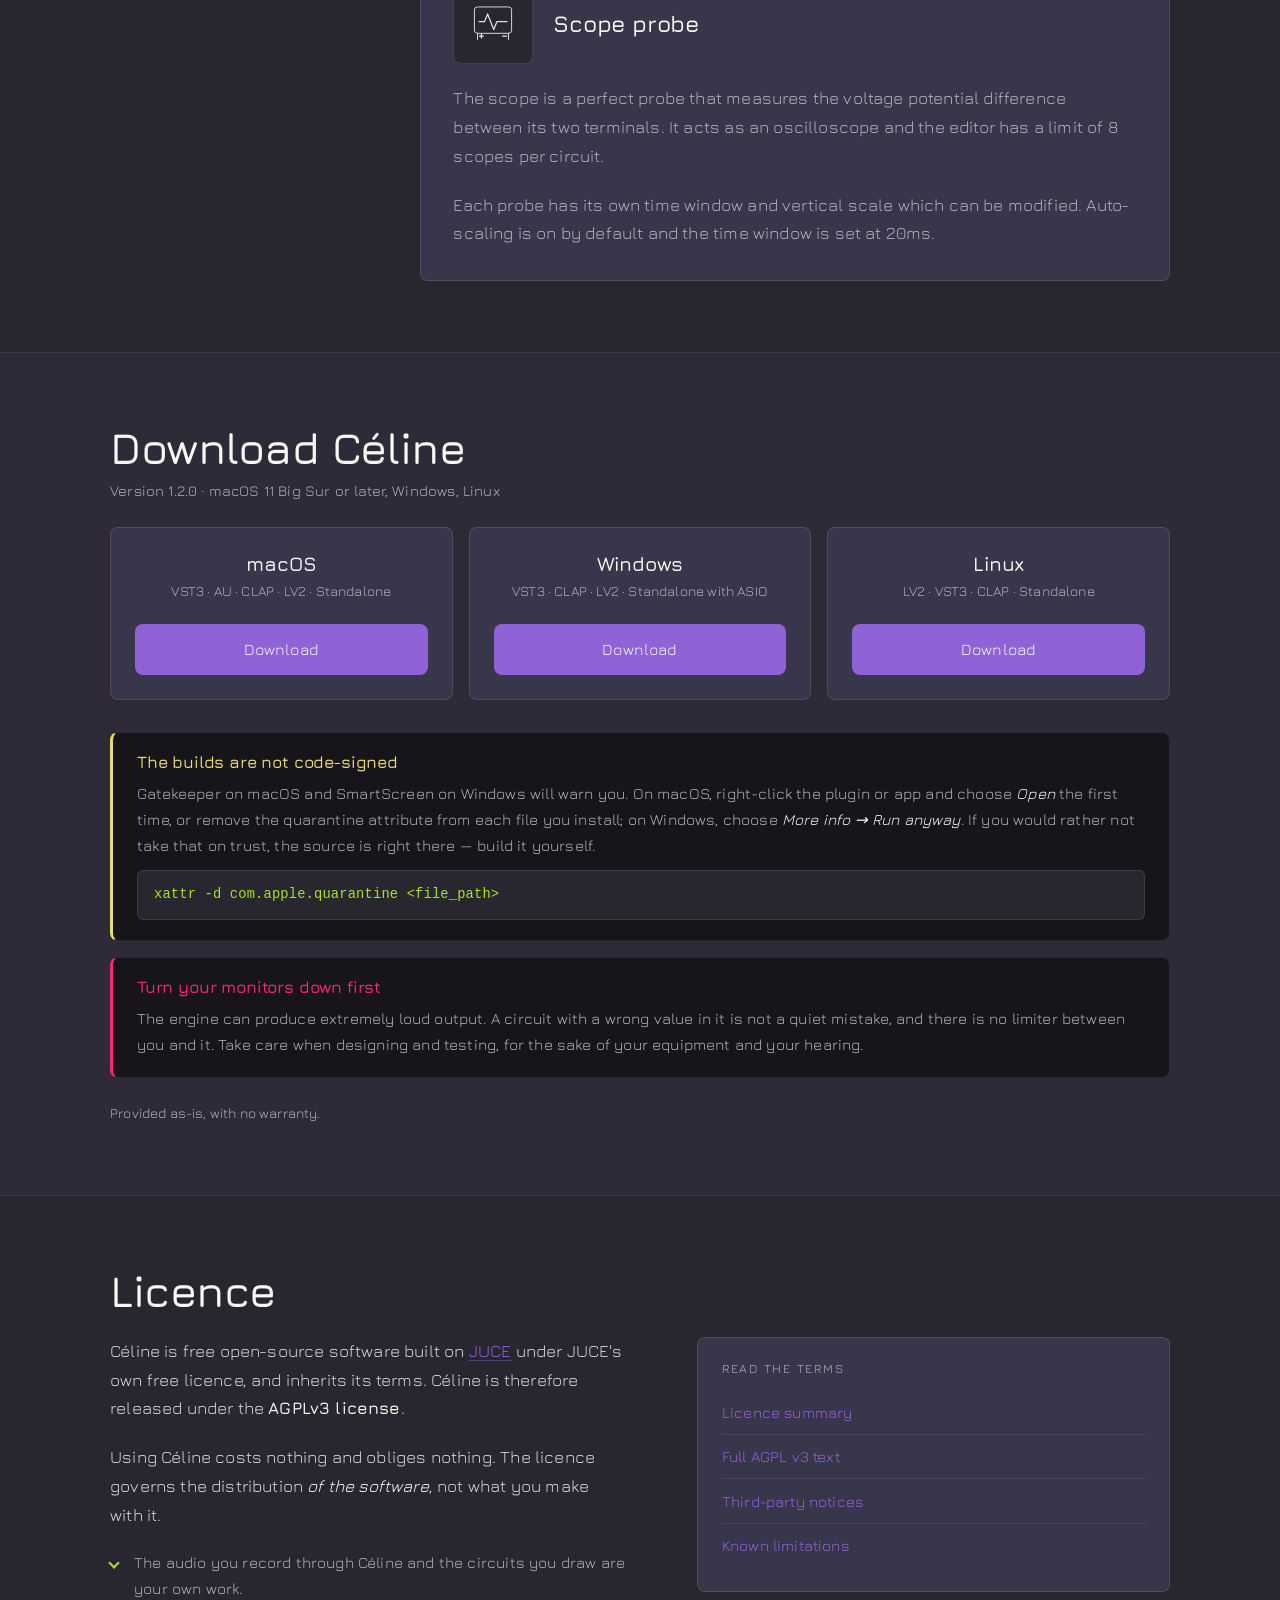
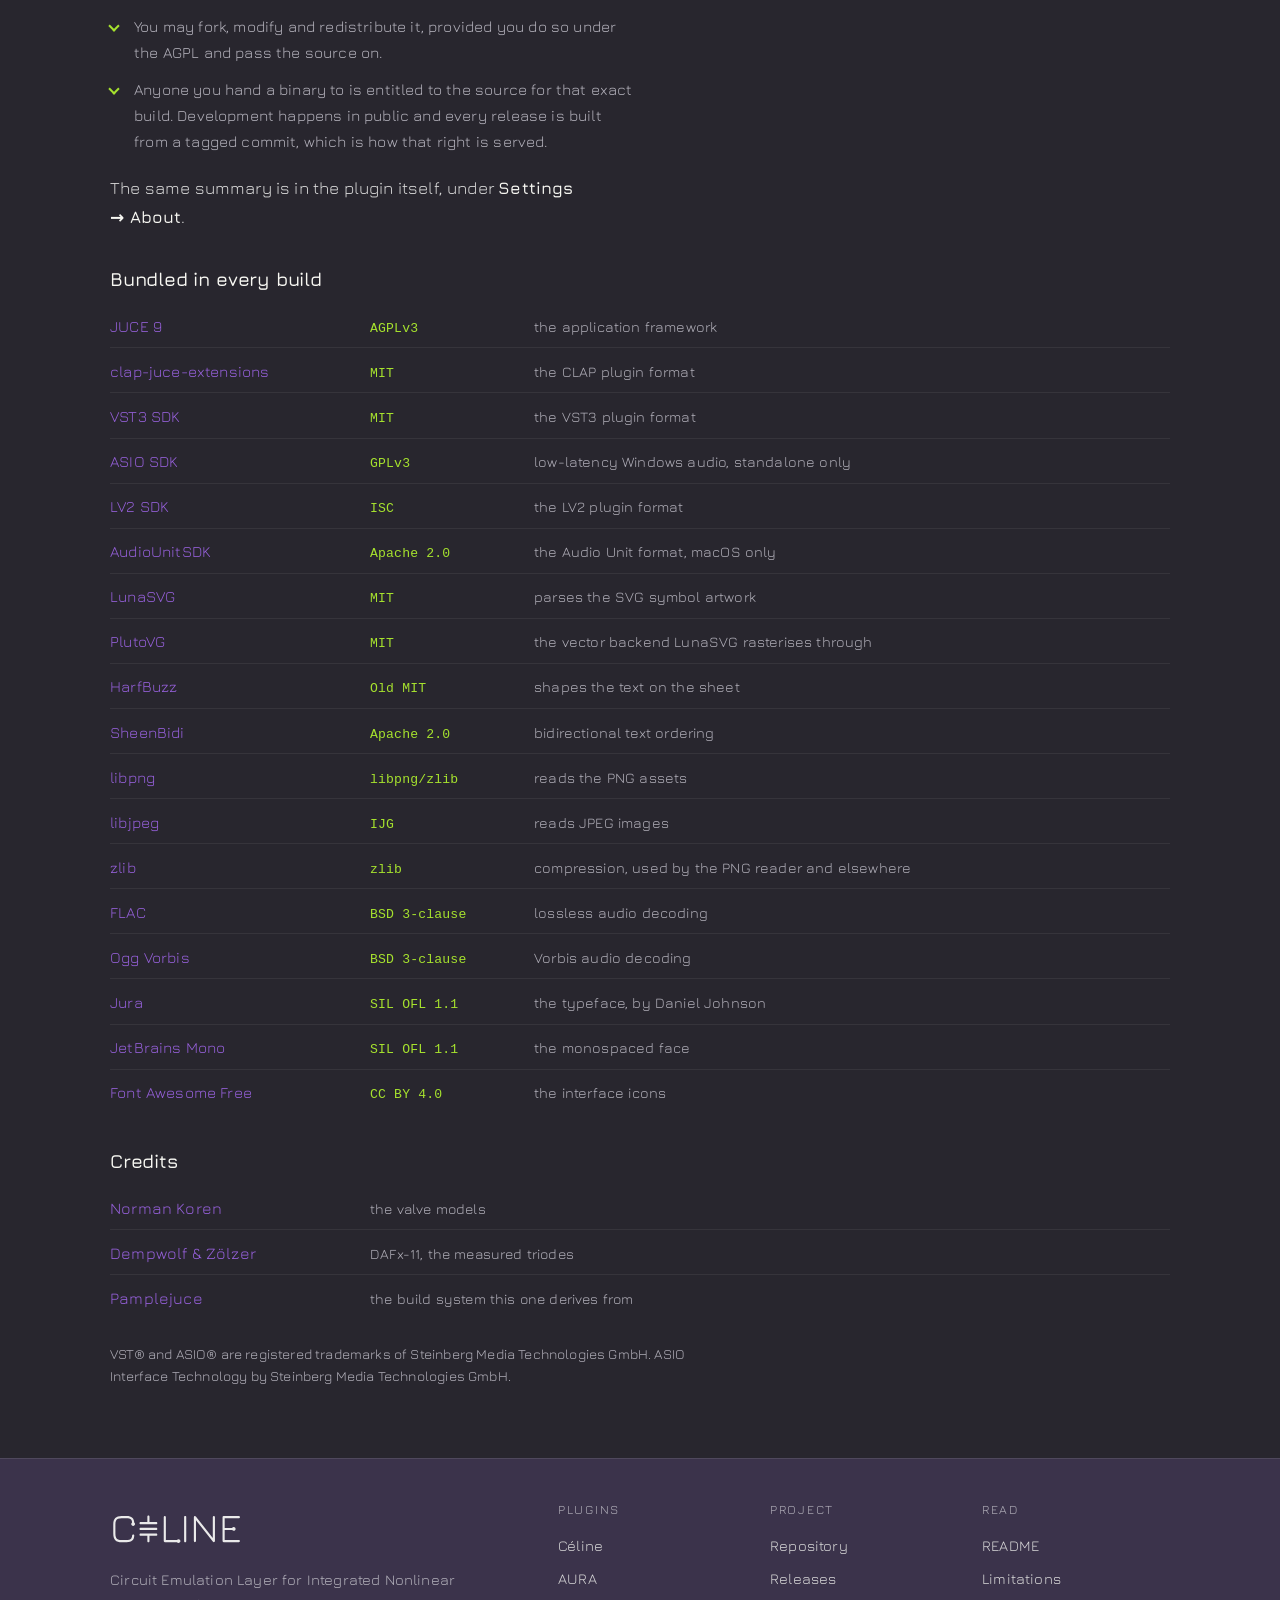
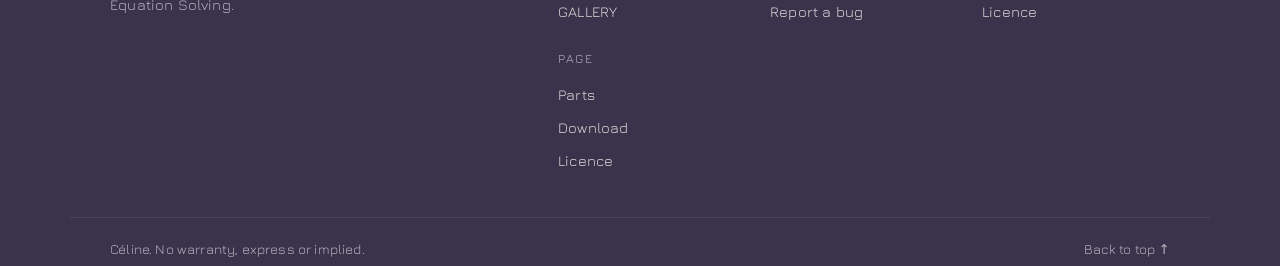
==== commit 21b923ba: "Remove AAX from all pages Drops AAX from the format strips and meta descriptions, and removes the "A" ====
--- a/index.html
+++ b/index.html
@@ -104,7 +104,7 @@
     </div>
 
     <ul class="format-strip" aria-label="Available formats">
-      <li>VST3</li><li>AU</li><li>CLAP</li><li>LV2</li><li>AAX</li><li>Standalone</li>
+      <li>VST3</li><li>AU</li><li>CLAP</li><li>LV2</li><li>Standalone</li>
       <li class="sep" aria-hidden="true"></li>
       <li>macOS</li><li>Windows</li><li>Linux</li>
     </ul>
@@ -946,14 +946,6 @@
         source is right there — build it yourself.
       </p>
       <pre class="cmd">xattr -d com.apple.quarantine &lt;file_path&gt;</pre>
-    </div>
-
-    <div class="callout">
-      <h3>AAX is waiting on Avid</h3>
-      <p>
-        AAX builds for macOS and Windows are made, but until Avid approves them they only
-        load in a Pro Tools developer build, not in a shipping Pro Tools.
-      </p>
     </div>
 
     <div class="callout danger">
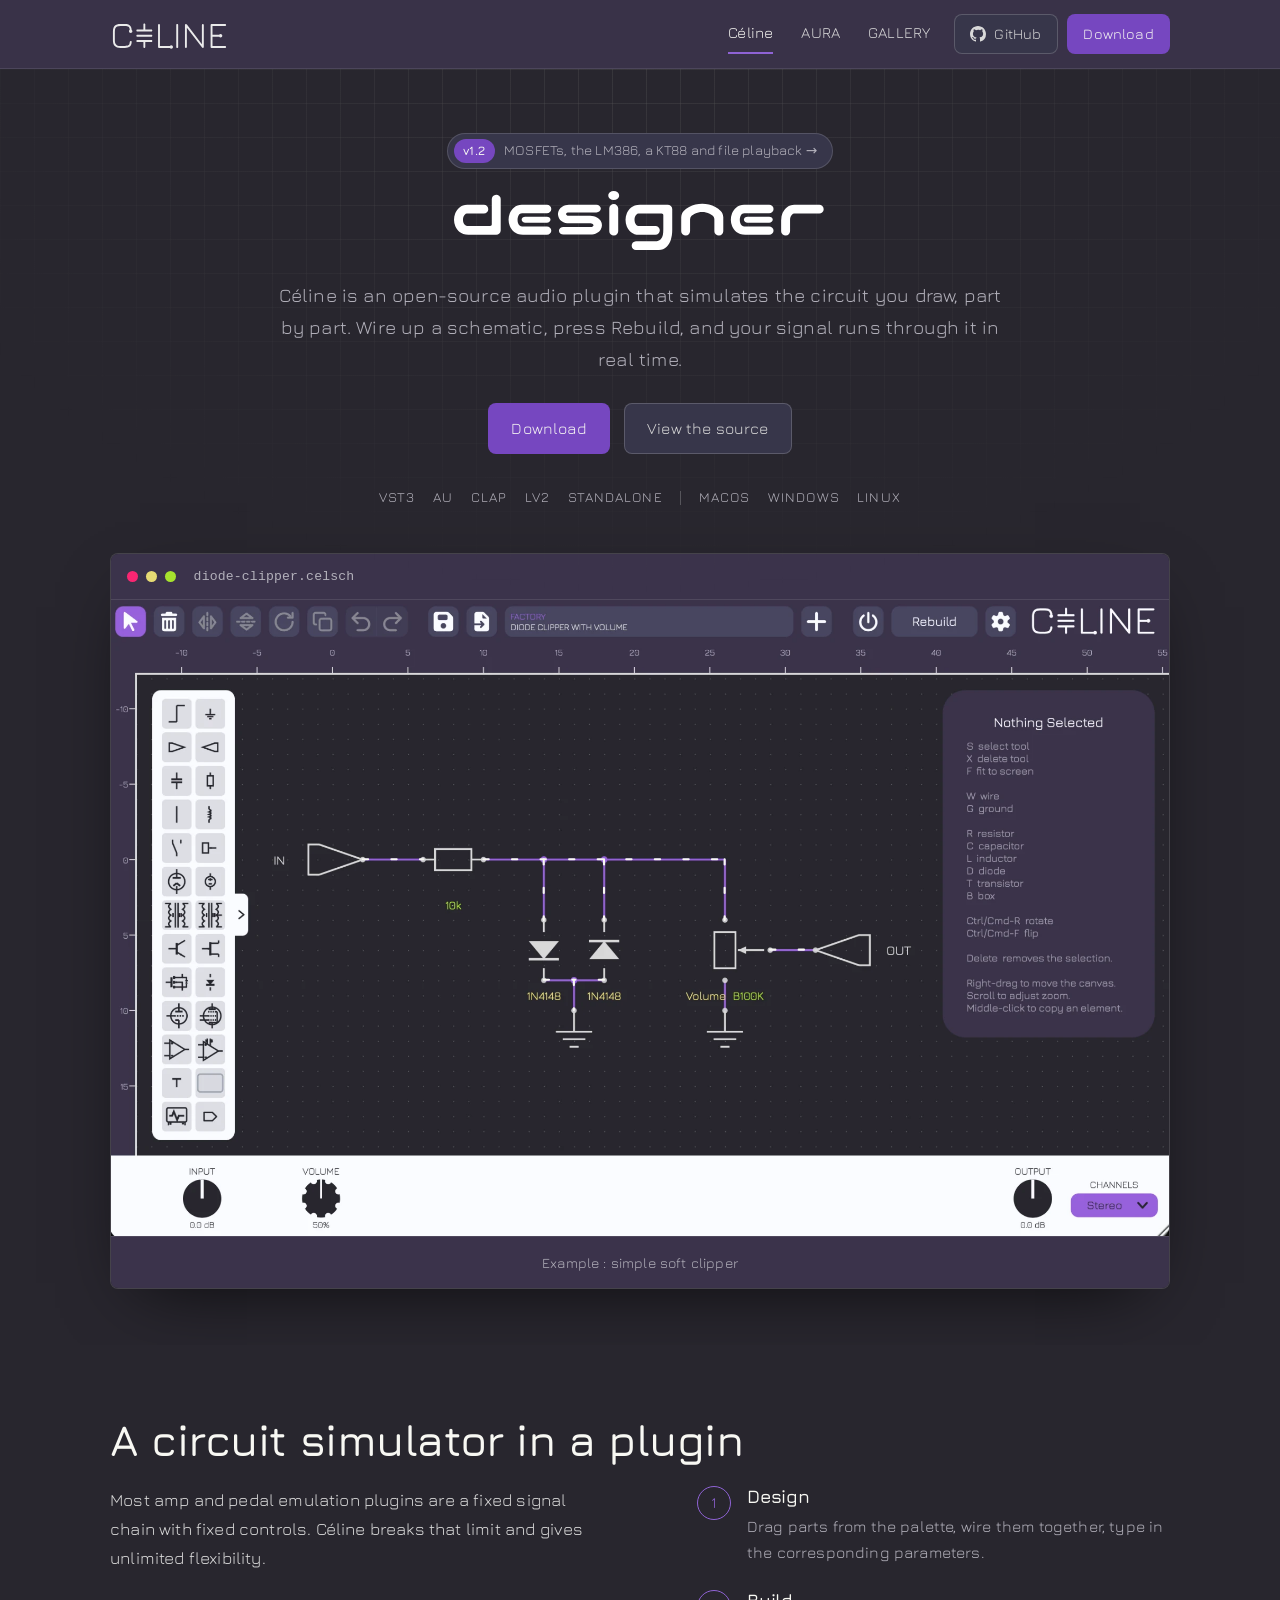
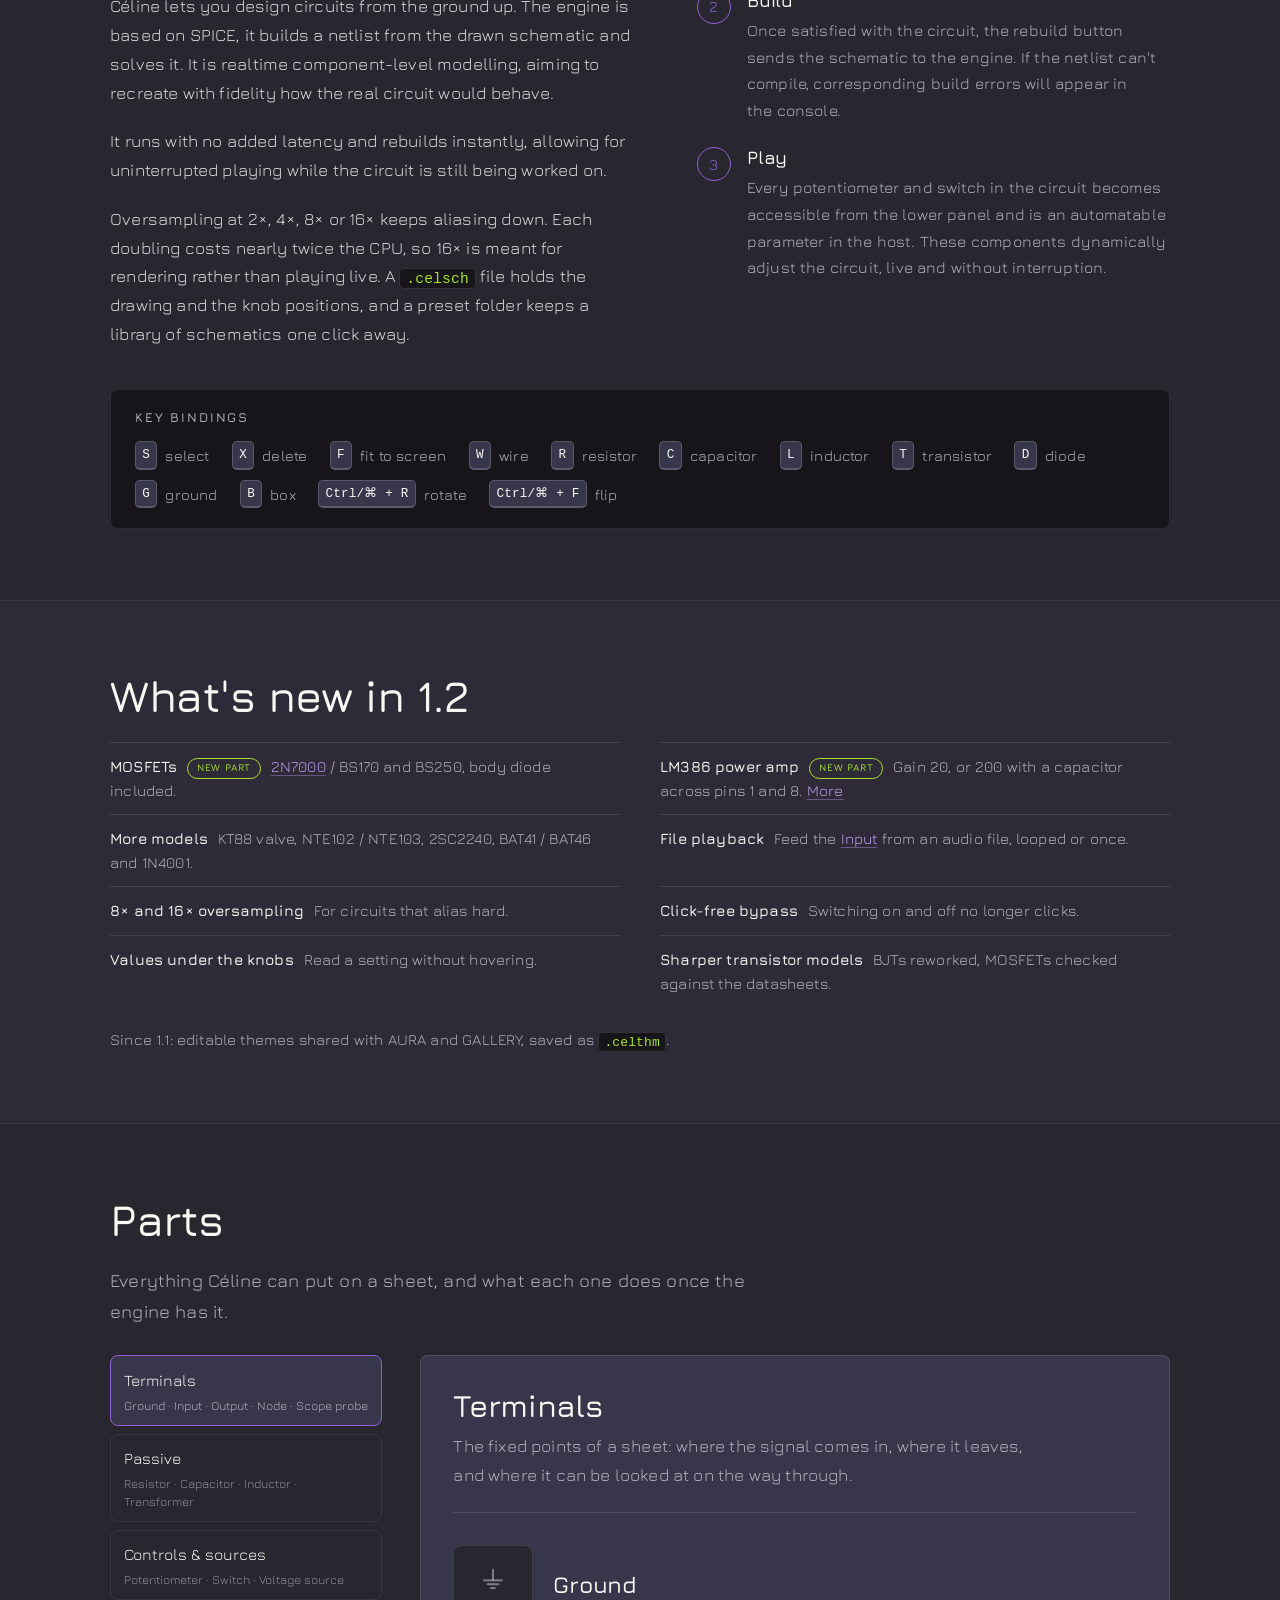
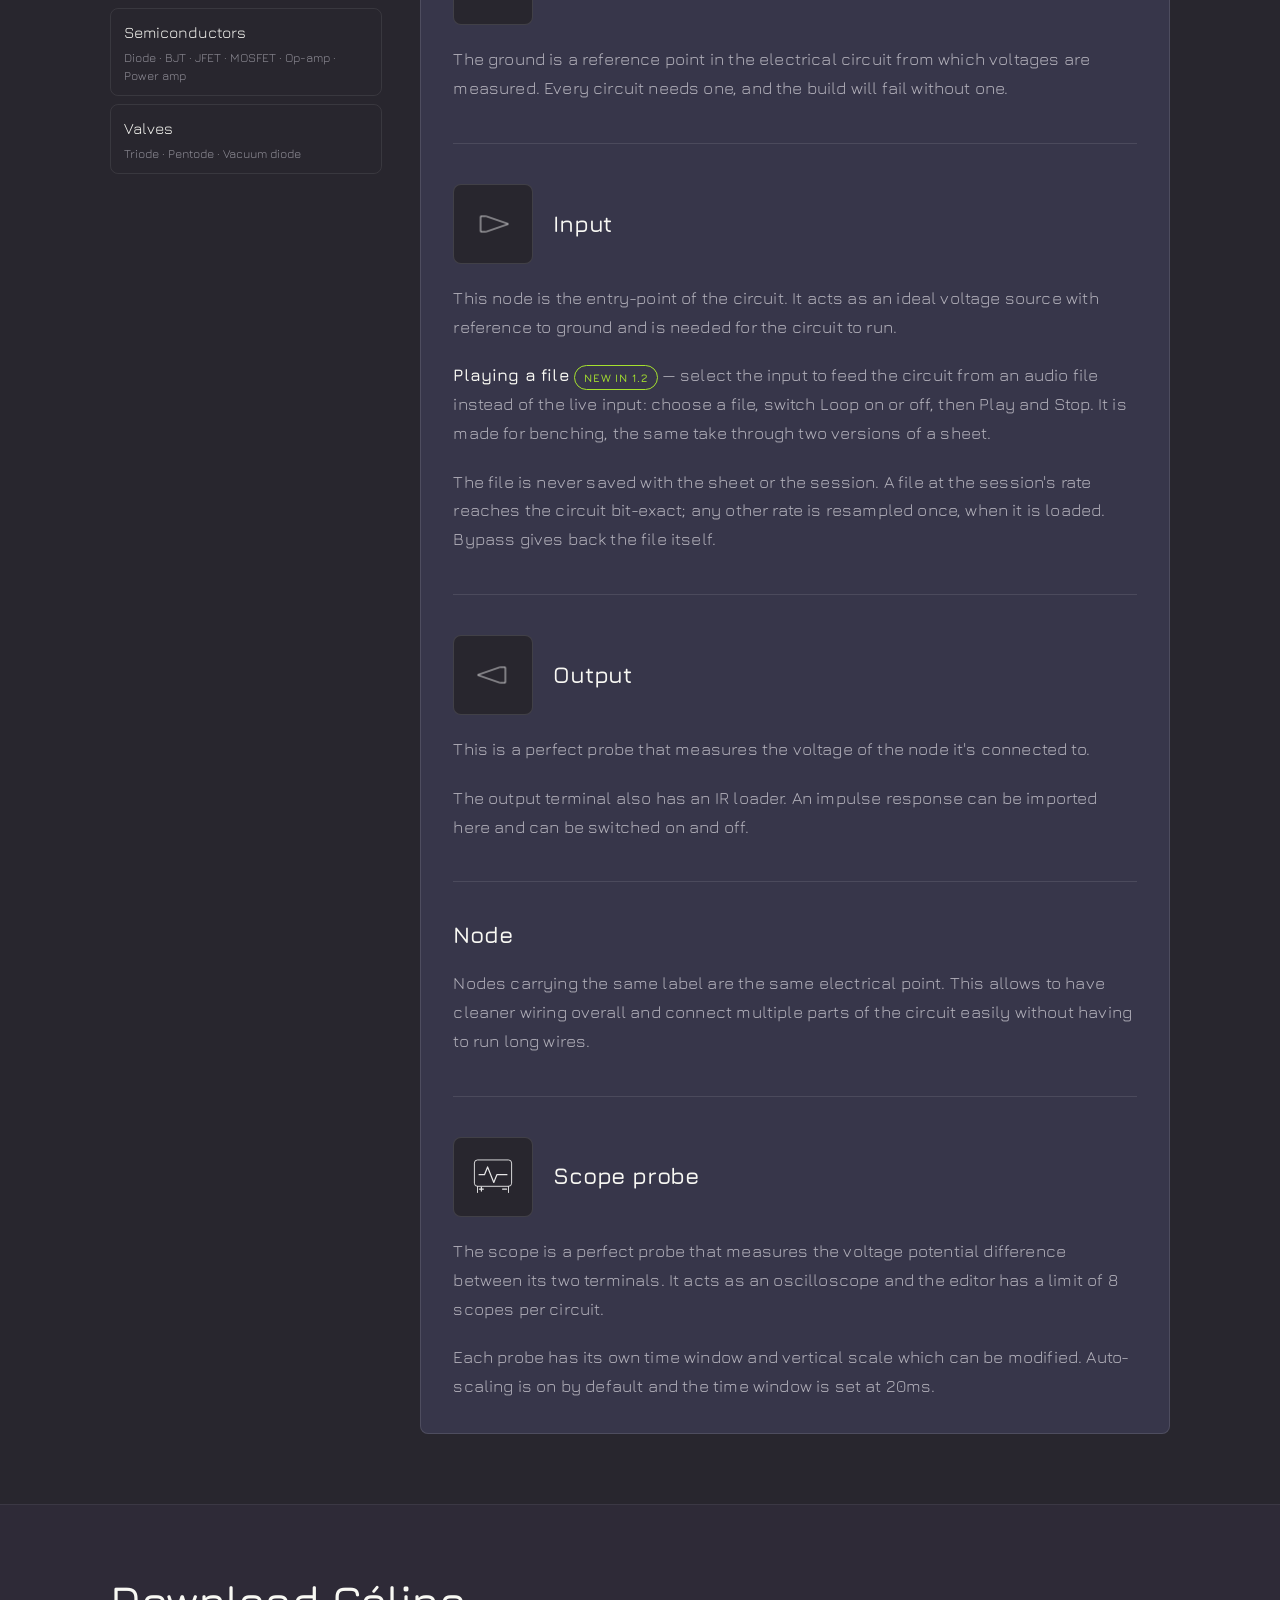
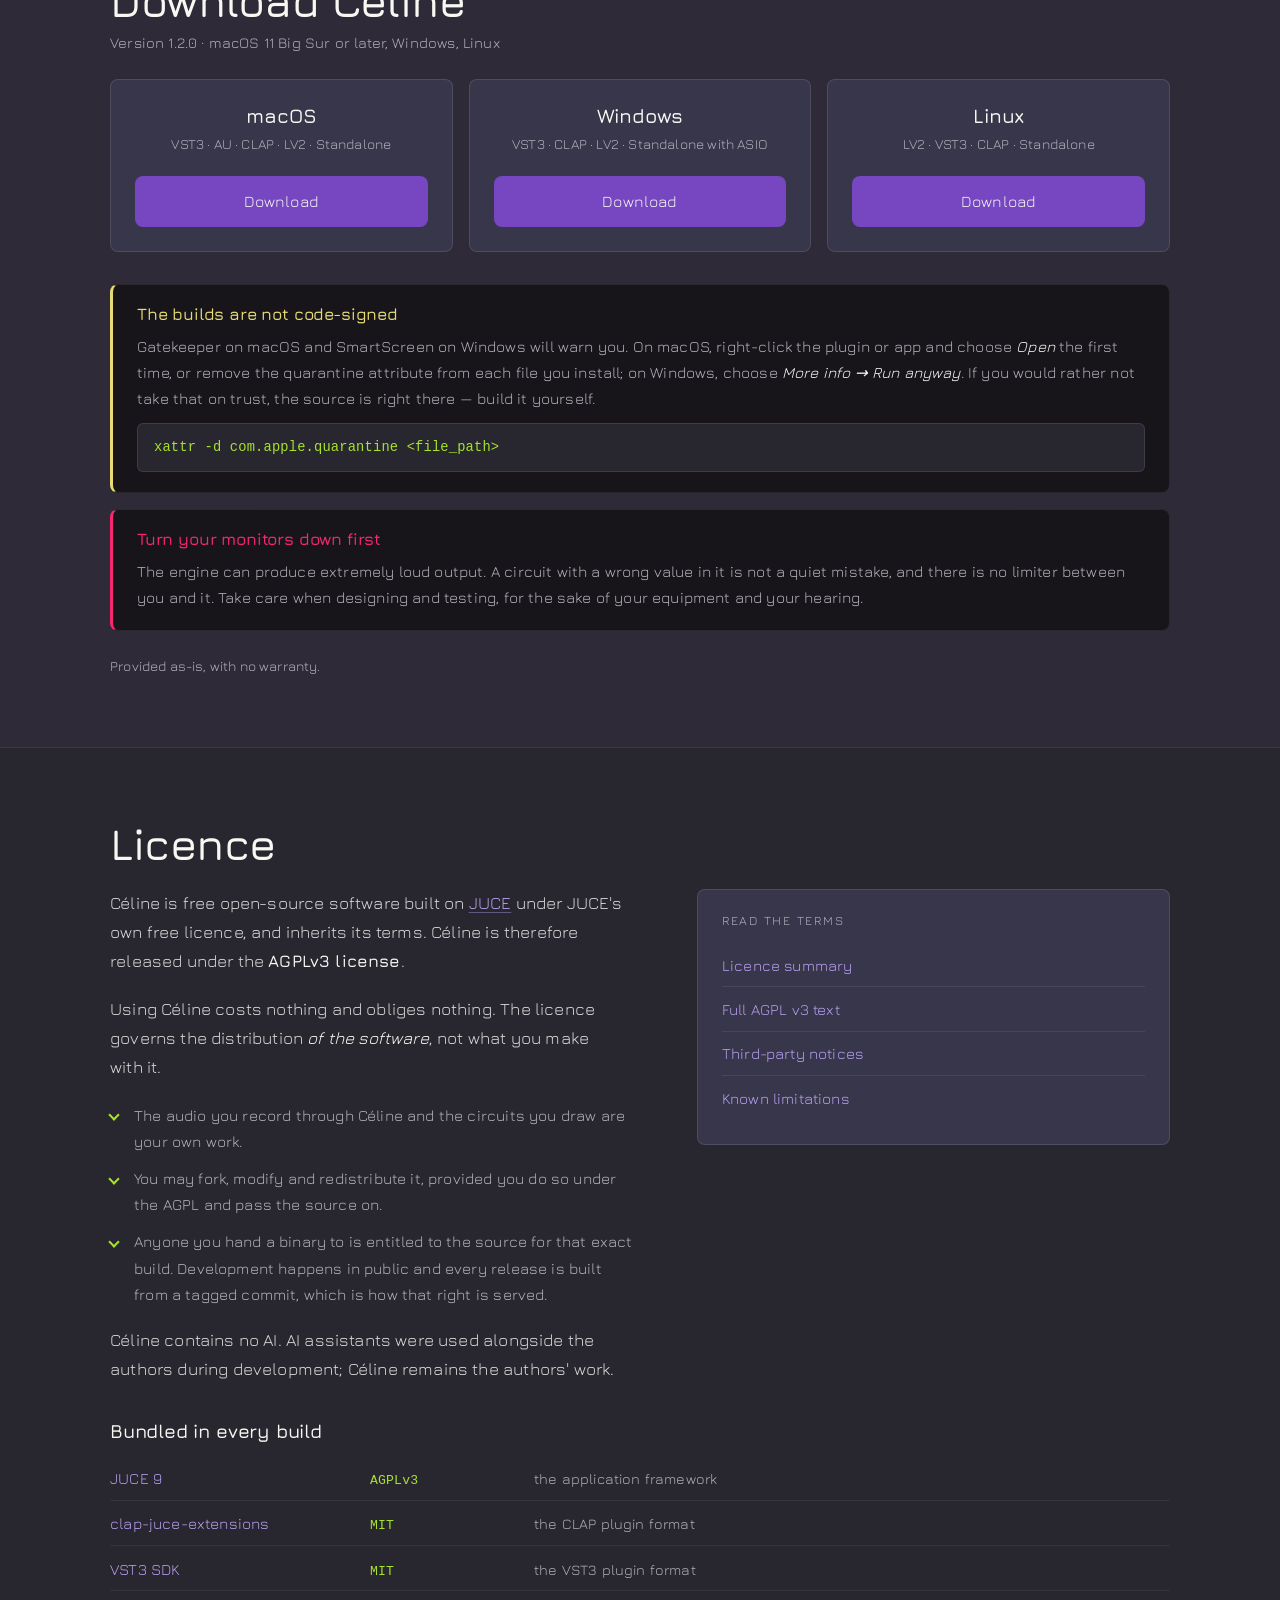
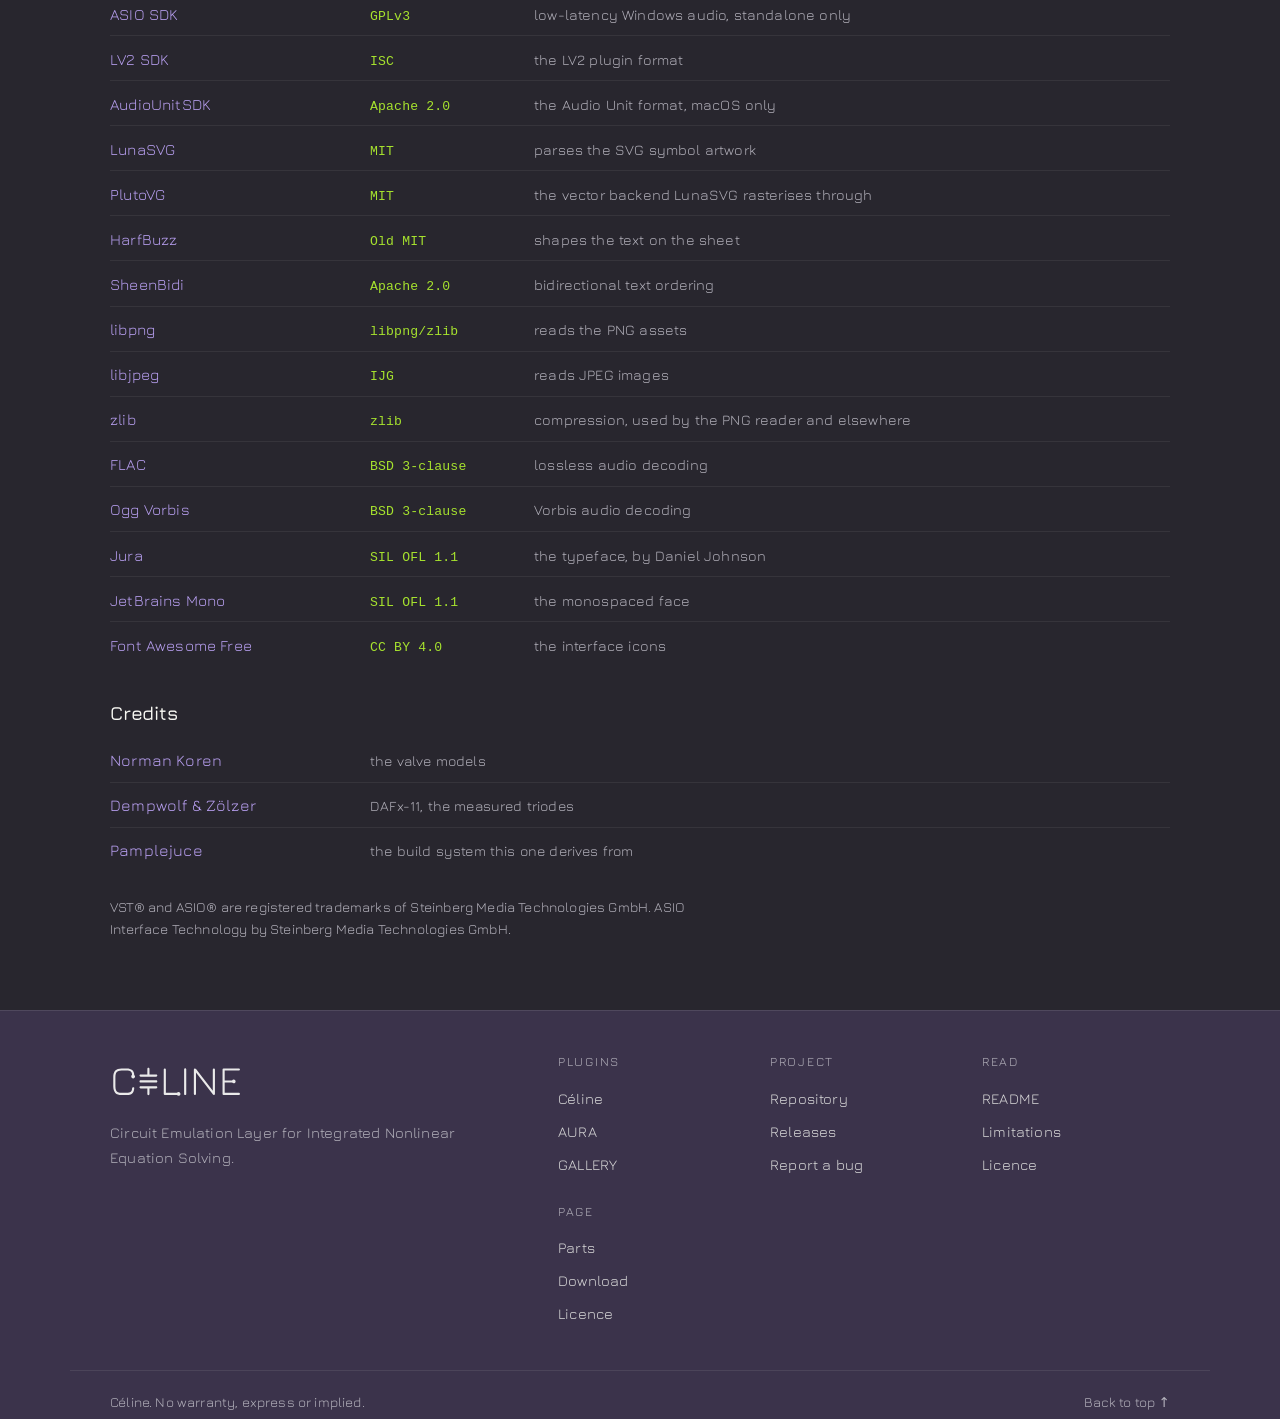
==== commit 81bd3d5b: "Tighten heroes, header and release notes across all pages - Heroes: the plugin wordmarks (new "desig" ====
--- a/index.html
+++ b/index.html
@@ -11,7 +11,7 @@
 <meta property="og:type" content="website">
 <meta property="og:title" content="Céline — design circuits, play through them live">
 <meta property="og:description" content="Draw a circuit, play through it. Live. An open source circuit simulator built for realtime audio.">
-<meta property="og:image" content="assets/interface.png">
+<meta property="og:image" content="https://celine-audio.github.io/CelineWebsite/assets/interface.png">
 <meta name="twitter:card" content="summary_large_image">
 
 <link rel="icon" href="assets/icon.png" type="image/png">
@@ -45,16 +45,15 @@
       <a href="index.html" aria-current="page">Céline</a>
       <a href="aura.html">AURA</a>
       <a href="gallery.html">GALLERY</a>
-      <span class="nav-sep" aria-hidden="true"></span>
-      <a href="#new">What's new</a>
-      <a href="#parts">Parts</a>
-      <a href="#download">Download</a>
     </nav>
 
-    <a class="btn btn-ghost btn-sm gh" href="https://github.com/Celine-audio/Celine">
-      <svg viewBox="0 0 16 16" aria-hidden="true" width="16" height="16"><path fill="currentColor" d="M8 0C3.58 0 0 3.58 0 8c0 3.54 2.29 6.53 5.47 7.59.4.07.55-.17.55-.38 0-.19-.01-.82-.01-1.49-2.01.37-2.53-.49-2.69-.94-.09-.23-.48-.94-.82-1.13-.28-.15-.68-.52-.01-.53.63-.01 1.08.58 1.23.82.72 1.21 1.87.87 2.33.66.07-.52.28-.87.51-1.07-1.78-.2-3.64-.89-3.64-3.95 0-.87.31-1.59.82-2.15-.08-.2-.36-1.02.08-2.12 0 0 .67-.21 2.2.82a7.4 7.4 0 0 1 2-.27c.68 0 1.36.09 2 .27 1.53-1.04 2.2-.82 2.2-.82.44 1.1.16 1.92.08 2.12.51.56.82 1.27.82 2.15 0 3.07-1.87 3.75-3.65 3.95.29.25.54.73.54 1.48 0 1.07-.01 1.93-.01 2.2 0 .21.15.46.55.38A8.01 8.01 0 0 0 16 8c0-4.42-3.58-8-8-8Z"/></svg>
-      <span>GitHub</span>
-    </a>
+    <div class="header-actions">
+      <a class="btn btn-ghost btn-sm gh" href="https://github.com/Celine-audio/Celine">
+        <svg viewBox="0 0 16 16" aria-hidden="true" width="16" height="16"><path fill="currentColor" d="M8 0C3.58 0 0 3.58 0 8c0 3.54 2.29 6.53 5.47 7.59.4.07.55-.17.55-.38 0-.19-.01-.82-.01-1.49-2.01.37-2.53-.49-2.69-.94-.09-.23-.48-.94-.82-1.13-.28-.15-.68-.52-.01-.53.63-.01 1.08.58 1.23.82.72 1.21 1.87.87 2.33.66.07-.52.28-.87.51-1.07-1.78-.2-3.64-.89-3.64-3.95 0-.87.31-1.59.82-2.15-.08-.2-.36-1.02.08-2.12 0 0 .67-.21 2.2.82a7.4 7.4 0 0 1 2-.27c.68 0 1.36.09 2 .27 1.53-1.04 2.2-.82 2.2-.82.44 1.1.16 1.92.08 2.12.51.56.82 1.27.82 2.15 0 3.07-1.87 3.75-3.65 3.95.29.25.54.73.54 1.48 0 1.07-.01 1.93-.01 2.2 0 .21.15.46.55.38A8.01 8.01 0 0 0 16 8c0-4.42-3.58-8-8-8Z"/></svg>
+        <span>GitHub</span>
+      </a>
+      <a class="btn btn-primary btn-sm" href="#download">Download</a>
+    </div>
 
     <button class="menu-btn" id="menuBtn" aria-expanded="false" aria-controls="nav-mobile" aria-label="Menu">
       <span></span><span></span><span></span>
@@ -67,12 +66,7 @@
     <a href="index.html" aria-current="page">Céline</a>
     <a href="aura.html">AURA</a>
     <a href="gallery.html">GALLERY</a>
-    <span class="nav-label">On this page</span>
-    <a href="#what">What it is</a>
-    <a href="#new">What's new</a>
-    <a href="#parts">Parts</a>
-    <a href="#download">Download</a>
-    <a href="#licence">Licence</a>
+    <a class="nav-break" href="#download">Download</a>
     <a href="https://github.com/Celine-audio/Celine">GitHub ↗</a>
   </nav>
 </header>
@@ -88,14 +82,12 @@
   <div class="wrap hero-inner">
     <a class="release" href="#new"><b>v1.2</b> MOSFETs, the LM386, a KT88 and file playback →</a>
 
-    <h1 class="hero-title">
-      Draw a circuit,<br>
-      Play through it. <em>Live.</em>
-    </h1>
+    <h1><img class="product-mark is-designer" src="assets/designer.svg" alt="Céline designer"></h1>
 
     <p class="hero-sub">
-      Céline (Circuit Emulation Layer for Integrated Nonlinear Equation Solving)
-      is an open-source audio plugin for building and emulating circuits in real time.
+      Céline is an open-source audio plugin that simulates the circuit you draw,
+      part by part. Wire up a schematic, press Rebuild, and your signal runs
+      through it in real time.
     </p>
 
     <div class="cta-row">
@@ -228,76 +220,28 @@
   <div class="wrap">
 
     <h2 class="section-title">What's new in 1.2</h2>
-    <p class="lede">
-      New parts, more of the models pedals are actually built from, and a way to bench a
-      circuit against the same take every time.
-    </p>
-
-    <ul class="cards">
-      <li class="card">
-        <h3>MOSFETs <span class="badge">New part</span></h3>
-        <p>
-          Enhancement-mode <a href="#part-mosfet">2N7000</a> (also the BS170) and BS250, fitted to
-          Vishay's datasheets, with the body diode modelled.
-        </p>
-      </li>
-      <li class="card">
-        <h3>LM386 power amp <span class="badge">New part</span></h3>
-        <p>
-          Built from the datasheet's equivalent schematic, with pins 1 and 8 brought out:
-          gain 20 open, 200 with a capacitor across them.
-          <a href="#part-poweramp">Read more</a>
-        </p>
-      </li>
-      <li class="card">
-        <h3>KT88 and more models</h3>
-        <p>
-          A KT88 power valve, germanium NTE102 / NTE103 and low-noise 2SC2240 transistors,
-          BAT41 and BAT46 Schottkys and a 1N4001 rectifier.
-        </p>
-      </li>
-      <li class="card">
-        <h3>Play a file through it</h3>
-        <p>
-          Select the <a href="#part-input">Input</a> to feed the circuit from an audio file
-          instead of the live input, looped or once: the same take through two versions of
-          a sheet.
-        </p>
-      </li>
-      <li class="card">
-        <h3>8× and 16× oversampling</h3>
-        <p>
-          Two new steps above 4×, for circuits that alias hard. 16× is for rendering
-          rather than for playing live.
-        </p>
-      </li>
-      <li class="card">
-        <h3>Click-free bypass</h3>
-        <p>
-          Bypassing now crossfades in and out, so switching the plugin on and off no longer
-          leaves an audible click.
-        </p>
-      </li>
-      <li class="card">
-        <h3>Values under the knobs</h3>
-        <p>
-          Every knob in the control strip shows its value beneath it, so a setting can be
-          read without hovering.
-        </p>
-      </li>
-      <li class="card">
-        <h3>Sharper transistor models</h3>
-        <p>
-          The BJT models were reworked and MOSFET accuracy checked against the datasheets,
-          with a new suite of model tests behind both.
-        </p>
-      </li>
+
+    <ul class="changes">
+      <li><strong>MOSFETs</strong> <span class="badge">New part</span>
+        <a href="#part-mosfet">2N7000</a> / BS170 and BS250, body diode included.</li>
+      <li><strong>LM386 power amp</strong> <span class="badge">New part</span>
+        Gain 20, or 200 with a capacitor across pins 1 and 8. <a href="#part-poweramp">More</a></li>
+      <li><strong>More models</strong>
+        KT88 valve, NTE102 / NTE103, 2SC2240, BAT41 / BAT46 and 1N4001.</li>
+      <li><strong>File playback</strong>
+        Feed the <a href="#part-input">Input</a> from an audio file, looped or once.</li>
+      <li><strong>8× and 16× oversampling</strong>
+        For circuits that alias hard.</li>
+      <li><strong>Click-free bypass</strong>
+        Switching on and off no longer clicks.</li>
+      <li><strong>Values under the knobs</strong>
+        Read a setting without hovering.</li>
+      <li><strong>Sharper transistor models</strong>
+        BJTs reworked, MOSFETs checked against the datasheets.</li>
     </ul>
 
     <p class="note">
-      Since 1.1: a theming engine shared with AURA and GALLERY — every colour editable from
-      <strong>Settings → Theme…</strong> and saved as a <code>.celthm</code> file — and an
-      overhauled interface. macOS 11 Big Sur is now the minimum.
+      Since 1.1: editable themes shared with AURA and GALLERY, saved as <code>.celthm</code>.
     </p>
 
   </div>
@@ -989,7 +933,8 @@
           <li>Anyone you hand a binary to is entitled to the source for that exact build. Development happens in public and every release is built from a tagged commit, which is how that right is served.</li>
         </ul>
         <p>
-          The same summary is in the plugin itself, under <strong>Settings → About</strong>.
+          Céline contains no AI. AI assistants were used alongside the authors during development;
+          Céline remains the authors' work.
         </p>
       </div>
 
--- a/styles.css
+++ b/styles.css
@@ -70,6 +70,14 @@
   --yellow:          #e6db74;
   --pink:            #f92672;
 
+  /* Site-only, the accent in two roles Theme.h never asks of it. --violet as
+     link text is 3.6:1 on the page and under 3:1 on a card; --link is the
+     same hue lifted to 5.2:1 or better on every surface. --teal under white
+     button text is 4.0:1; --accent-fill is the same hue taken down to 5.7:1,
+     and still 4.6:1 at its hover tint. */
+  --link:            #b9a0f2;
+  --accent-fill:     #7647c0;
+
   /* AURA's three curves, from its PluginThemeRoles.h (correction is --violet) */
   --current:         #4fc9e8;
   --reference:       #f2545b;
@@ -133,8 +141,8 @@
 p:last-child { margin-bottom: 0; }
 
 a {
-  color: var(--violet);
-  text-decoration-color: color-mix(in srgb, var(--violet) 40%, transparent);
+  color: var(--link);
+  text-decoration-color: color-mix(in srgb, var(--link) 40%, transparent);
   text-underline-offset: 0.2em;
 }
 a:hover { color: var(--text); text-decoration-color: currentColor; }
@@ -156,7 +164,7 @@
 
 .skip {
   position: absolute; left: -9999px; top: 0; z-index: 200;
-  background: var(--teal); color: var(--text);
+  background: var(--accent-fill); color: var(--text);
   padding: 0.75rem 1.25rem;
   border-radius: 0 0 var(--radius) 0;
 }
@@ -217,14 +225,13 @@
 }
 .nav a:hover { color: var(--text); border-bottom-color: var(--teal); }
 
-/* The three products come first, the current one underlined; the page's own
-   anchors follow after a hairline. */
+/* Only the three products, the current one underlined, so the header reads
+   the same on every page, and the mobile menu matches it. A page's own
+   sections are one scroll away; Download, the one every page shares, is a
+   button. */
 .nav a[aria-current="page"] { color: var(--text); border-bottom-color: var(--teal); }
-.nav-sep {
-  width: var(--border); align-self: stretch; margin-block: 0.45rem;
-  background: color-mix(in srgb, var(--line) 22%, transparent);
-}
-
+
+.header-actions { display: flex; gap: 0.6rem; flex: 0 0 auto; }
 .gh { flex: 0 0 auto; }
 .gh svg { flex: 0 0 auto; }
 
@@ -260,6 +267,8 @@
 }
 .nav-mobile.open { display: flex; }
 .nav-mobile a[aria-current="page"] { color: var(--text); }
+/* Download and GitHub are not plugins: a gap sets them off from the list. */
+.nav-mobile .nav-break { margin-top: 0.9rem; }
 .nav-mobile .nav-label {
   margin-top: 0.9rem;
   color: var(--text-soft);
@@ -282,11 +291,11 @@
 .btn:active { transform: translateY(1px); }
 
 .btn-primary {
-  background: var(--teal);
+  background: var(--accent-fill);
   color: var(--text);
 }
 .btn-primary:hover {
-  background: color-mix(in srgb, var(--teal) 82%, white);
+  background: color-mix(in srgb, var(--accent-fill) 90%, white);
   color: var(--text);
 }
 
@@ -323,16 +332,6 @@
 }
 
 .hero-inner { position: relative; text-align: center; }
-
-.hero-title {
-  font-size: clamp(2.5rem, 7vw, 4.5rem);
-  line-height: 1.05;
-  margin-bottom: 1.25rem;
-}
-.hero-title em {
-  color: var(--violet);
-  font-style: normal;
-}
 
 .hero-sub {
   max-width: 62ch;
@@ -861,7 +860,7 @@
   font-size: 0.92rem;
   text-decoration: none;
 }
-.footer-links a:hover { color: var(--violet); }
+.footer-links a:hover { color: var(--link); }
 
 .footer-base {
   display: flex; flex-wrap: wrap; gap: 0.5rem 1.5rem;
@@ -911,17 +910,24 @@
 .release:hover { color: var(--text); border-color: var(--teal); }
 .release b {
   padding: 0.1rem 0.6rem;
-  background: var(--teal);
+  background: var(--accent-fill);
   border-radius: 999px;
   color: var(--text);
   font-weight: 600; font-size: 0.78rem;
 }
 
-/* The plugin's own wordmark, white on transparent, drawn above its title. */
+/* The plugin's own wordmark, white on transparent: the page's heading.
+   The marks are words of different lengths, so they share a lowercase
+   letter height rather than a width. --mark-ratio is each file's viewBox
+   width over the height of its lowercase letters, measured from the paths. */
 .product-mark {
-  width: clamp(170px, 26vw, 250px);
+  --x-height: clamp(20px, 3vw, 30px);
+  width: calc(var(--x-height) * var(--mark-ratio));
   margin: 0 auto 1.6rem;
 }
+.product-mark.is-designer { --mark-ratio: 12.41; }   /* 66 / 5.32 */
+.product-mark.is-aura     { --mark-ratio: 6.38; }    /* 36 / 5.64 */
+.product-mark.is-gallery  { --mark-ratio: 9.34; }    /* 51 / 5.46 */
 
 /* A screenshot inside the window chrome the hero sheet wears. */
 .sheet > img { width: 100%; }
@@ -939,26 +945,23 @@
 }
 .part-head .badge { margin-left: -0.5rem; }
 
-/* Feature cards: release notes and a product's main ideas. */
-.cards {
+/* Release notes: one line per change, two columns where they fit. */
+.changes {
   display: grid;
-  grid-template-columns: repeat(auto-fill, minmax(min(100%, 250px), 1fr));
-  gap: 1rem;
-}
-.card {
-  padding: 1.35rem 1.4rem;
-  background: var(--surface);
-  border: var(--border) solid color-mix(in srgb, var(--line) 14%, transparent);
-  border-radius: var(--radius);
-}
-.card h3 {
-  display: flex; flex-wrap: wrap; align-items: center; gap: 0.5rem;
-  margin-bottom: 0.55rem;
-  font-size: 1.08rem;
-}
-.card p { color: var(--text-soft); font-size: 0.95rem; }
-.card code { font-size: 0.8rem; }
-.cards + .note { margin-top: 1.25rem; }
+  grid-template-columns: repeat(auto-fill, minmax(min(100%, 380px), 1fr));
+  column-gap: 2.5rem;
+}
+.changes li {
+  padding-block: 0.75rem;
+  border-top: var(--border) solid color-mix(in srgb, var(--line) 12%, transparent);
+  color: var(--text-soft);
+  font-size: 0.95rem;
+  line-height: 1.55;
+}
+.changes strong { margin-right: 0.35rem; }
+.changes .badge { margin-right: 0.35rem; font-size: 0.62rem; }
+.changes code { font-size: 0.8rem; }
+.changes + .note { margin-top: 1.25rem; }
 
 /* A control reference: the .models list, given a card of its own. */
 .spec {
@@ -1038,7 +1041,7 @@
 /* ══ 16. Responsive ══════════════════════════════════════════════════════ */
 
 @media (max-width: 940px) {
-  .nav, .gh { display: none; }
+  .nav, .header-actions { display: none; }
   .menu-btn { display: flex; }
 
   .two-col { grid-template-columns: 1fr; }
